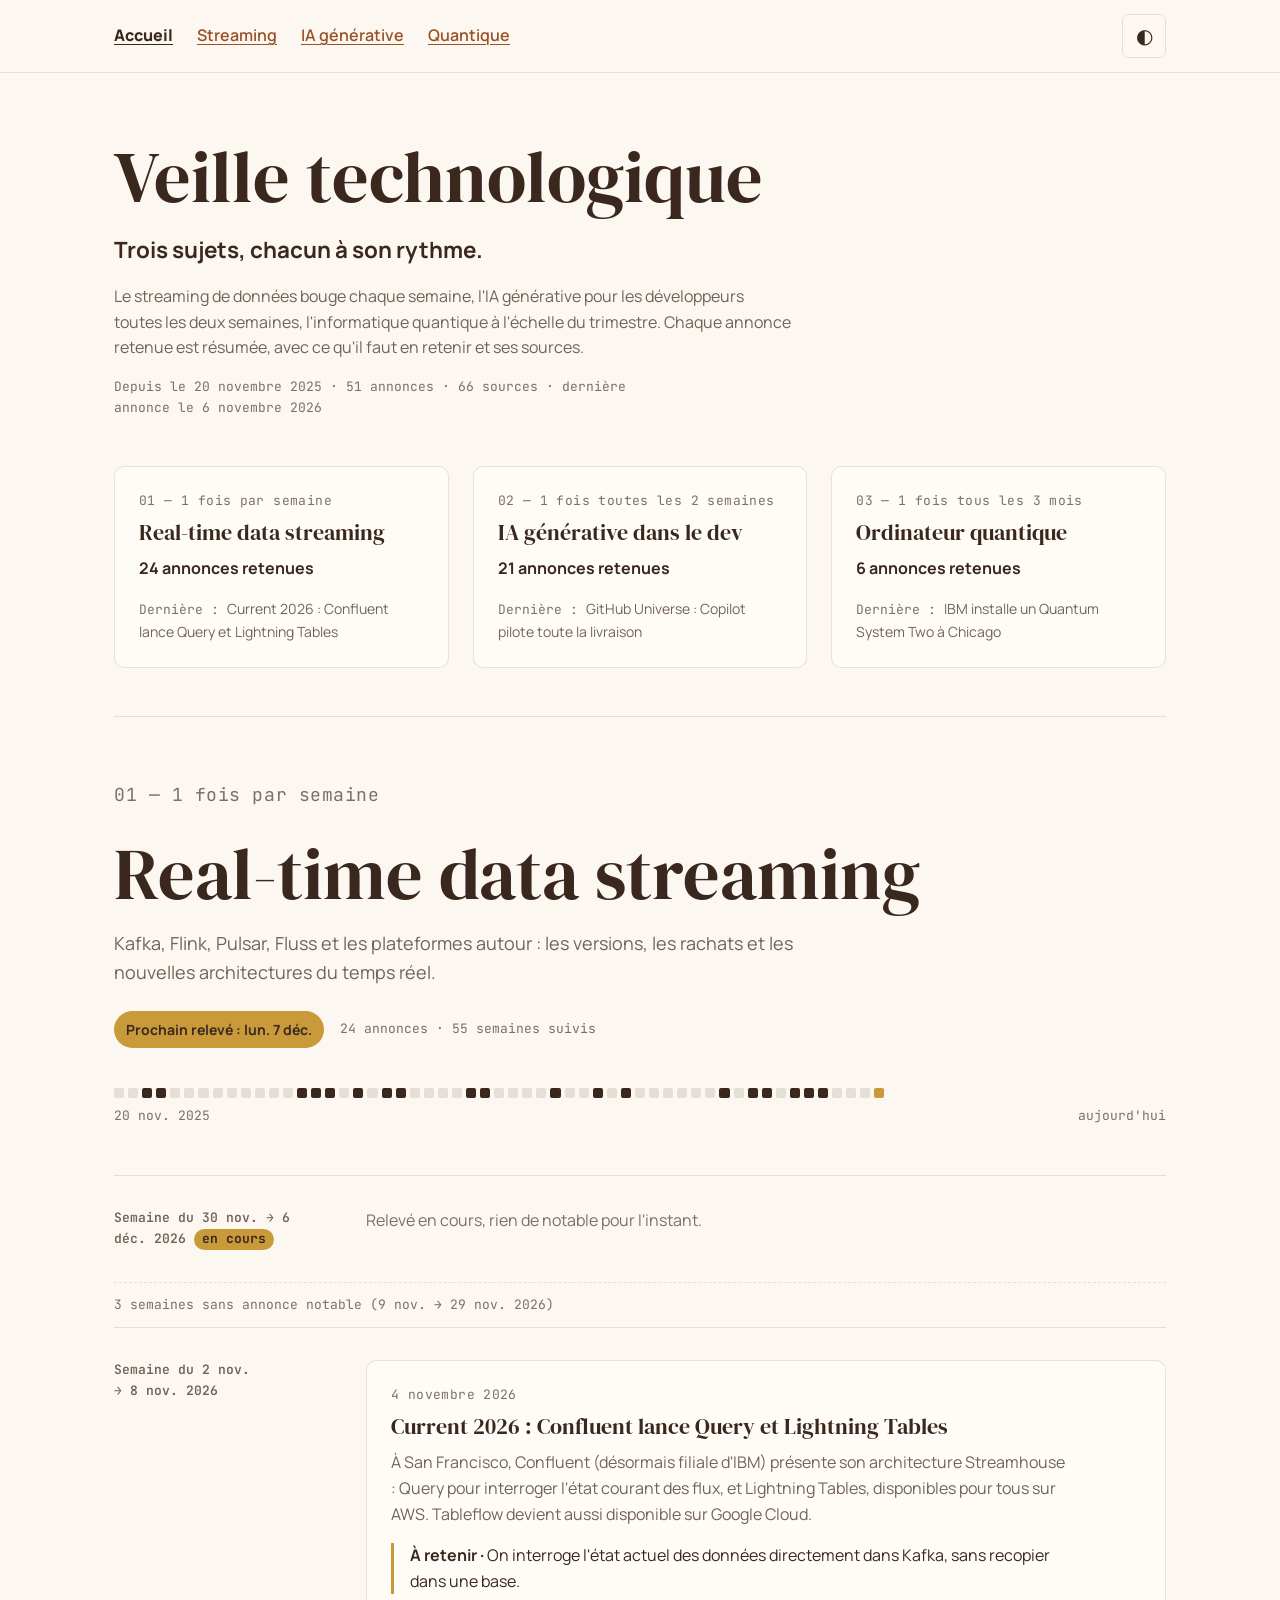
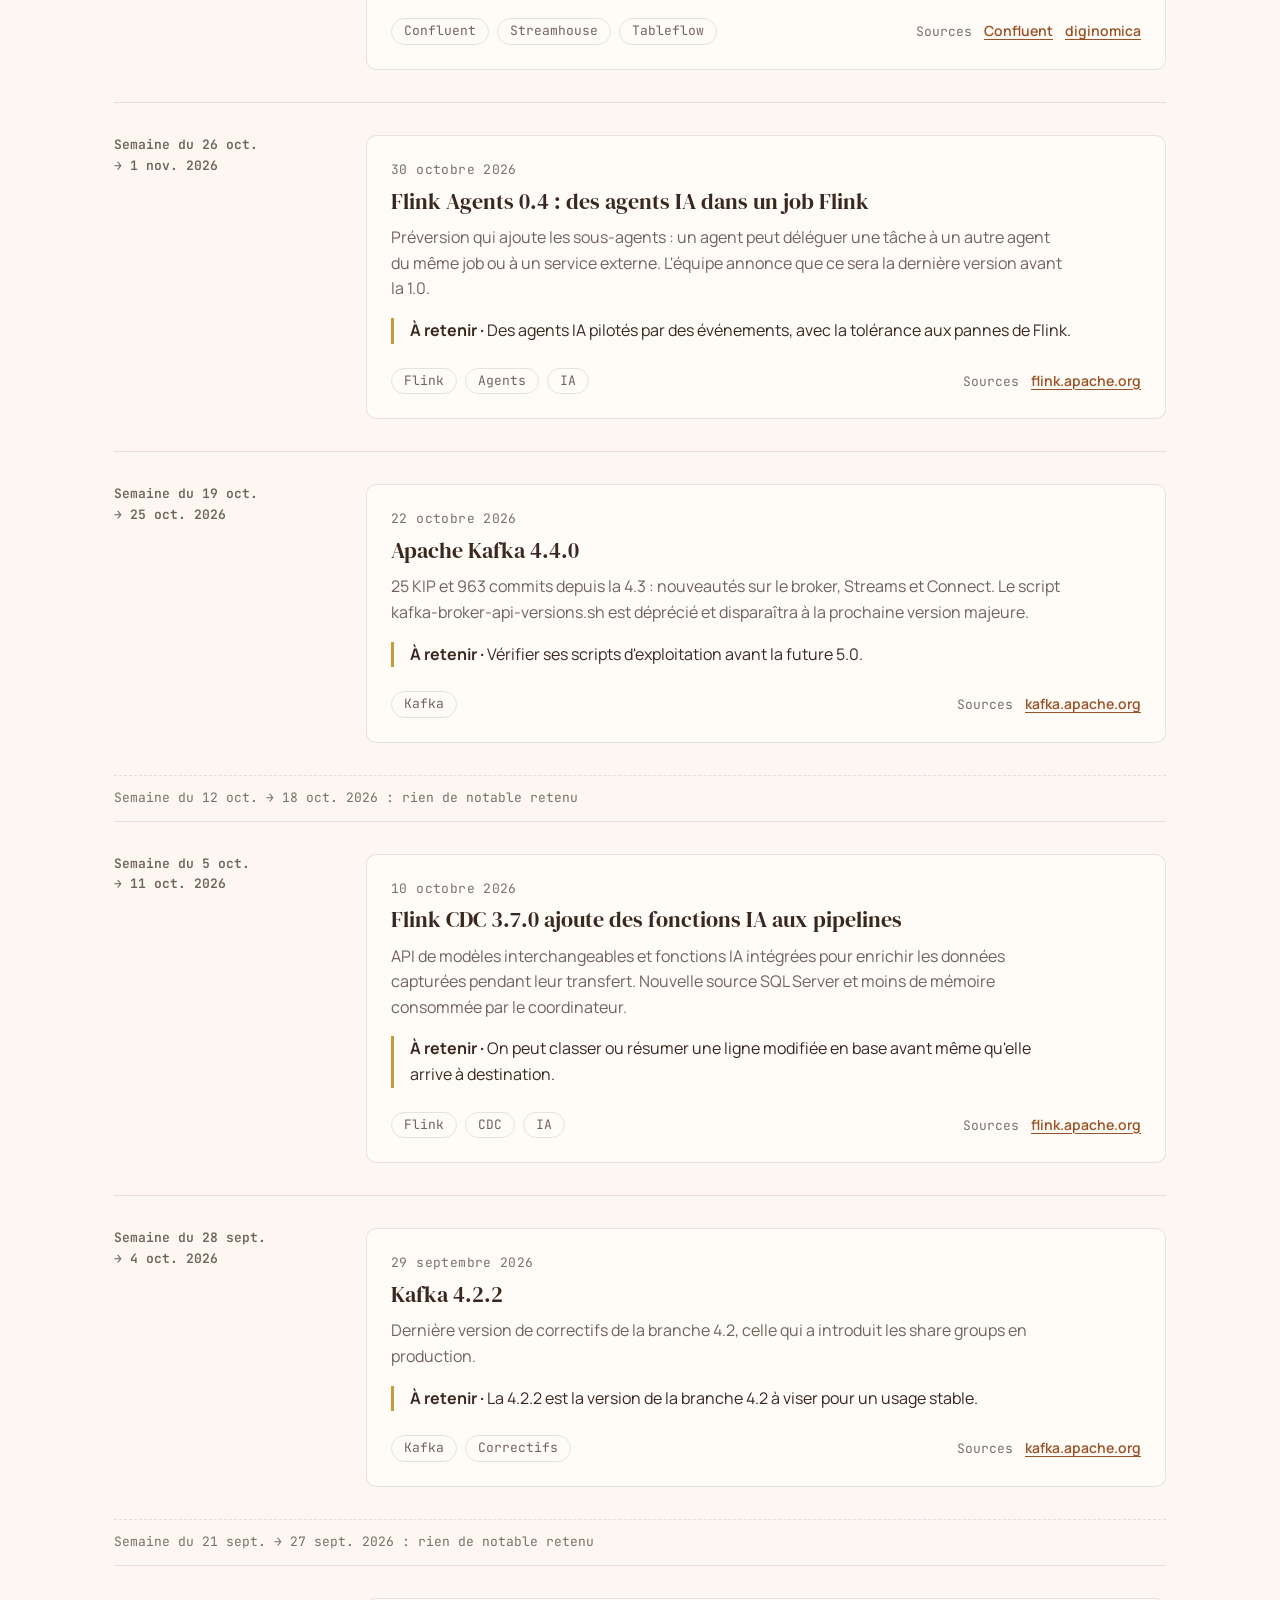
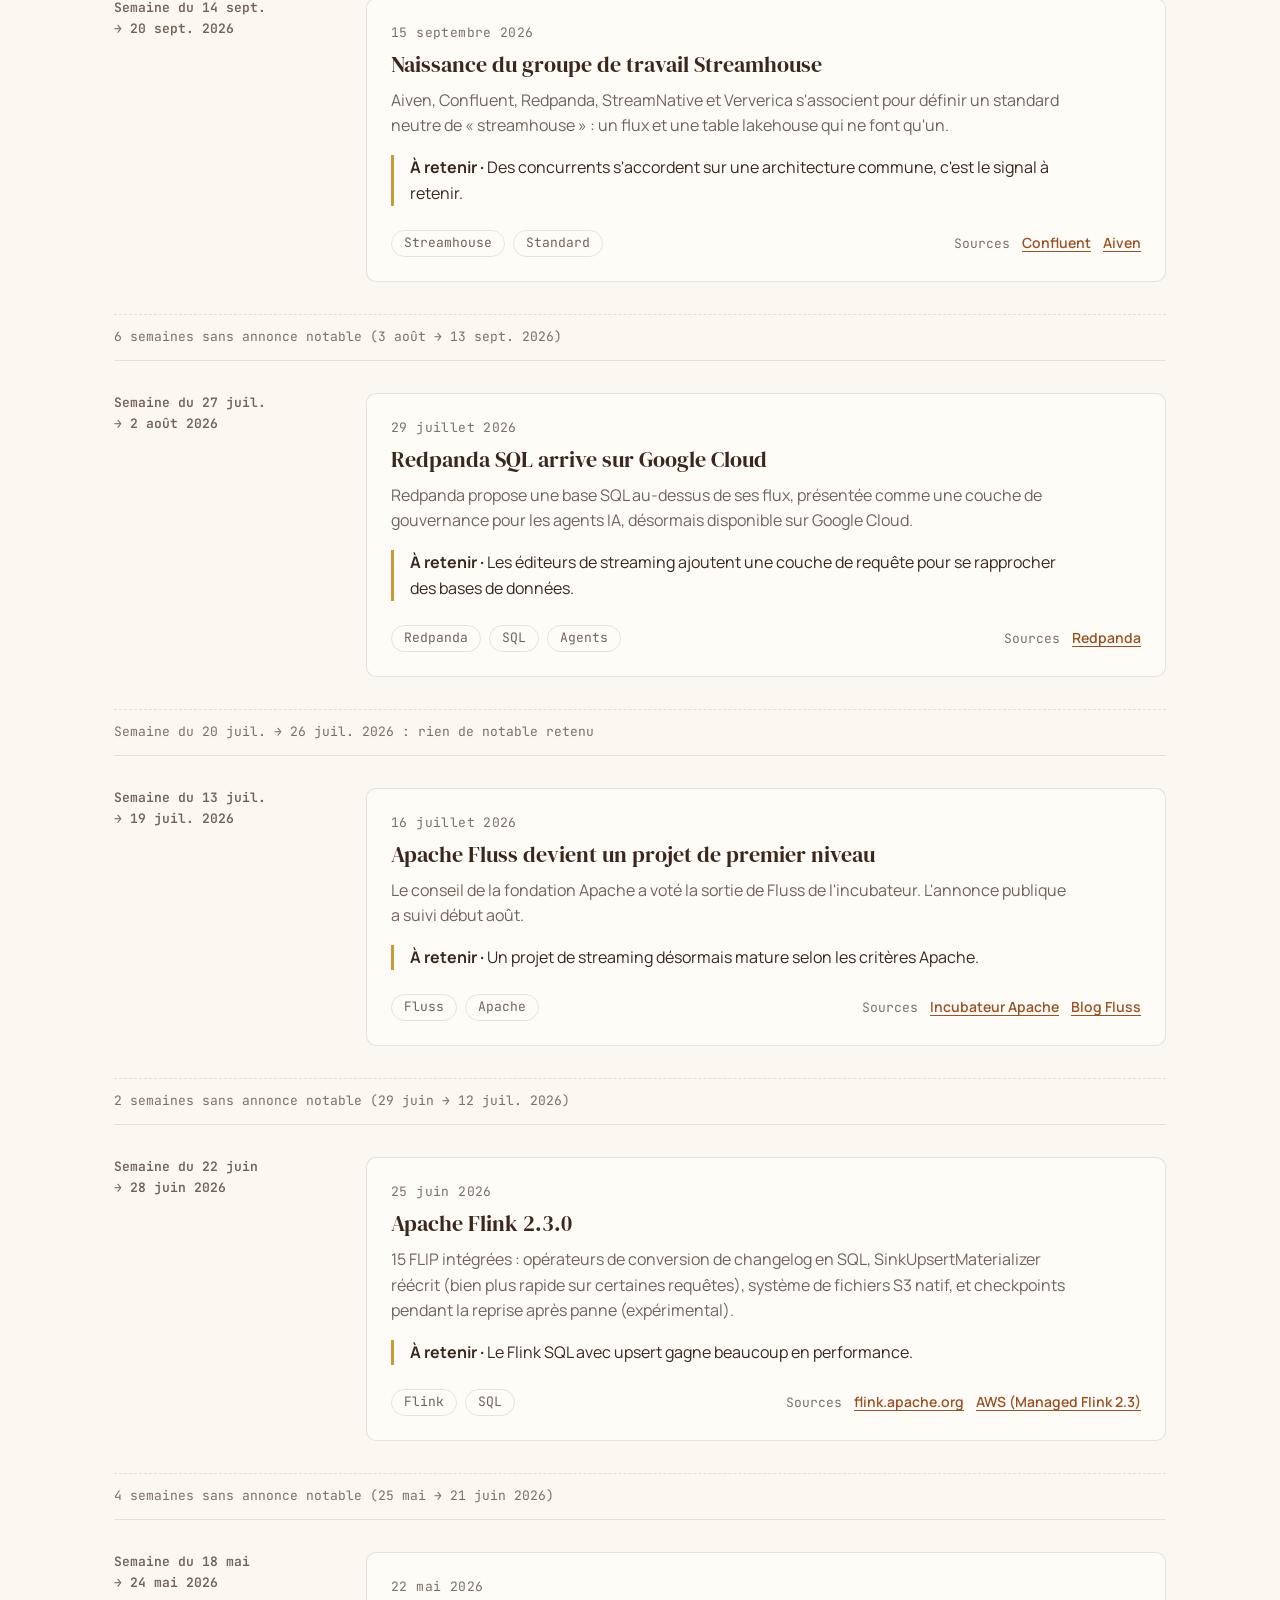
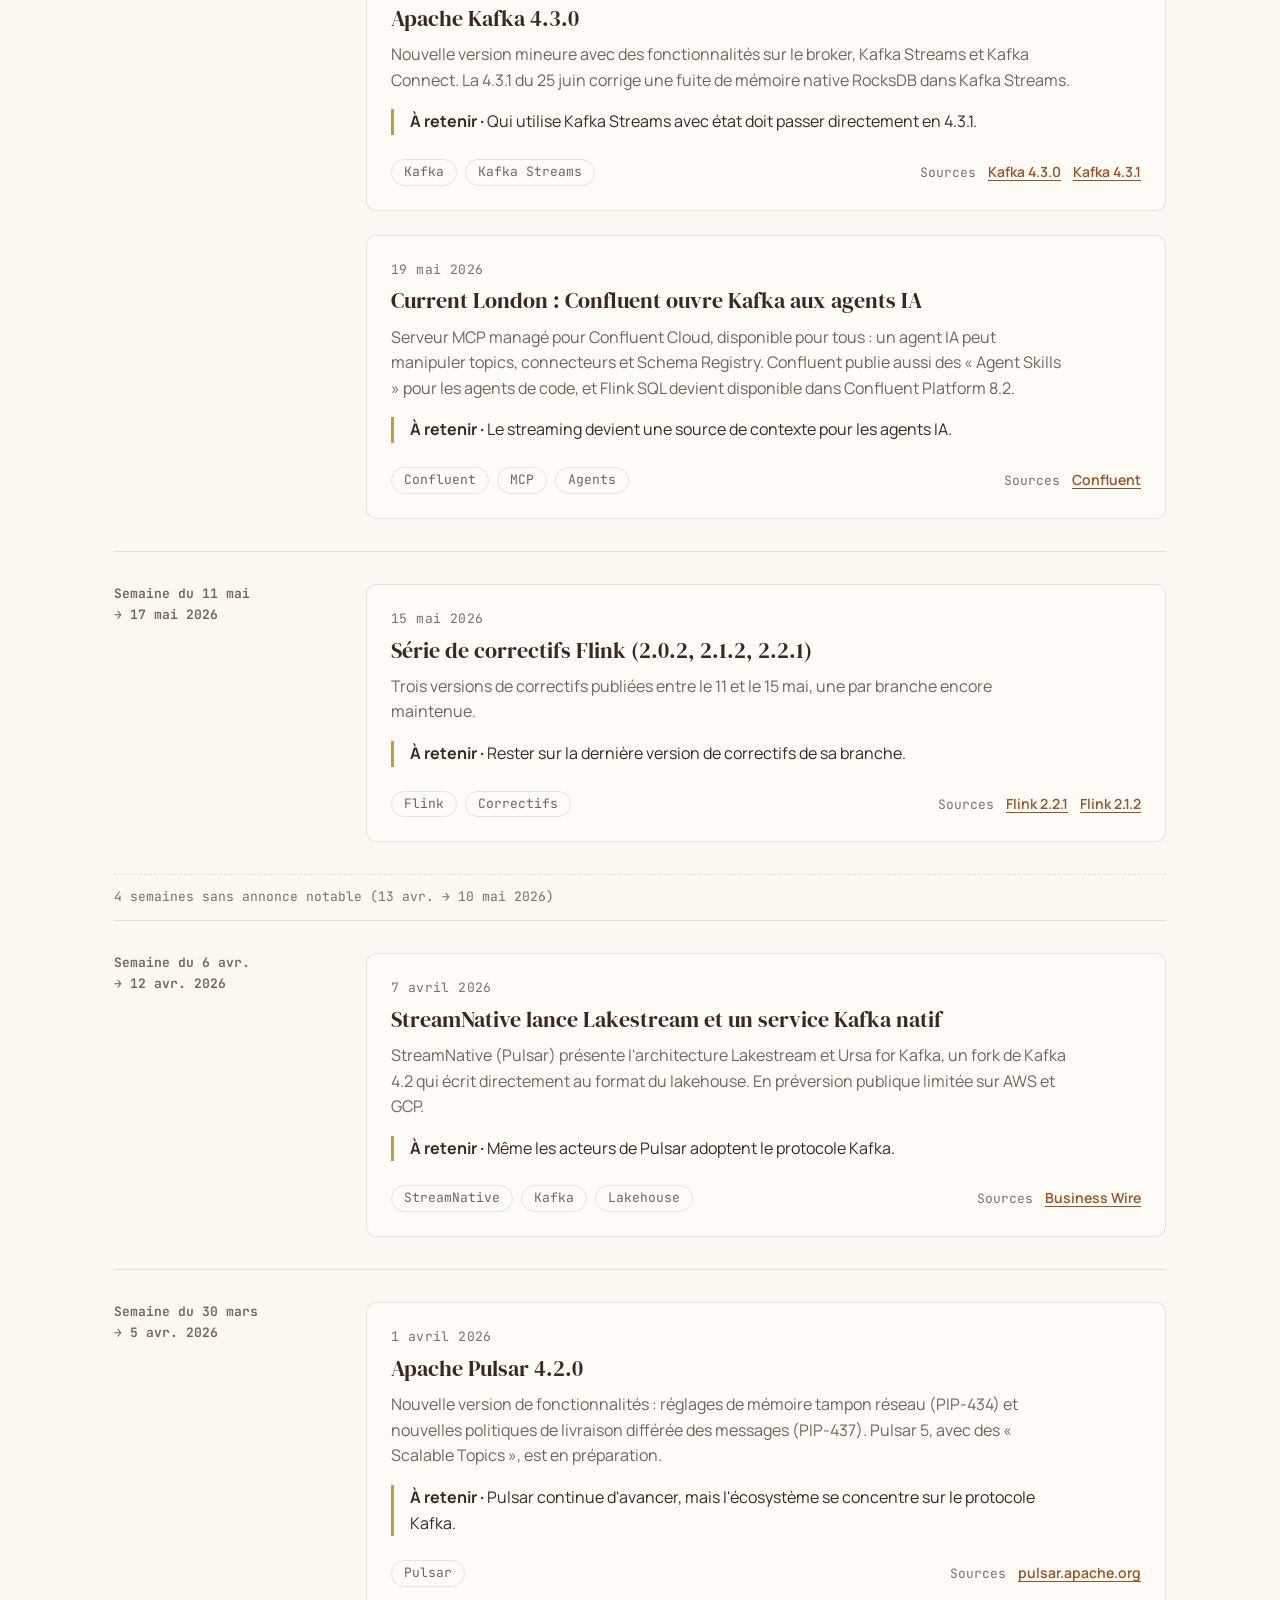
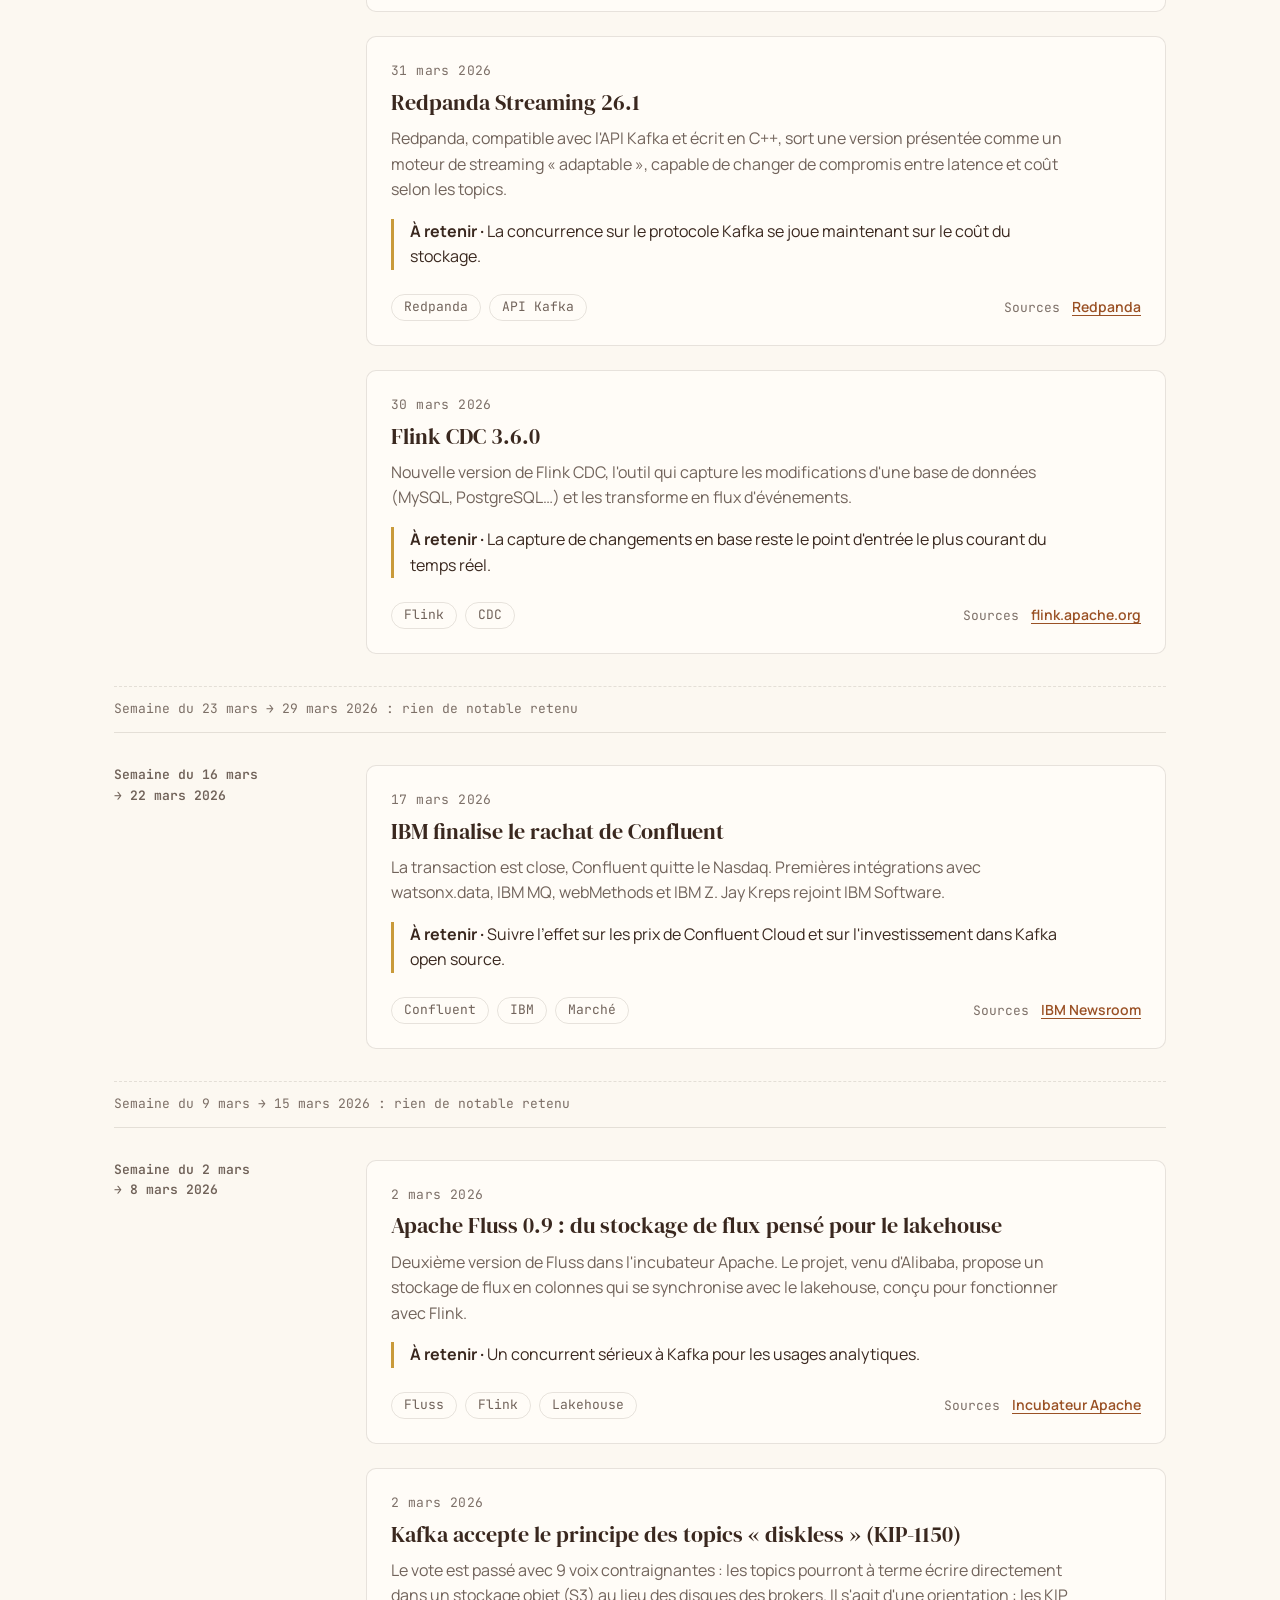
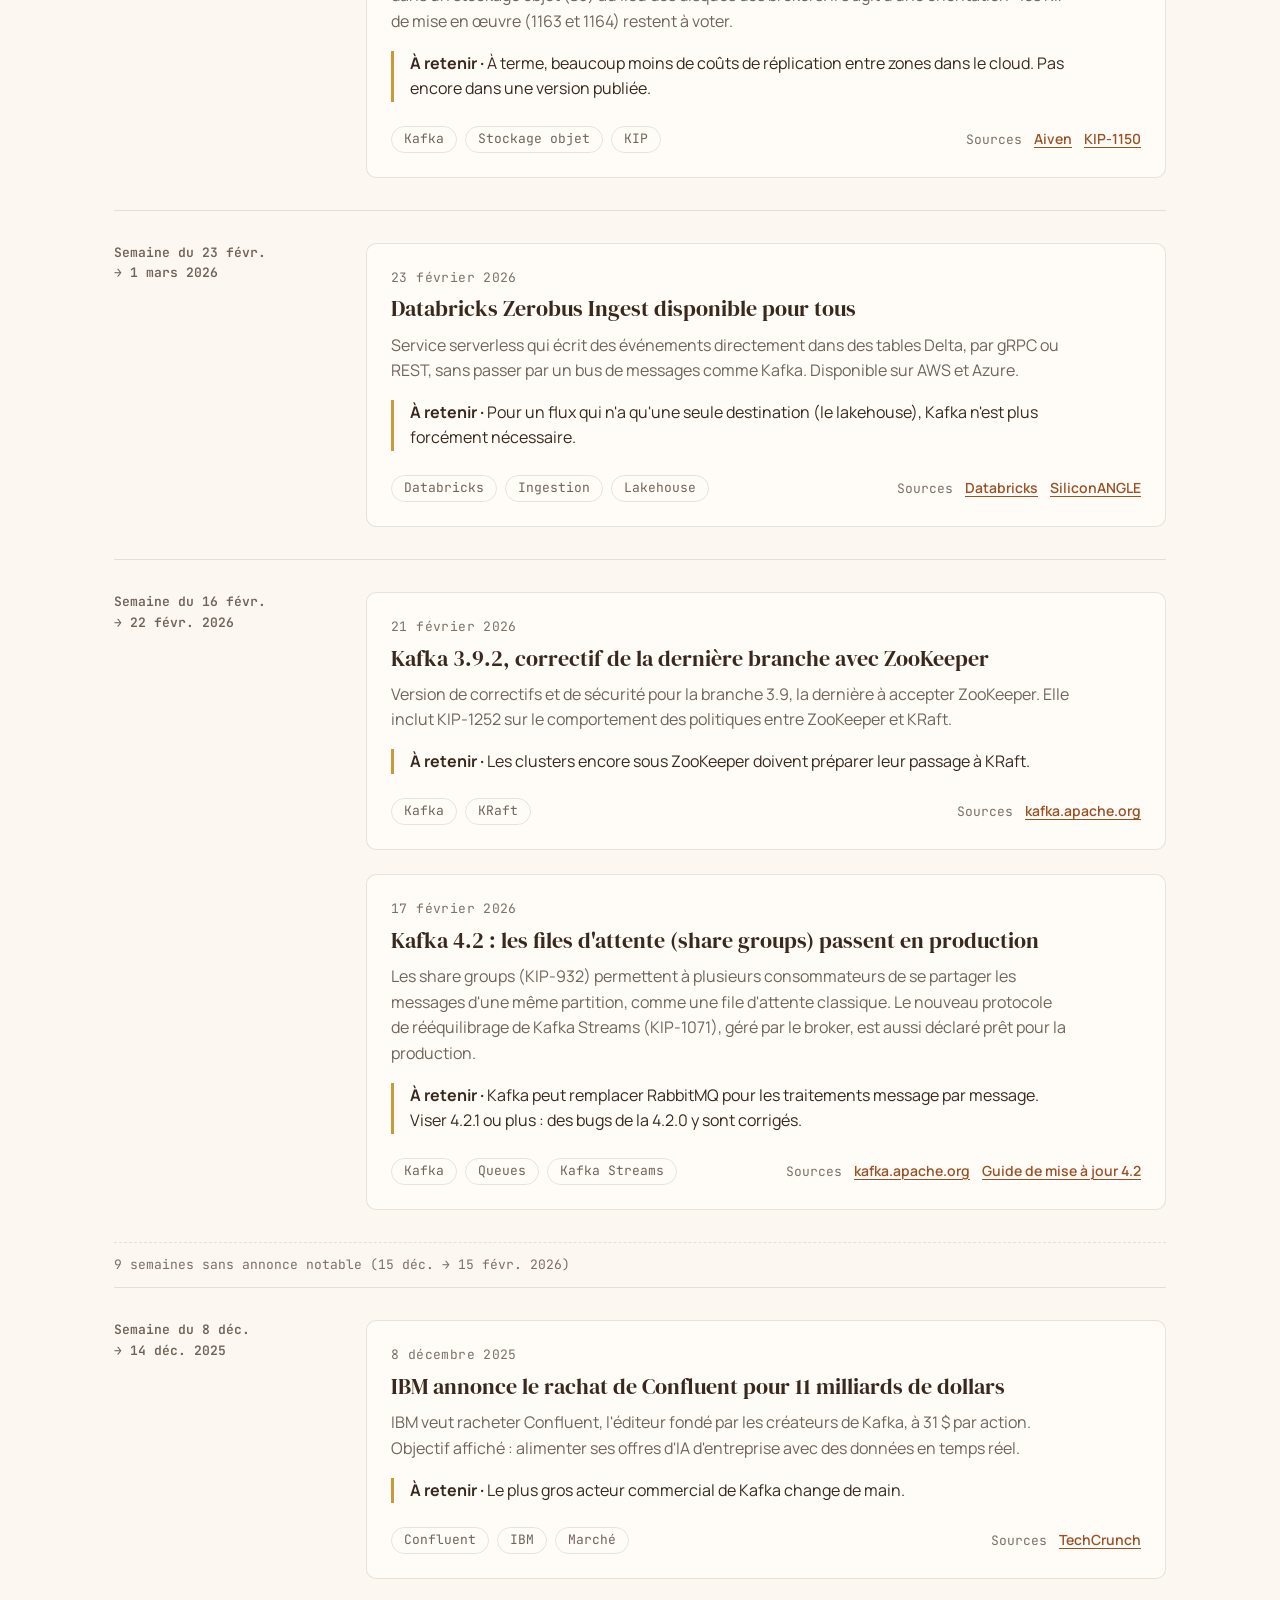
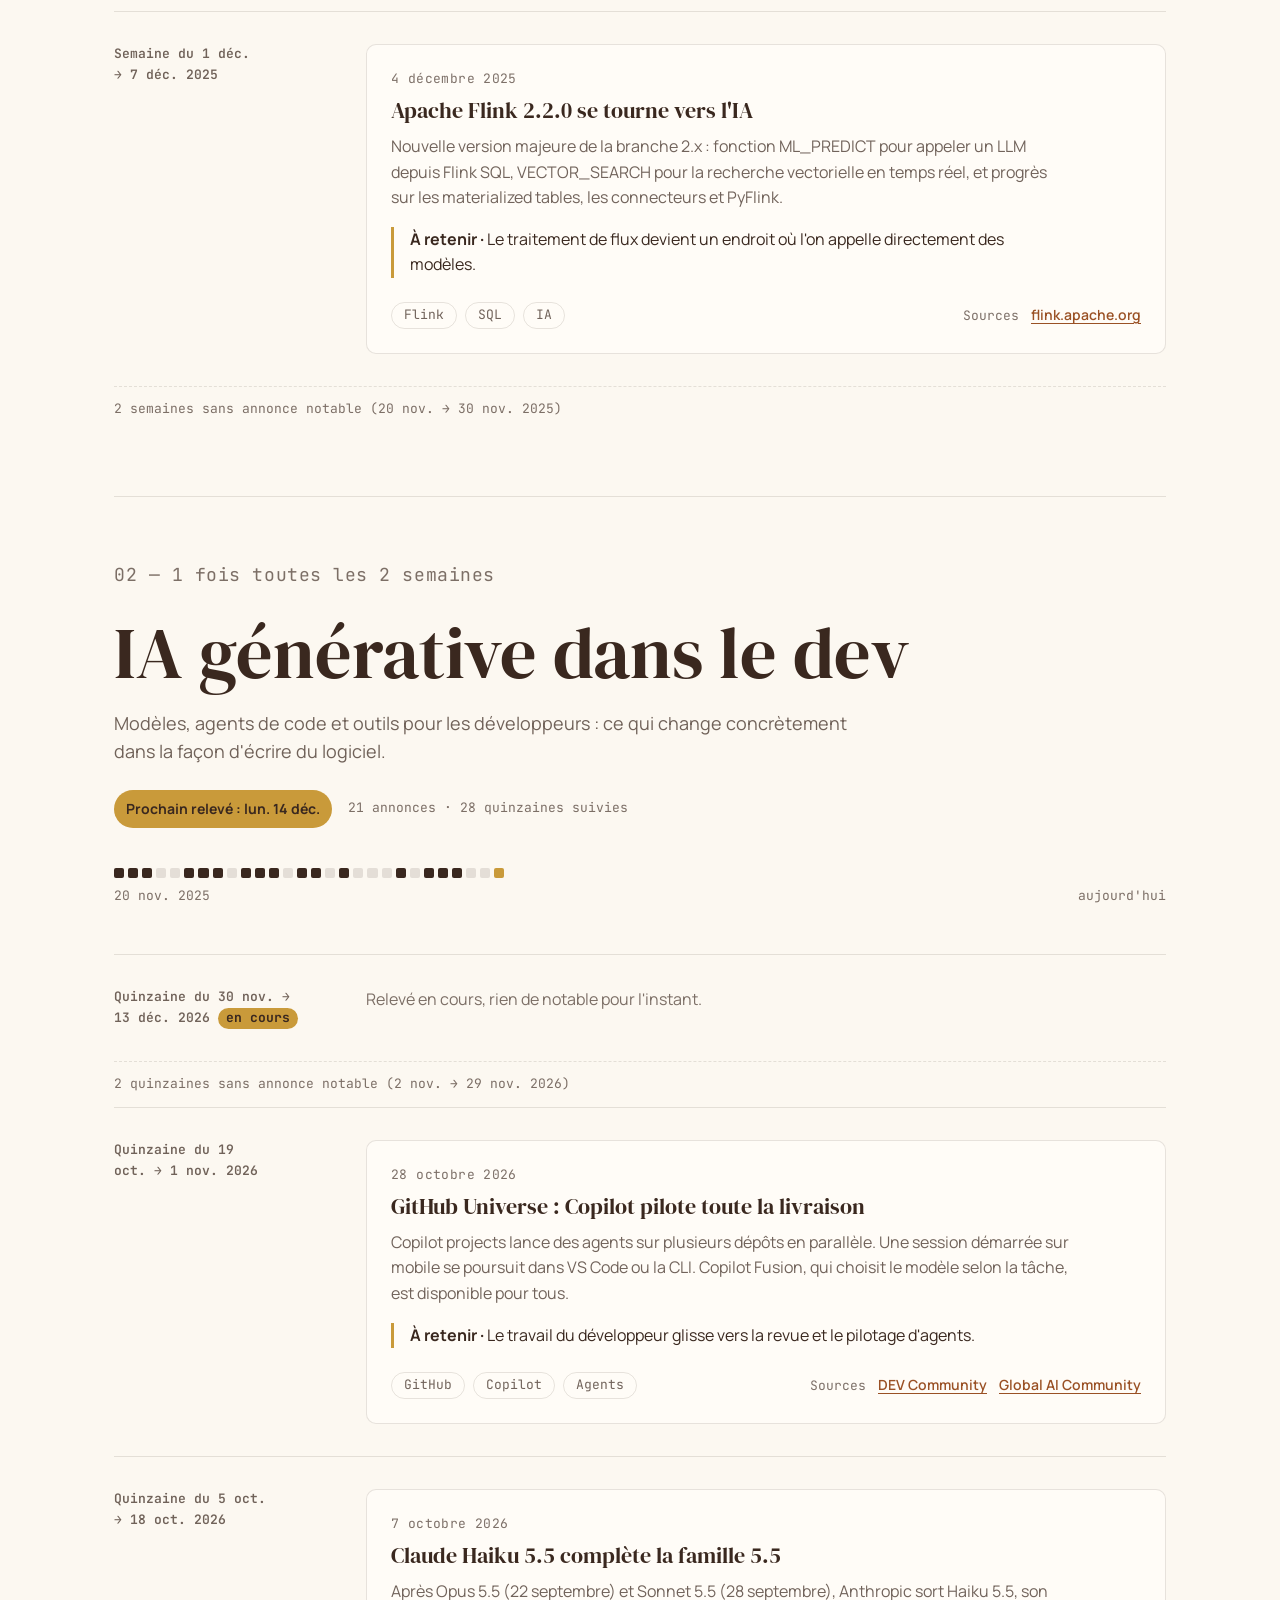
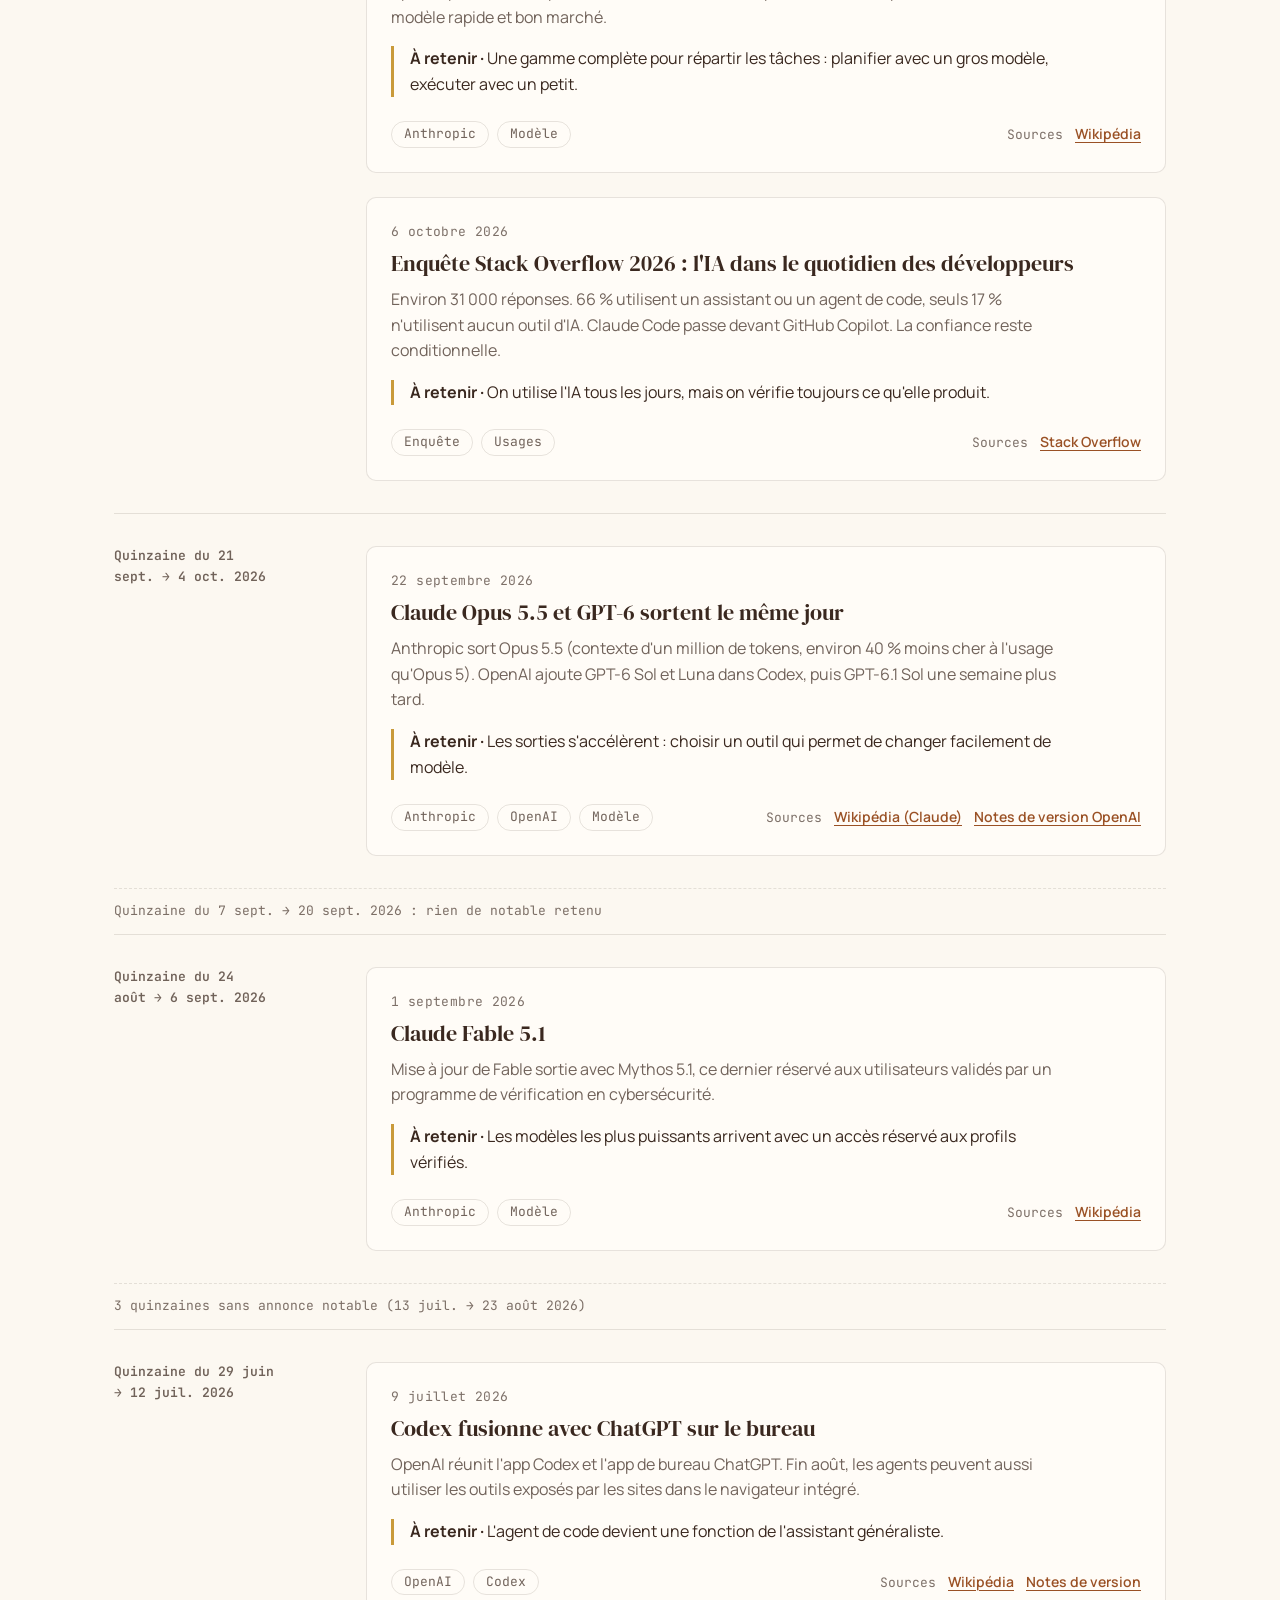
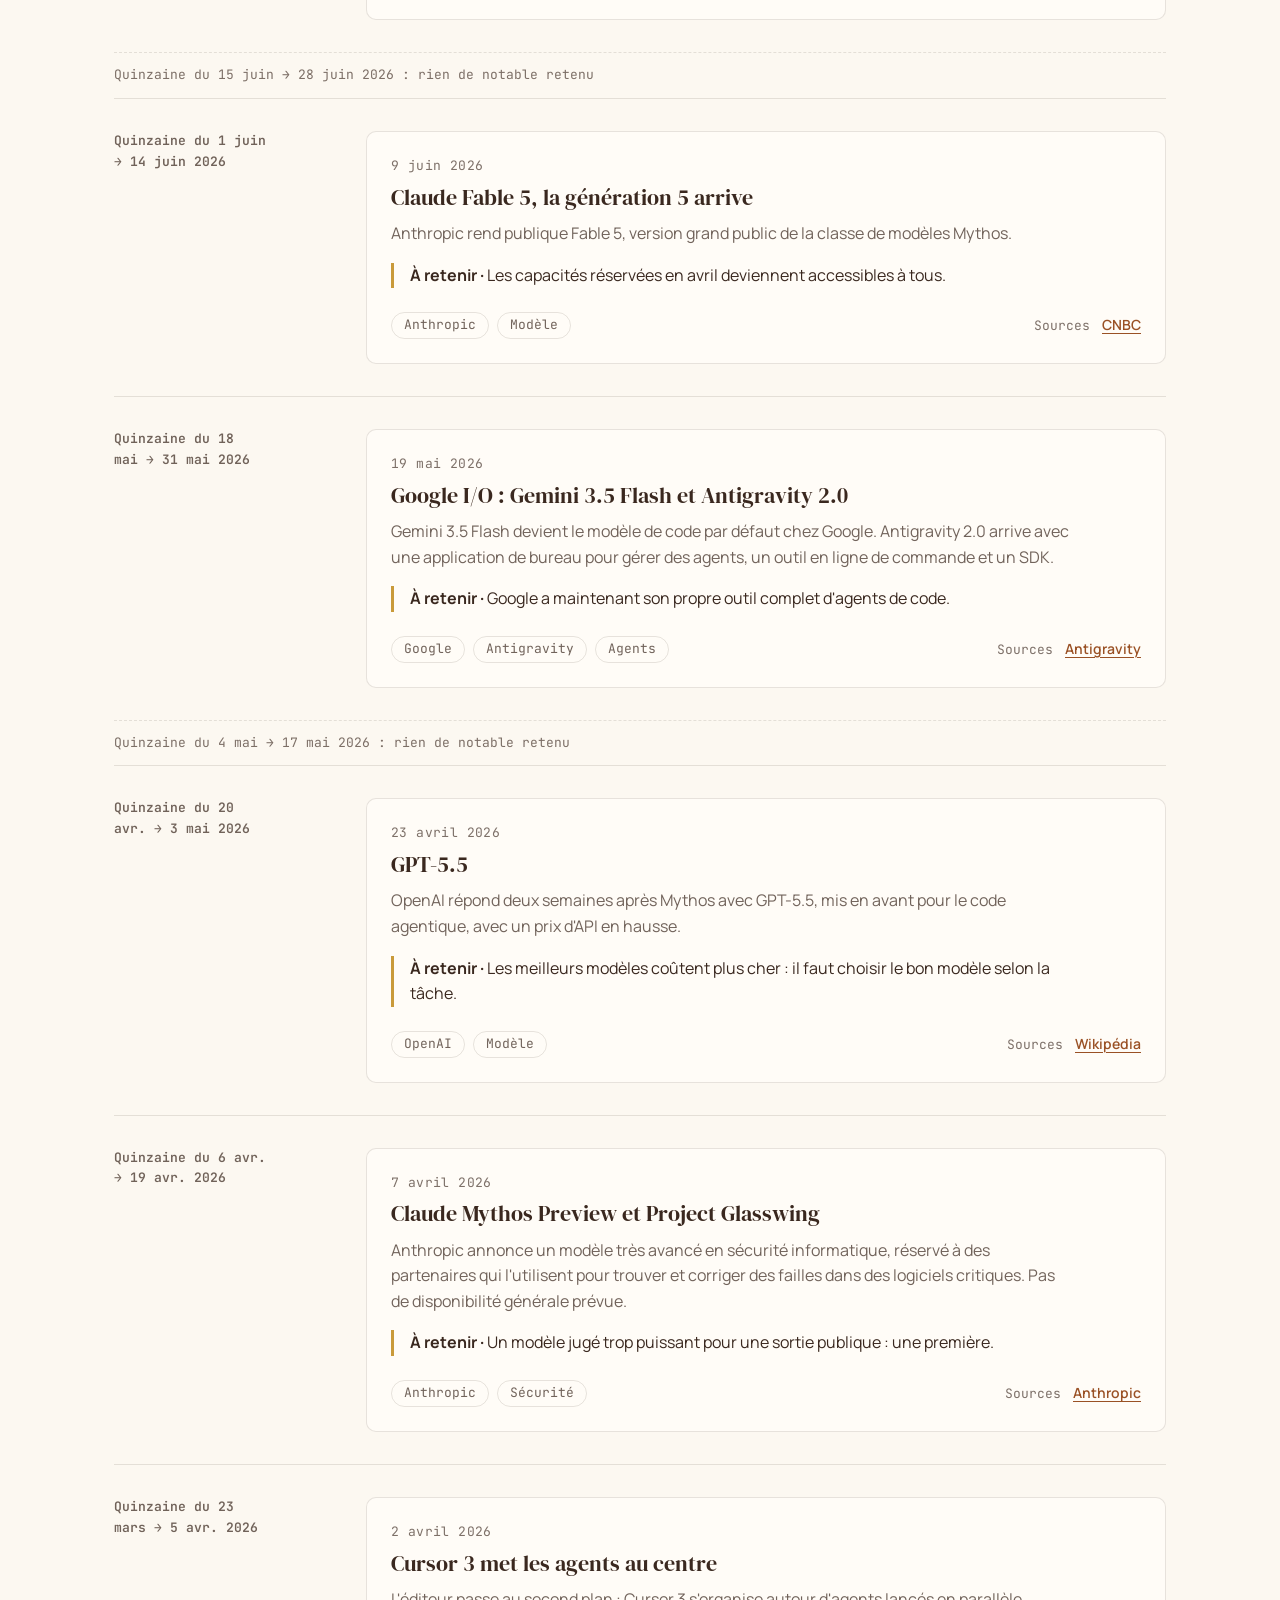
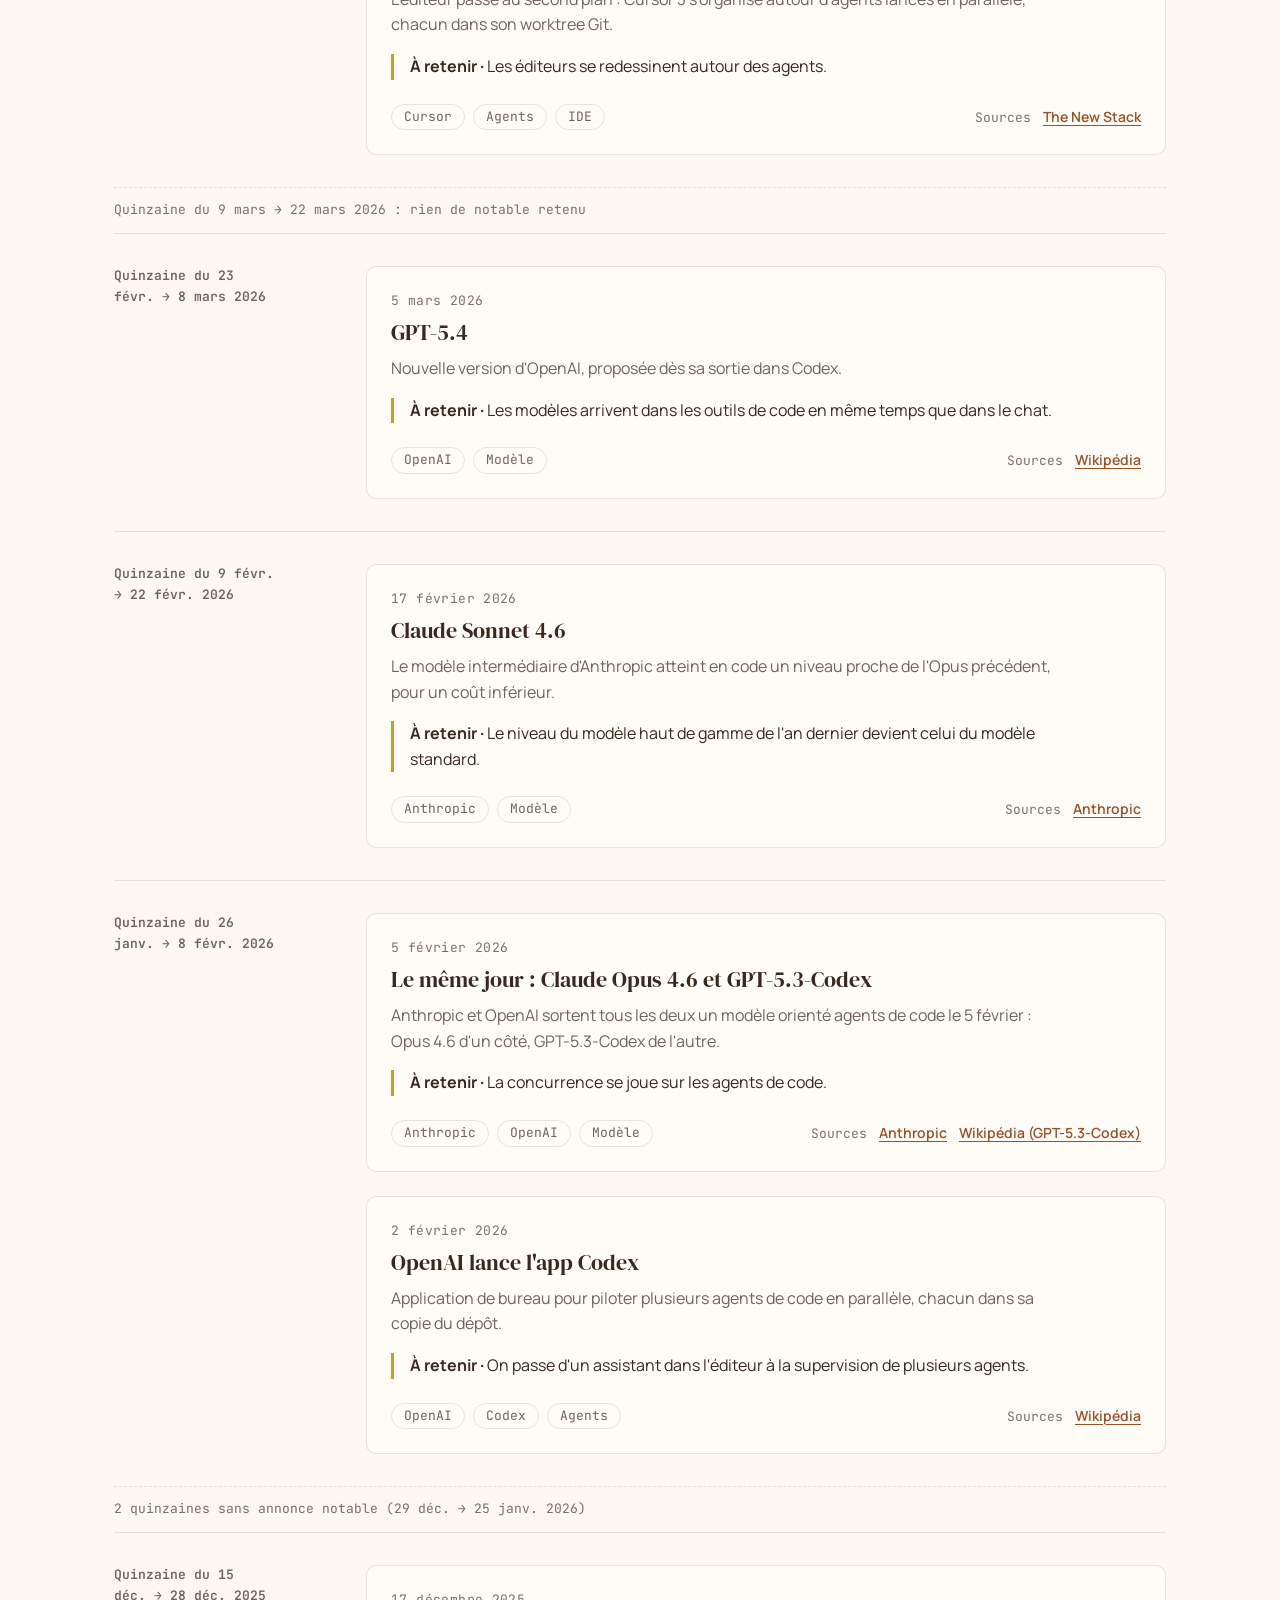
==== index.html @ 622d22ce "Site de veille technologique : streaming, IA générative, quantique Relevés depuis le 20 novembre 202" ====
<!doctype html>
<html lang="fr">
<head>
  <meta charset="UTF-8">
  <meta name="viewport" content="width=device-width, initial-scale=1.0">
  <title>Veille technologique — Timothé Cernon</title>
  <meta name="description" content="Veille technologique de Timothé Cernon : real-time data streaming, IA générative dans le développement et ordinateur quantique, depuis le 20 novembre 2025.">
  <meta name="theme-color" content="#FCF8F1" media="(prefers-color-scheme: light)">
  <meta name="theme-color" content="#1E1612" media="(prefers-color-scheme: dark)">
  <link rel="icon" type="image/png" href="assets/images/favicon.png">

  <!-- Thème posé avant le CSS : pas de flash au chargement -->
  <script>
    (function () {
      var saved = null;
      try { saved = localStorage.getItem('theme'); } catch (e) {}
      var dark = window.matchMedia('(prefers-color-scheme: dark)').matches;
      document.documentElement.dataset.theme = saved || (dark ? 'dark' : 'light');
    })();
  </script>

  <link rel="preconnect" href="https://fonts.googleapis.com">
  <link rel="preconnect" href="https://fonts.gstatic.com" crossorigin>
  <link href="https://fonts.googleapis.com/css2?family=DM+Serif+Display&family=Manrope:wght@400;600;700;800&family=JetBrains+Mono:wght@400;600&display=swap" rel="stylesheet">
  <link rel="stylesheet" href="assets/css/tokens.css">
  <link rel="stylesheet" href="assets/css/veille.css">
  <script src="assets/js/data.js" defer></script>
  <script src="assets/js/app.js" defer></script>
  <script src="assets/js/site.js" defer></script>
</head>
<body>
  <a class="skip-link" href="#contenu">Aller au contenu</a>

  <header class="site-header">
    <div class="container site-header__inner">
      <nav class="nav" aria-label="Navigation principale">
        <ul>
          <li><a href="#accueil">Accueil</a></li>
          <li><a href="#streaming">Streaming</a></li>
          <li><a href="#ia">IA générative</a></li>
          <li><a href="#quantique">Quantique</a></li>
        </ul>
      </nav>
      <button class="theme-toggle" type="button" aria-label="Changer de thème">◐</button>
    </div>
  </header>

  <main id="contenu" class="container site-main">
    <section class="intro" id="accueil" aria-labelledby="titre-veille">
      <h1 id="titre-veille">Veille technologique</h1>
      <p class="intro__lead">Trois sujets, chacun à son rythme.</p>
      <p>Le streaming de données bouge chaque semaine, l'IA générative pour les développeurs toutes les deux semaines, l'informatique quantique à l'échelle du trimestre. Chaque annonce retenue est résumée, avec ce qu'il faut en retenir et ses sources.</p>
      <p class="intro__stats" data-stats></p>
      <ul class="overview" data-overview aria-label="Les trois sujets"></ul>
    </section>

    <div data-topics></div>

    <noscript><p>Le contenu de la veille s'affiche avec JavaScript activé.</p></noscript>
  </main>

  <footer class="site-footer">
    <div class="container site-footer__inner">
      <p>Timothé Cernon · veille technologique</p>
      <p><a href="https://timothe-cernon.fr">Portfolio</a> · <a href="https://github.com/tmcrn">GitHub</a></p>
    </div>
  </footer>
</body>
</html>
---- assets/css/tokens.css ----
/* ==========================================================================
   Tokens — seul fichier autorisé à contenir des couleurs en dur
   ========================================================================== */

/* Ordre des couches : les utilitaires Tailwind (tailwind.css) passent après les composants */
@layer theme, base, components, utilities;

:root {
  color-scheme: light;

  /* Couleurs — mode clair */
  --bg: #FCF8F1;            /* papier */
  --surface: #FFFCF7;       /* cartes */
  --text: #3A281F;          /* espresso */
  --text-2: rgba(58, 40, 31, .72);
  --text-3: rgba(58, 40, 31, .66);  /* .58 donnait 3,65:1 : relevé pour atteindre 4,5:1 (AA) sur les petits textes */
  --border: rgba(58, 40, 31, .12);
  --action: #9A5125;        /* terracotta = cliquable uniquement */
  --action-hover: #7E4019;
  --on-action: #FCF8F1;
  --focus: #3A281F;
  --accent: #C99A3A;        /* moutarde = badges */
  --on-accent: #3A281F;

  /* Typo */
  --font-title: "DM Serif Display", Georgia, serif;
  --font-text: "Manrope", system-ui, sans-serif;
  --font-mono: "JetBrains Mono", ui-monospace, monospace;
  --fs-h1: clamp(2.6rem, 6vw, 4.5rem);
  --fs-h2: clamp(1.75rem, 3.5vw, 2.25rem);
  --fs-h3: 1.375rem;
  --fs-body: 1rem;
  --fs-small: .875rem;
  --fs-mono: .8125rem;
  --lh: 1.6;

  /* Espacements (base 4 px) */
  --s1: 4px; --s2: 8px; --s3: 12px; --s4: 16px; --s5: 24px;
  --s6: 32px; --s7: 48px; --s8: 64px; --s9: 96px;

  /* Formes */
  --r-btn: 6px; --r-card: 10px; --r-pill: 999px;
  --maxw: 1100px; --readw: 68ch;

  /* Mouvement (transition de page) */
  --page-out: .15s;         /* sortie du contenu, pendant que le repère de navigation glisse */
  --page-in: .35s;          /* arrivée du contenu de la nouvelle page */
  --ease-out: cubic-bezier(.22, 1, .36, 1);
  --ease-glider: cubic-bezier(.37, 1.95, .66, .56);  /* léger rebond à l'arrivée */

  /* Coloration syntaxique : blocs de code, toujours sur fond sombre (charte) */
  --code-bg: #2A1F19;
  --code-text: #FCF8F1;     /* aussi les fonctions */
  --code-keyword: #D9804F;
  --code-string: #E0B65C;
  --code-type: #E6C9A0;
  --code-number: #D69A86;
  --code-comment: #A08B7C;
}

[data-theme="dark"] {
  color-scheme: dark;

  --bg: #1E1612;            /* nuit */
  --surface: #2A1F19;
  --text: #FCF8F1;
  --text-2: rgba(252, 248, 241, .75);
  --text-3: rgba(252, 248, 241, .55);
  --border: rgba(252, 248, 241, .12);
  --action: #D9804F;        /* terracotta claire */
  --action-hover: #C99A3A;
  --on-action: #1E1612;
  --focus: #C99A3A;
  --accent: #C99A3A;
  --on-accent: #1E1612;
}

/* ==========================================================================
   Base
   ========================================================================== */

@layer base {
  *,
  *::before,
  *::after {
    box-sizing: border-box;
  }

  html {
    background: var(--bg);
    color: var(--text);
    -webkit-text-size-adjust: 100%;
    -webkit-tap-highlight-color: transparent;
  }

  body {
    font-family: var(--font-text);
    font-size: var(--fs-body);
    line-height: var(--lh);
    margin: 0;
  }

  h1, h2, h3, h4 {
    font-family: var(--font-title);
    font-weight: 400;
    line-height: 1.1;
    color: var(--text);
    text-wrap: balance;
  }

  h1 { font-size: var(--fs-h1); }
  h2 { font-size: var(--fs-h2); }
  h3 { font-size: var(--fs-h3); }
  h4 { font-size: var(--fs-h3); }

  p {
    max-width: var(--readw);
    color: var(--text-2);
  }

  img {
    max-width: 100%;
    height: auto;
    display: block;
  }

  .container {
    max-width: var(--maxw);
    margin: 0 auto;
    padding: 0 var(--s5);
  }

  :focus-visible {
    outline: 2px solid var(--focus);
    outline-offset: 2px;
  }

  ::selection {
    background: var(--accent);
    color: var(--on-accent);
  }

  @media (prefers-reduced-motion: reduce) {
    * {
      animation: none !important;
      transition: none !important;
    }
  }
}
---- assets/css/veille.css ----
/* ==========================================================================
   Composants — repris du portfolio, aucune couleur en dur : tout passe par tokens.css
   ========================================================================== */

@layer components {
  a {
    color: var(--action);
    text-decoration: underline;
    text-underline-offset: 3px;
    text-decoration-thickness: 1px;
  }

  a:hover {
    color: var(--action-hover);
    text-decoration-thickness: 2px;
  }

  .badge {
    display: inline;
    background: var(--accent);
    color: var(--on-accent);
    font-weight: 700;
    font-size: var(--fs-small);
    line-height: 2.1;
    padding: var(--s1) var(--s3);
    border-radius: var(--r-pill);
    -webkit-box-decoration-break: clone;
    box-decoration-break: clone;
  }

  .tags {
    display: flex;
    flex-wrap: wrap;
    gap: var(--s2);
    margin: 0;
    padding: 0;
    list-style: none;
  }

  .tag {
    font-family: var(--font-mono);
    font-size: var(--fs-mono);
    color: var(--text-2);
    border: 1px solid var(--border);
    border-radius: var(--r-pill);
    padding: 2px var(--s3);
  }

  .card {
    position: relative;
    background: var(--surface);
    border: 1px solid var(--border);
    border-radius: var(--r-card);
    padding: var(--s5);
    transition: border-color .2s;
  }

  .card:hover,
  .card:focus-within {
    border-color: var(--action);
  }

  .card__link::after {
    content: "";
    position: absolute;
    inset: 0;
    border-radius: var(--r-card);
  }

  .eyebrow {
    font-family: var(--font-mono);
    font-size: var(--fs-mono);
    color: var(--text-3);
    letter-spacing: .03em;
    margin: 0 0 var(--s2);
  }

  .skip-link {
    position: absolute;
    top: var(--s2);
    left: var(--s2);
    z-index: 100;
    padding: var(--s2) var(--s4);
    background: var(--surface);
    border-radius: var(--r-btn);
    transform: translateY(-200%);
  }

  .skip-link:focus {
    transform: none;
  }

  /* --- Gabarit ----------------------------------------------------------- */

  body {
    display: flex;
    flex-direction: column;
    min-height: 100vh;
    min-height: 100svh;
  }

  .site-main {
    flex: 1;
    width: 100%;
    padding-bottom: var(--s7);
  }

  .site-header {
    position: sticky;
    top: 0;
    z-index: 40;
    background: var(--bg);
    border-bottom: 1px solid var(--border);
  }

  html {
    scroll-padding-top: 88px;
  }

  @media (prefers-reduced-motion: no-preference) {
    html { scroll-behavior: smooth; }
  }

  .site-header__inner {
    display: flex;
    align-items: center;
    justify-content: space-between;
    gap: var(--s4);
    min-height: 72px;
  }

  .nav ul {
    display: flex;
    flex-wrap: wrap;
    gap: var(--s2) var(--s5);
    margin: 0;
    padding: 0;
    list-style: none;
  }

  .nav a {
    display: inline-block;
    padding: var(--s2) 0;
    font-weight: 600;
  }

  .nav a[aria-current] {
    color: var(--text);
    font-weight: 800;
  }

  .theme-toggle {
    flex-shrink: 0;
    width: 44px;
    height: 44px;
    border: 1px solid var(--border);
    border-radius: var(--r-btn);
    background: transparent;
    color: var(--text);
    font-size: 1.25rem;
    line-height: 1;
    cursor: pointer;
    transition: border-color .2s, color .2s;
  }

  .theme-toggle:hover {
    border-color: var(--action);
    color: var(--action);
  }

  .site-footer {
    border-top: 1px solid var(--border);
    padding-block: var(--s5);
    font-size: var(--fs-small);
    color: var(--text-3);
  }

  .site-footer__inner {
    display: flex;
    flex-wrap: wrap;
    justify-content: space-between;
    gap: var(--s4);
  }

  .site-footer p {
    margin: 0;
    color: var(--text-3);
  }

  .section {
    padding-block: var(--s8);
  }

  .page-block {
    border-top: 1px solid var(--border);
  }

  .page-head {
    padding-block: var(--s8) var(--s6);
  }

  .page-head h2 {
    margin: 0 0 var(--s4);
    font-size: var(--fs-h1);
  }

  .page-head + .section {
    padding-top: var(--s2);
  }

  .page-head p {
    margin: 0 0 var(--s5);
    font-size: 1.125rem;
  }

  /* --- Accueil ----------------------------------------------------------- */

  .intro {
    padding-block: var(--s8) var(--s7);
  }

  .intro h1 {
    margin: 0 0 var(--s4);
  }

  .intro__lead {
    margin: 0 0 var(--s3);
    font-size: clamp(1.15rem, 2.2vw, 1.4rem);
    font-weight: 700;
    color: var(--text);
  }

  .intro__stats {
    margin: 0 0 var(--s7);
    font-family: var(--font-mono);
    font-size: var(--fs-mono);
    color: var(--text-3);
  }

  .overview {
    display: grid;
    grid-template-columns: repeat(3, minmax(0, 1fr));
    gap: var(--s5);
    margin: 0;
    padding: 0;
    list-style: none;
  }

  .overview__title {
    margin: 0 0 var(--s3);
    font-size: var(--fs-h3);
  }

  .overview__title a {
    color: var(--text);
    text-decoration: none;
  }

  .overview__card:hover .overview__title a {
    color: var(--action);
  }

  .overview__count {
    margin: 0 0 var(--s4);
    font-weight: 700;
    color: var(--text);
  }

  .overview__latest {
    margin: 0;
    font-size: var(--fs-small);
  }

  .overview__latest-label {
    font-family: var(--font-mono);
    font-size: var(--fs-mono);
    color: var(--text-3);
  }

  /* --- Sujet ------------------------------------------------------------- */

  .page-head .topic__status {
    display: flex;
    flex-wrap: wrap;
    align-items: center;
    gap: var(--s3) var(--s4);
    margin: 0;
    max-width: none;
  }

  .topic__count {
    font-family: var(--font-mono);
    font-size: var(--fs-mono);
    color: var(--text-3);
  }

  /* Frise de régularité : une case par période */
  .strip {
    display: grid;
    grid-template-columns: repeat(auto-fill, minmax(10px, 1fr));
    gap: 4px;
  }

  .strip__cell {
    aspect-ratio: 1;
    min-height: 10px;
    border-radius: 2px;
    background: var(--border);
  }

  .strip__cell.is-filled {
    background: var(--text);
  }

  .strip__cell.is-current {
    background: var(--accent);
  }

  .strip__legend {
    display: flex;
    justify-content: space-between;
    max-width: none;
    margin: var(--s2) 0 var(--s7);
    font-family: var(--font-mono);
    font-size: var(--fs-mono);
    color: var(--text-3);
  }

  /* Journal des relevés */
  .log {
    margin: 0;
    padding: 0;
    list-style: none;
  }

  .log__period {
    display: grid;
    grid-template-columns: minmax(0, 220px) minmax(0, 1fr);
    gap: var(--s4) var(--s6);
    padding-block: var(--s6);
    border-top: 1px solid var(--border);
  }

  .log__label {
    position: sticky;
    top: 96px;
    align-self: start;
    margin: 0;
    font-family: var(--font-mono);
    font-size: var(--fs-mono);
    font-weight: 600;
    line-height: var(--lh);
    color: var(--text-2);
  }

  .log__now {
    display: inline-block;
    margin-left: var(--s2);
    padding: 0 var(--s2);
    border-radius: var(--r-pill);
    background: var(--accent);
    color: var(--on-accent);
    font-weight: 700;
  }

  .log__entries {
    display: grid;
    gap: var(--s5);
  }

  .log__pending {
    margin: 0;
    color: var(--text-3);
  }

  .log__empty {
    padding: var(--s3) 0;
    border-top: 1px dashed var(--border);
    font-family: var(--font-mono);
    font-size: var(--fs-mono);
    color: var(--text-3);
  }

  .entry {
    padding: var(--s5);
    background: var(--surface);
    border: 1px solid var(--border);
    border-radius: var(--r-card);
  }

  .entry__title {
    margin: 0 0 var(--s3);
    font-size: var(--fs-h3);
  }

  .entry__summary {
    margin: 0 0 var(--s4);
  }

  .entry__takeaway {
    margin: 0 0 var(--s5);
    padding-left: var(--s4);
    border-left: 3px solid var(--accent);
    color: var(--text);
  }

  .entry__meta {
    display: flex;
    flex-wrap: wrap;
    align-items: center;
    justify-content: space-between;
    gap: var(--s3) var(--s5);
  }

  .entry__sources-wrap {
    display: flex;
    flex-wrap: wrap;
    align-items: baseline;
    gap: var(--s2) var(--s3);
    font-size: var(--fs-small);
  }

  .entry__sources-label {
    font-family: var(--font-mono);
    font-size: var(--fs-mono);
    color: var(--text-3);
  }

  .entry__sources {
    display: flex;
    flex-wrap: wrap;
    gap: var(--s1) var(--s3);
    margin: 0;
    padding: 0;
    list-style: none;
    font-weight: 600;
  }

  /* --- Petits écrans ----------------------------------------------------- */

  @media (max-width: 860px) {
    .overview {
      grid-template-columns: minmax(0, 1fr);
    }

    .log__period {
      grid-template-columns: minmax(0, 1fr);
      gap: var(--s3);
    }

    .log__label {
      position: static;
    }
  }

  @media (max-width: 560px) {
    .nav ul {
      gap: var(--s1) var(--s4);
      font-size: var(--fs-small);
    }

    .page-head {
      padding-block: var(--s7) var(--s5);
    }

    .entry {
      padding: var(--s4);
    }
  }
}
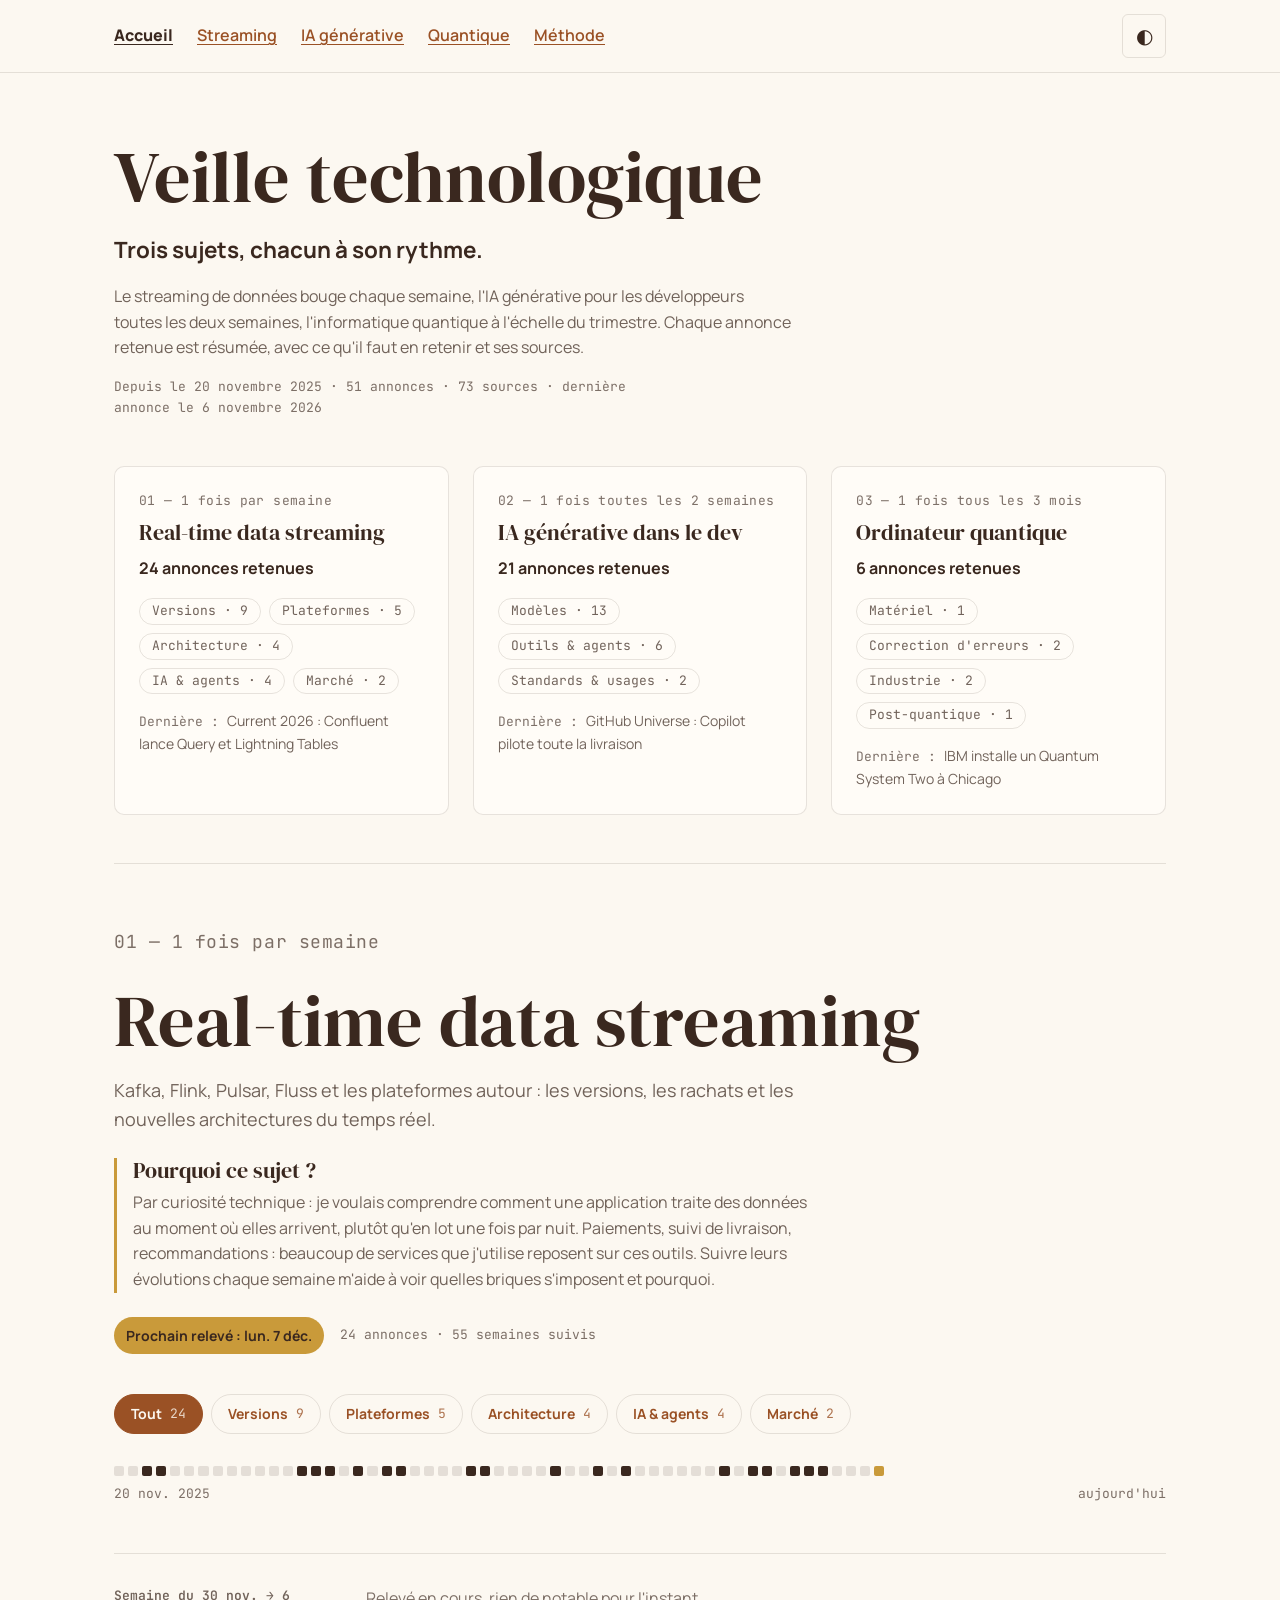
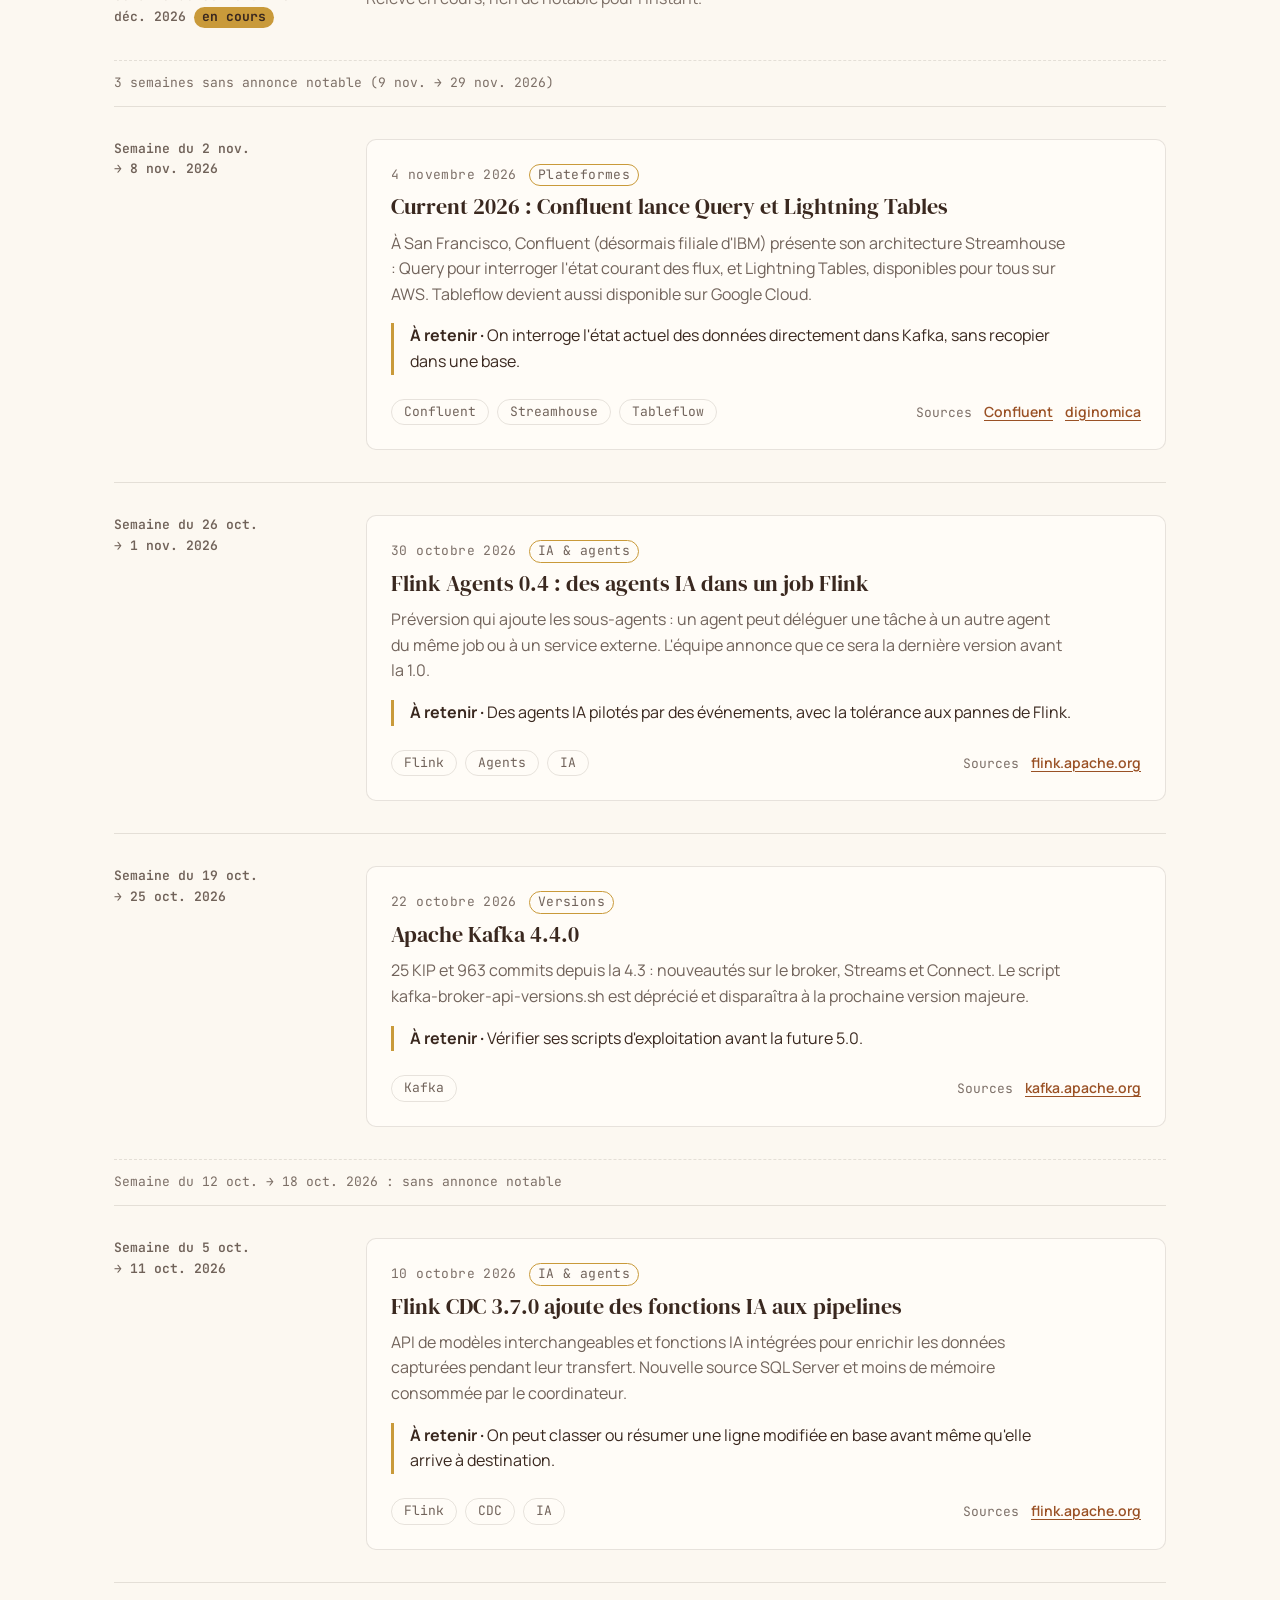
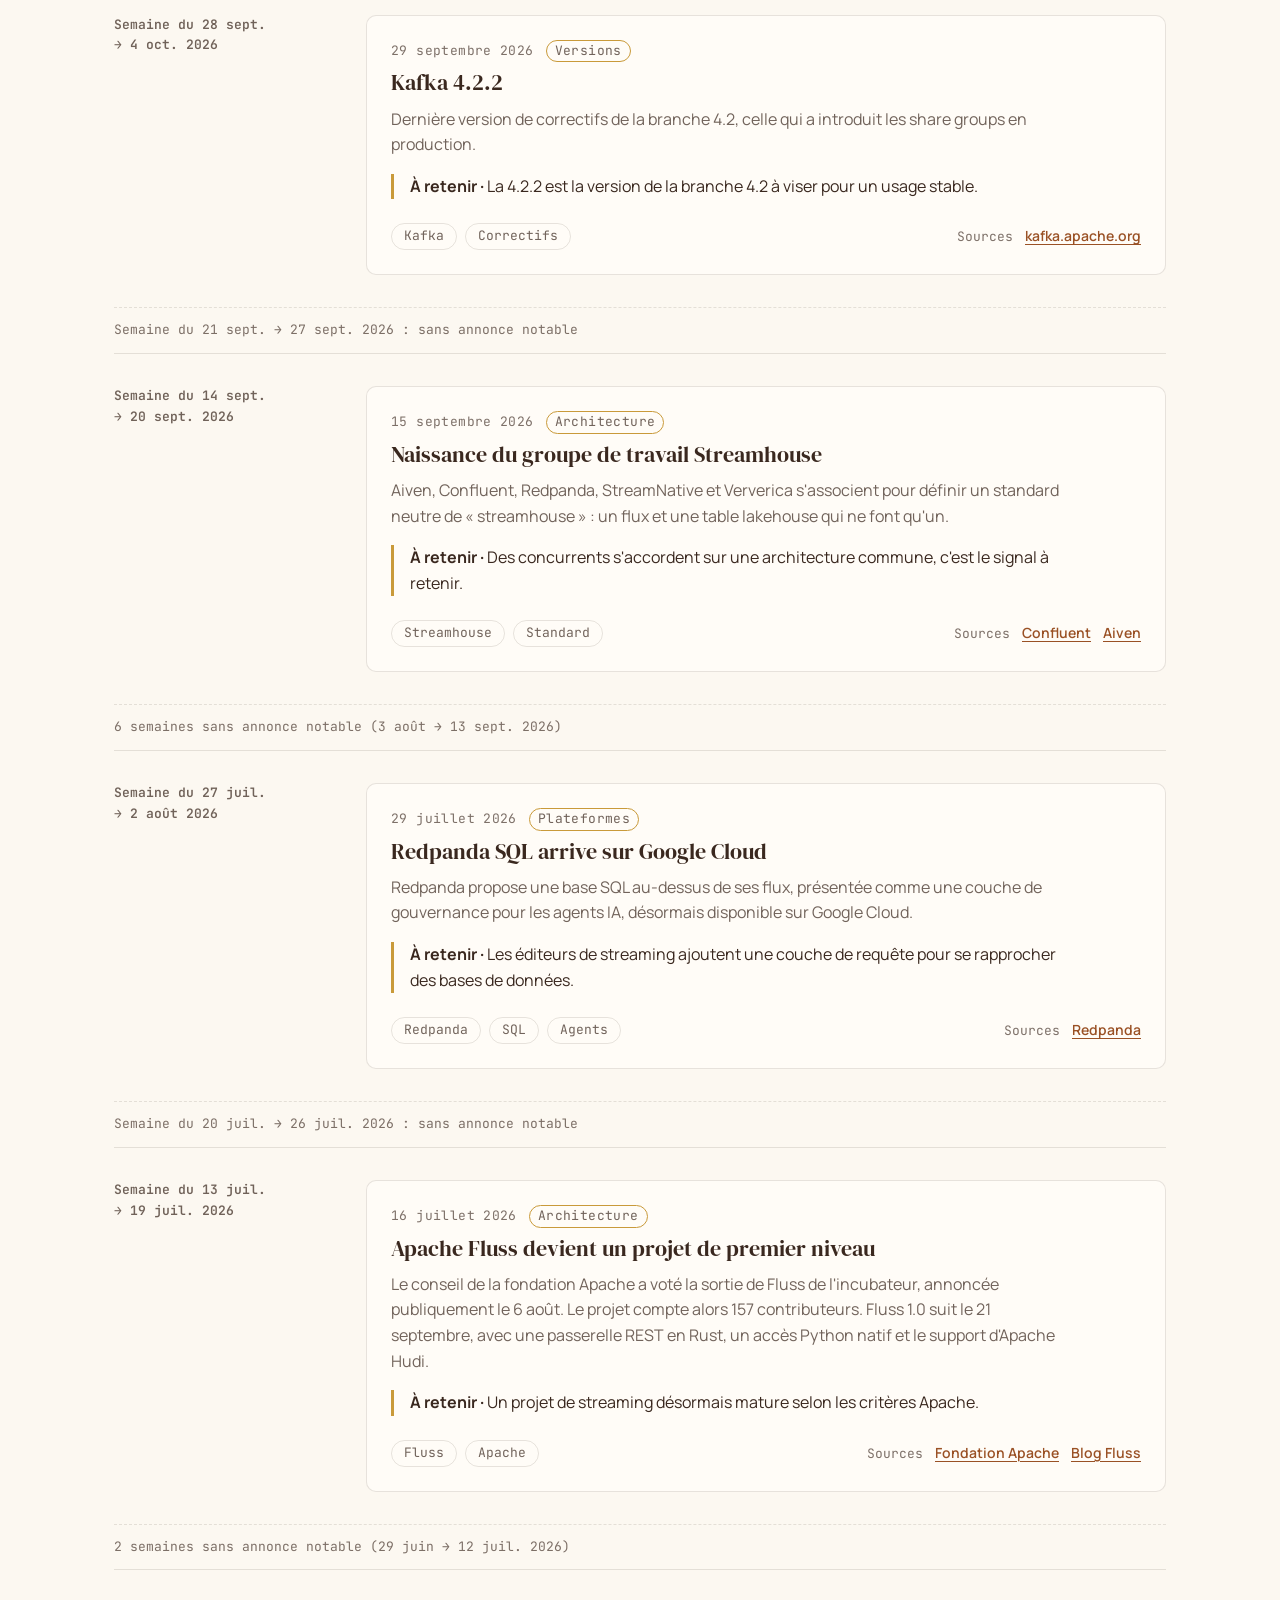
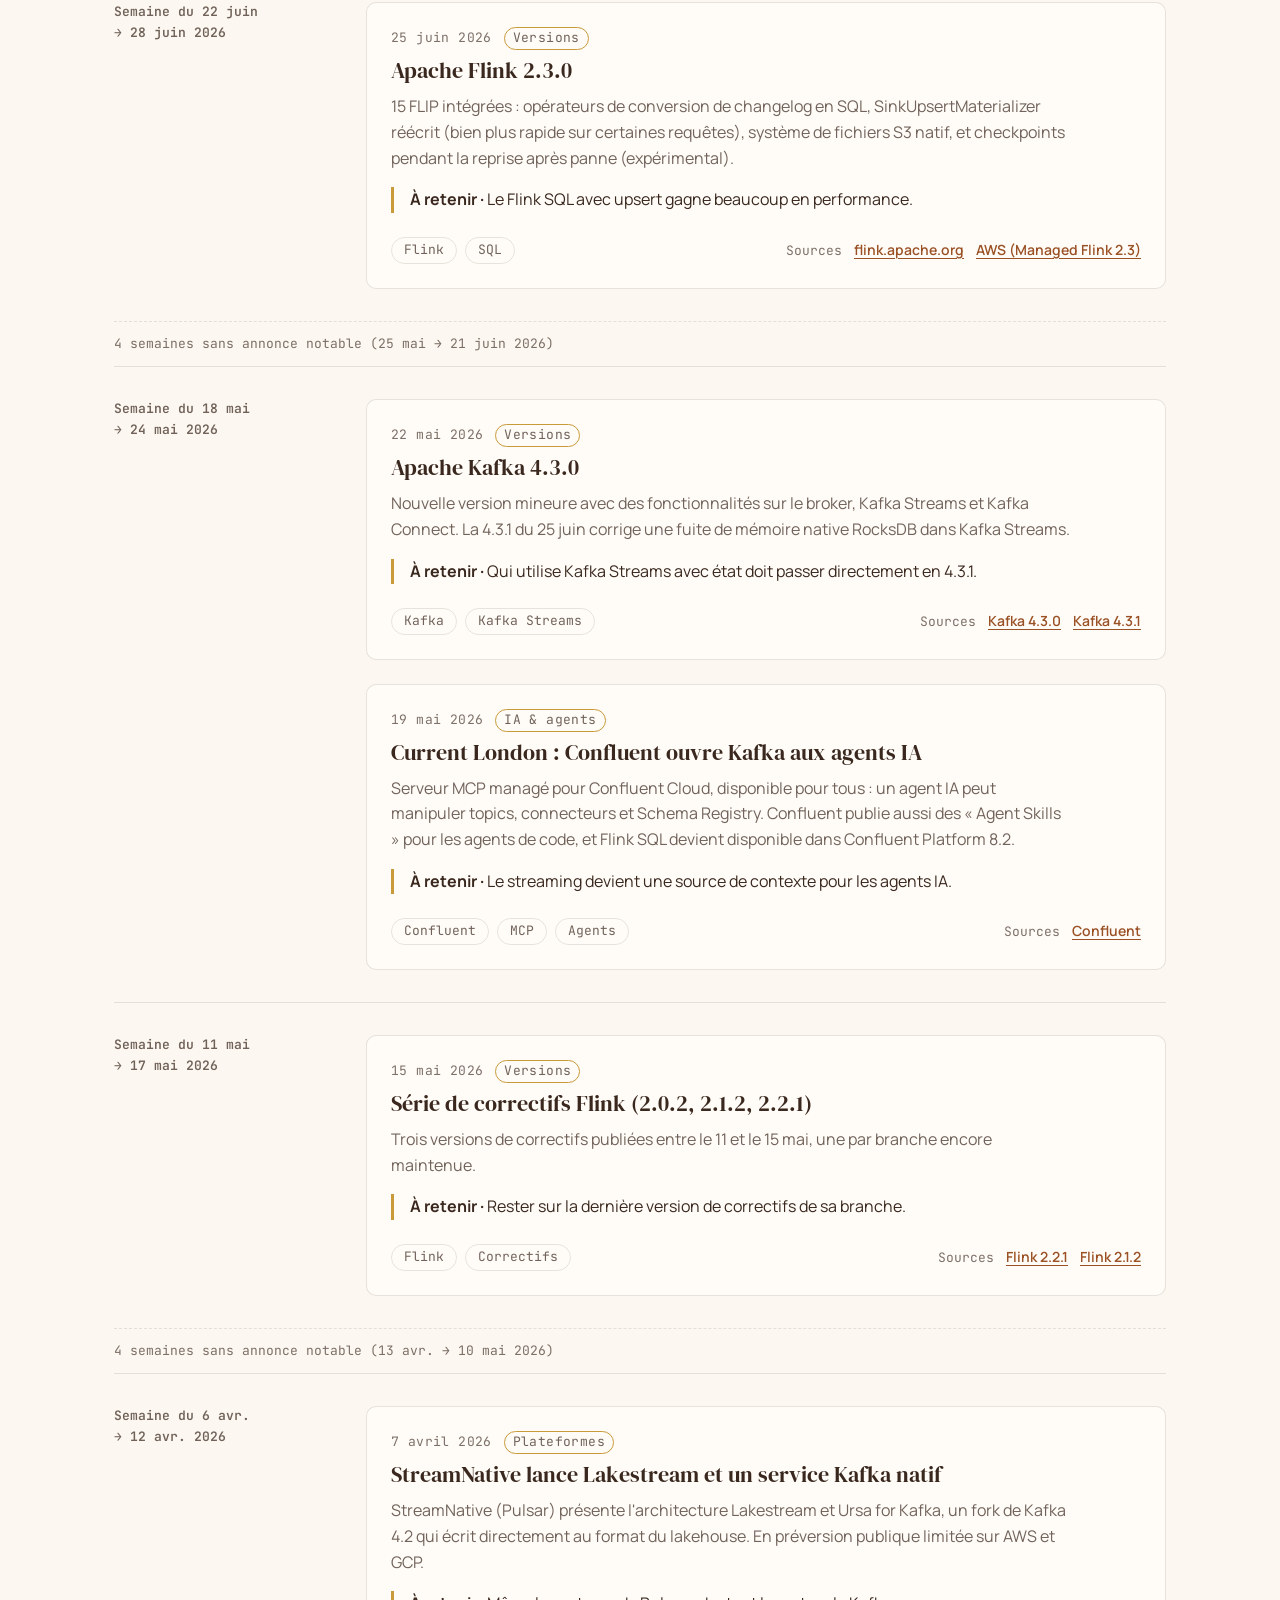
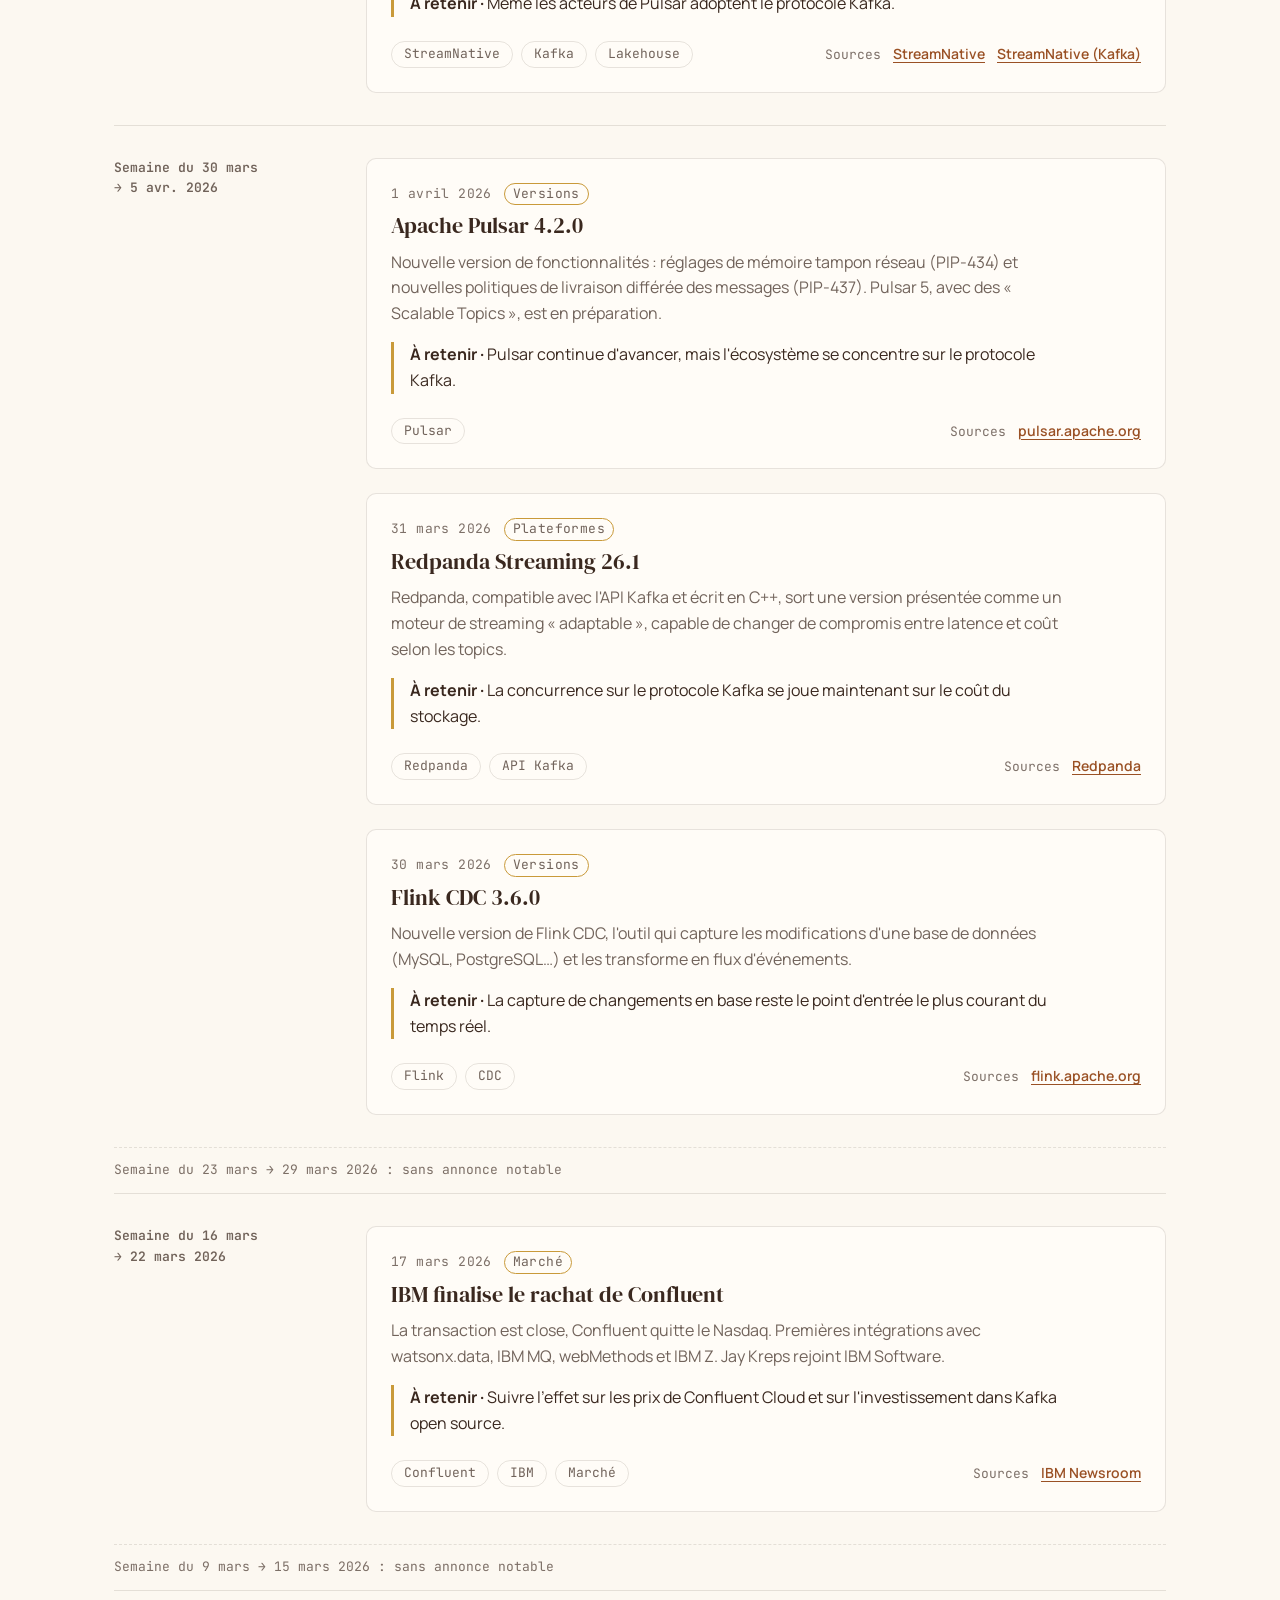
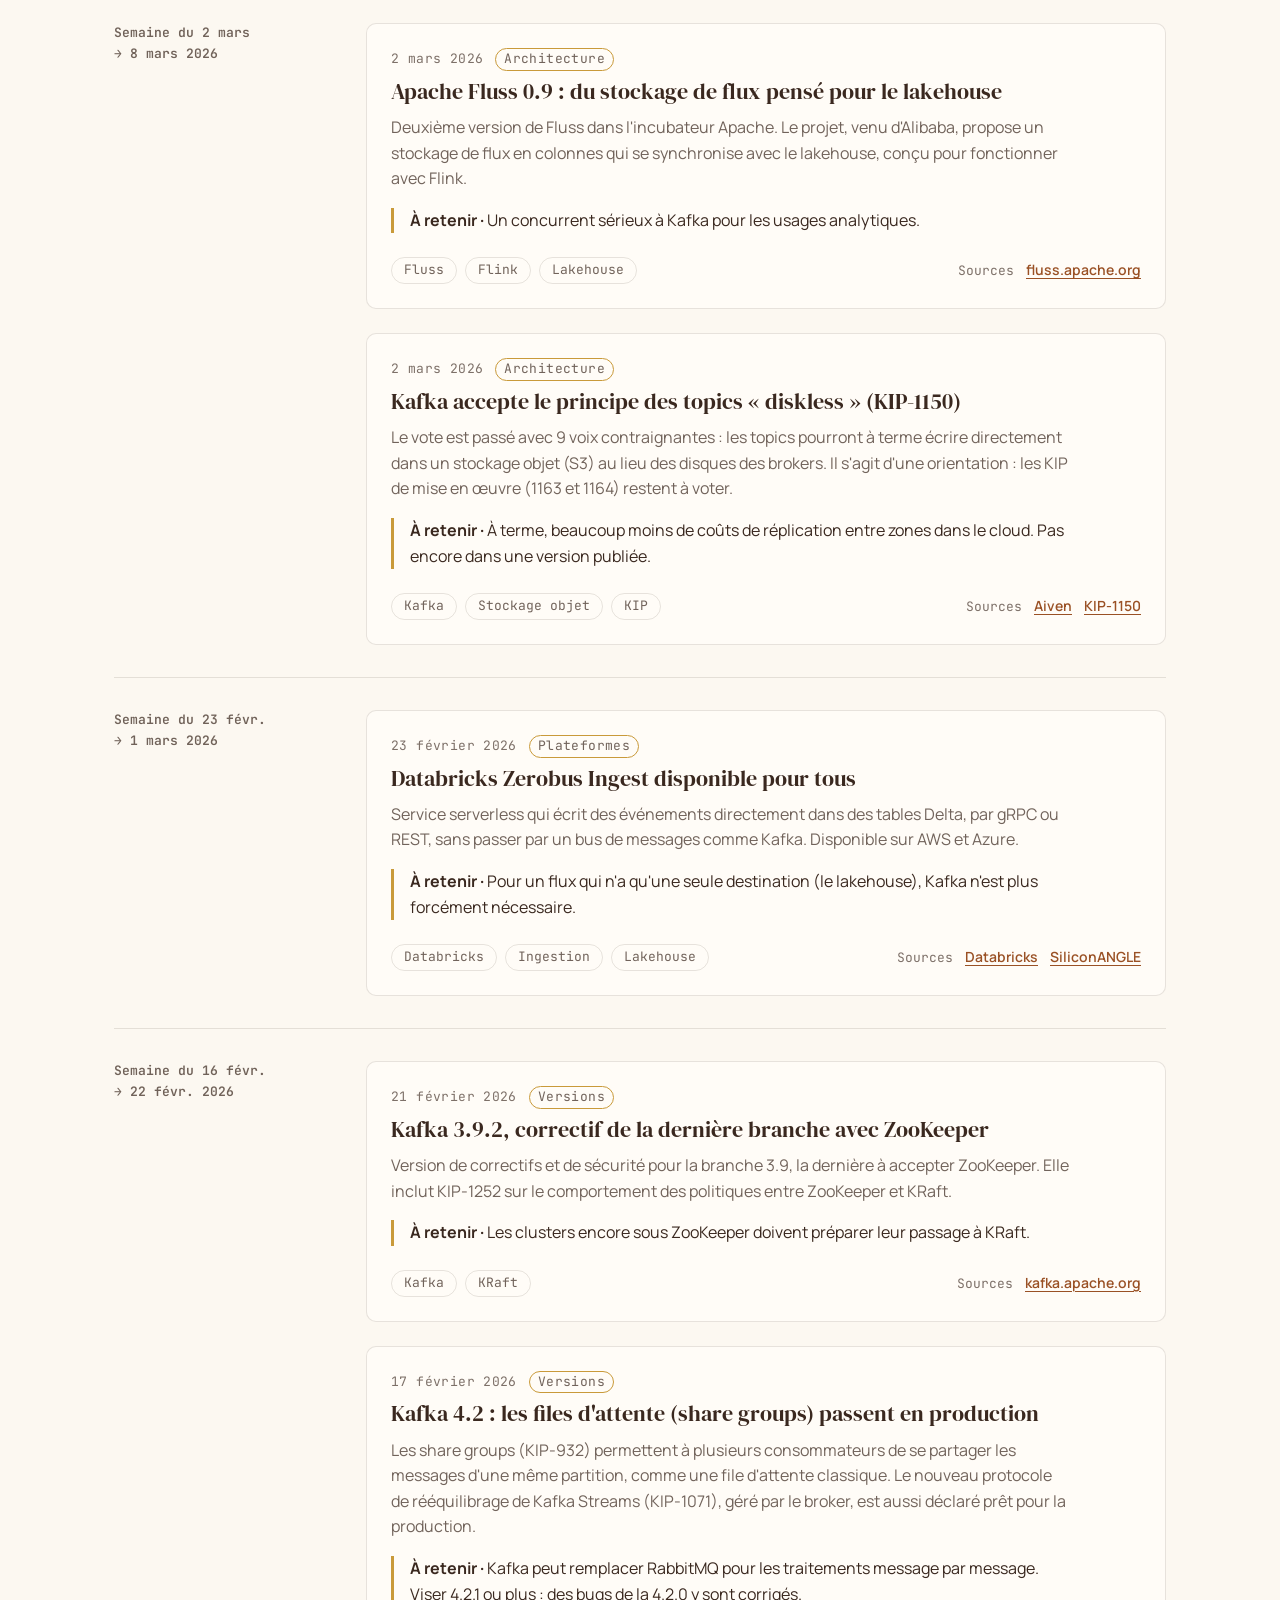
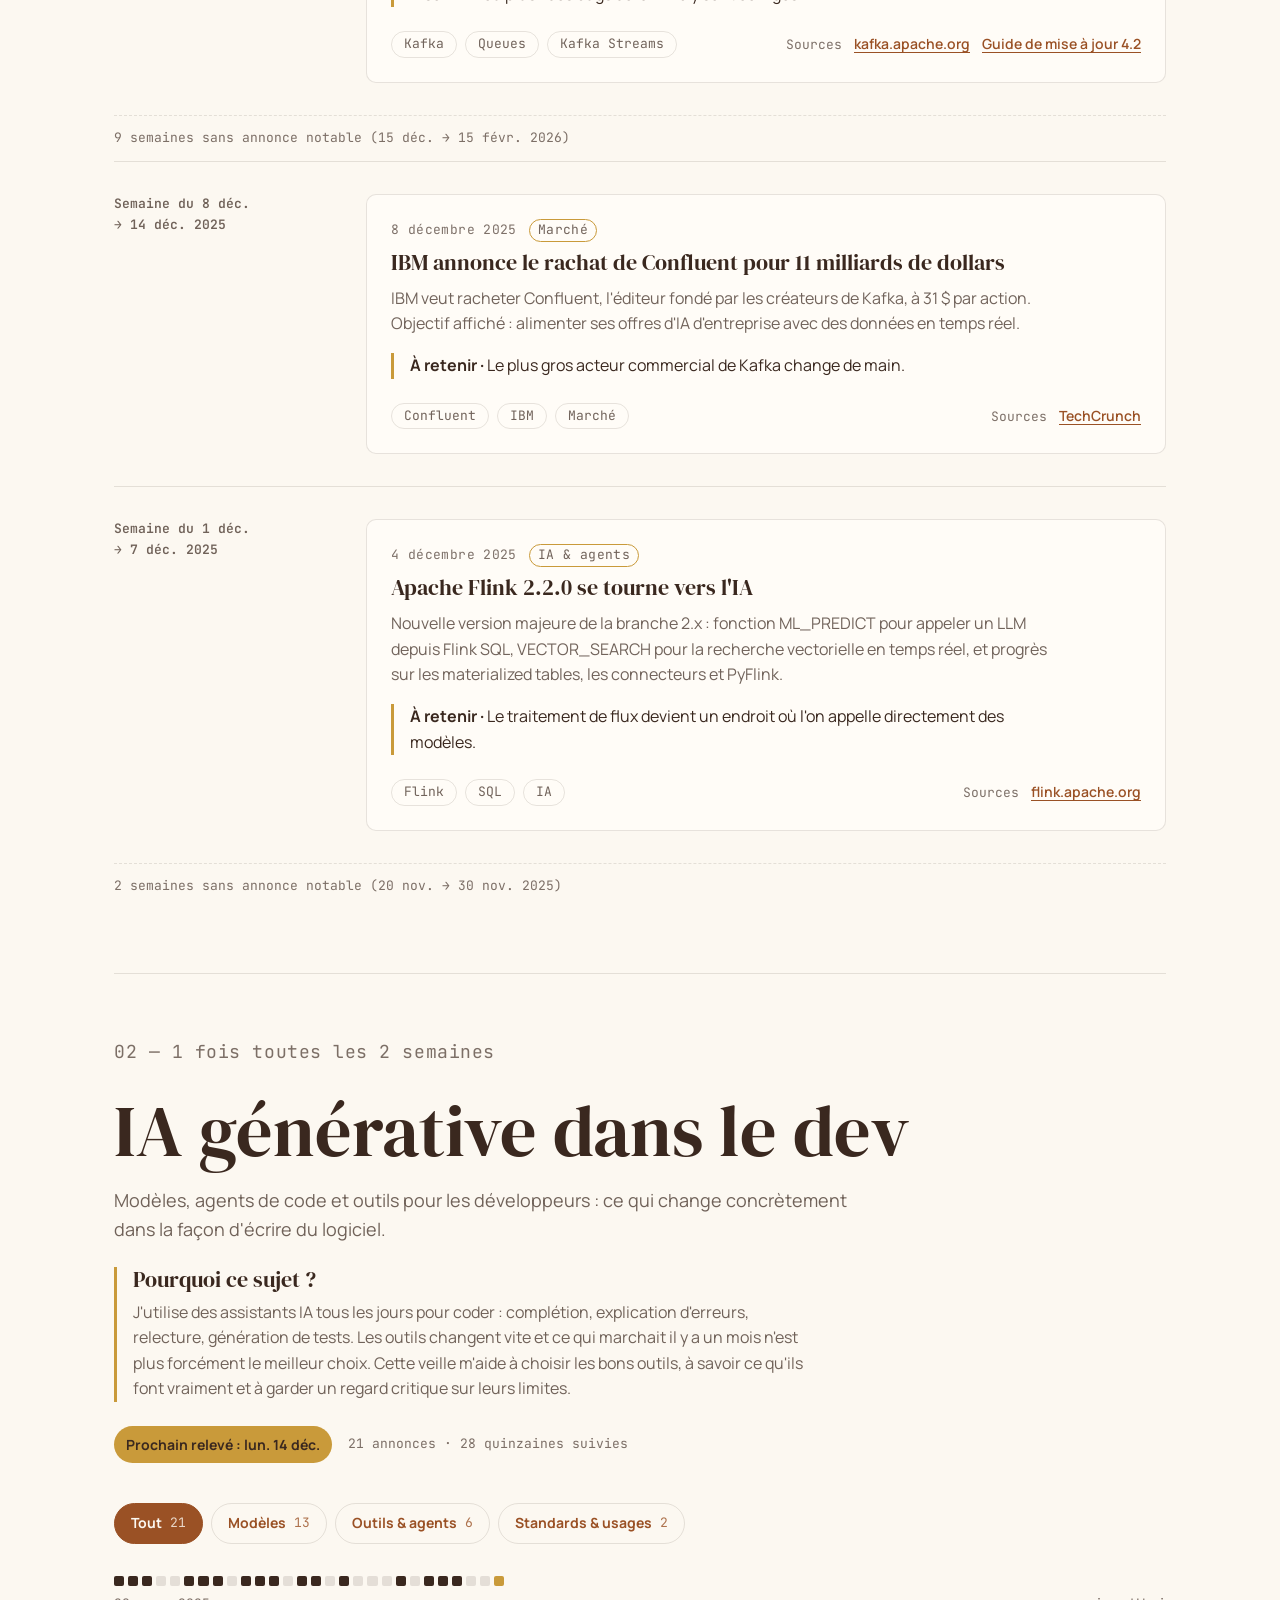
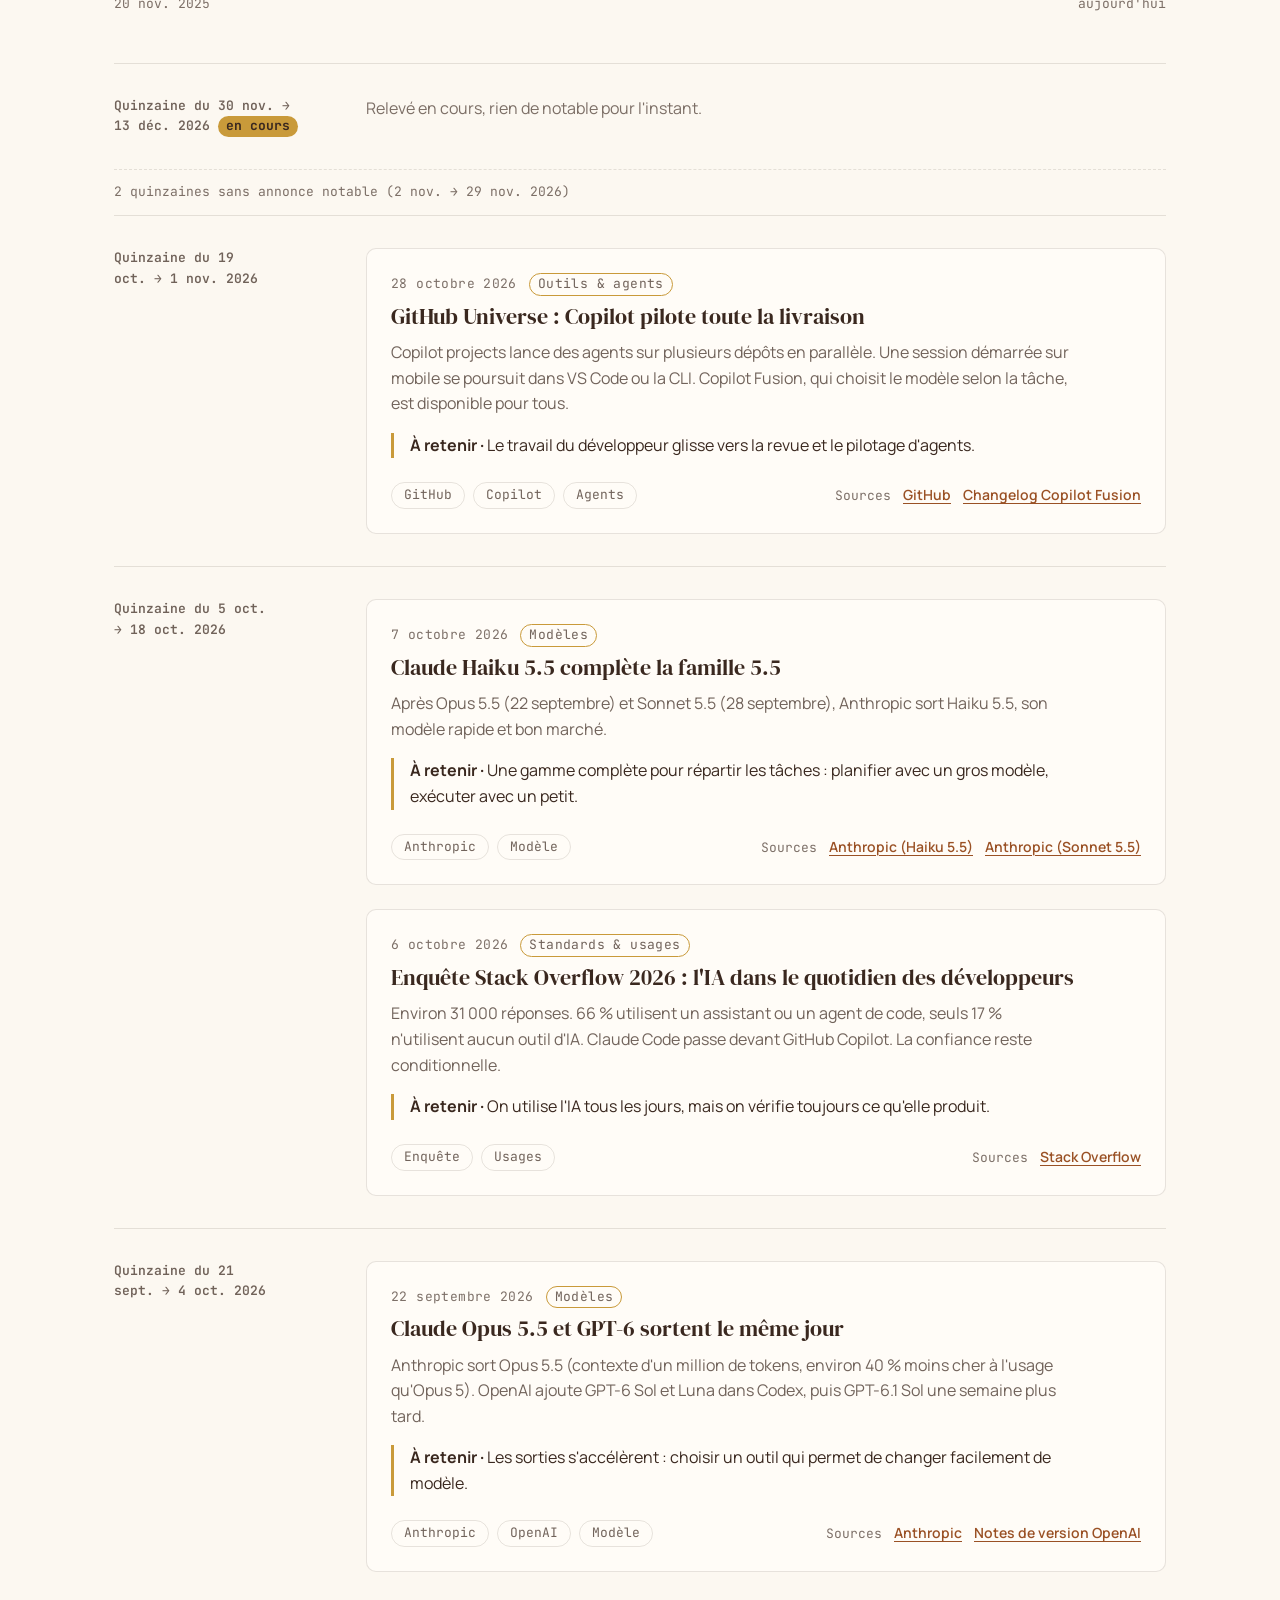
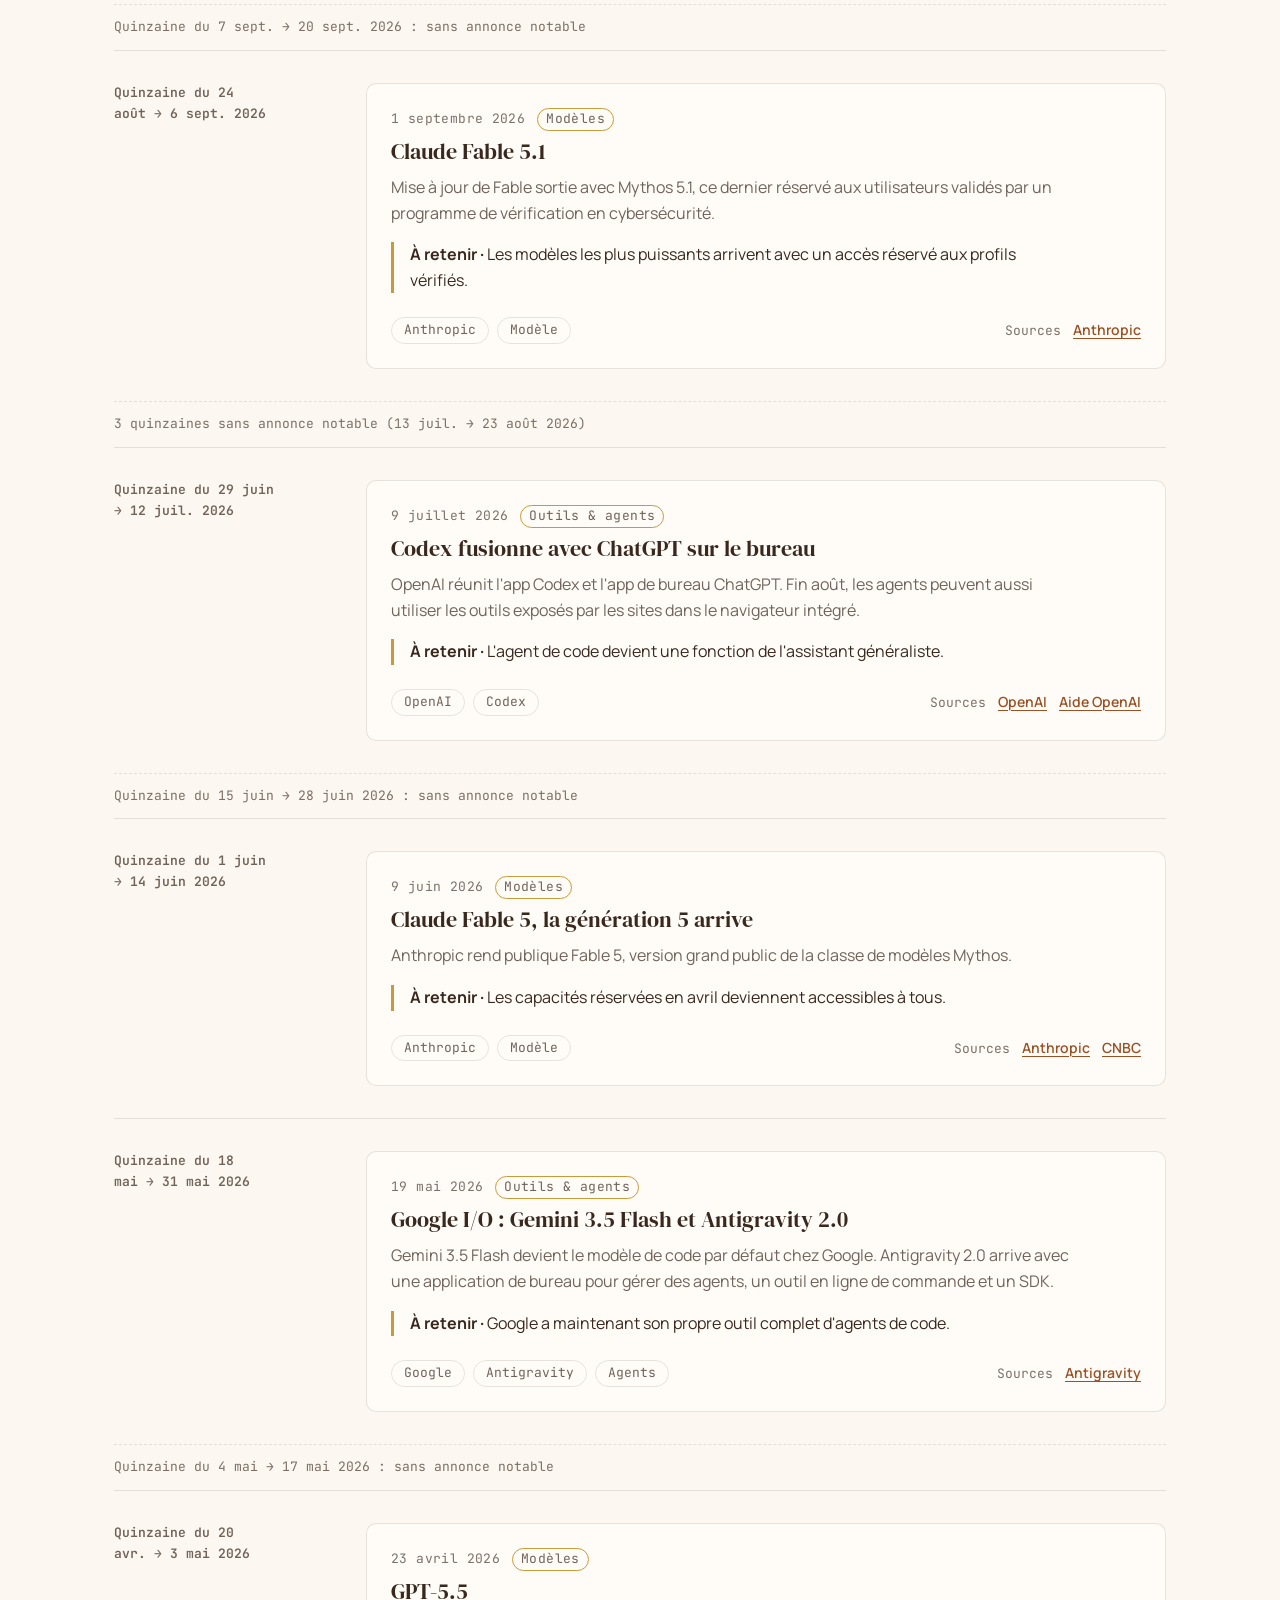
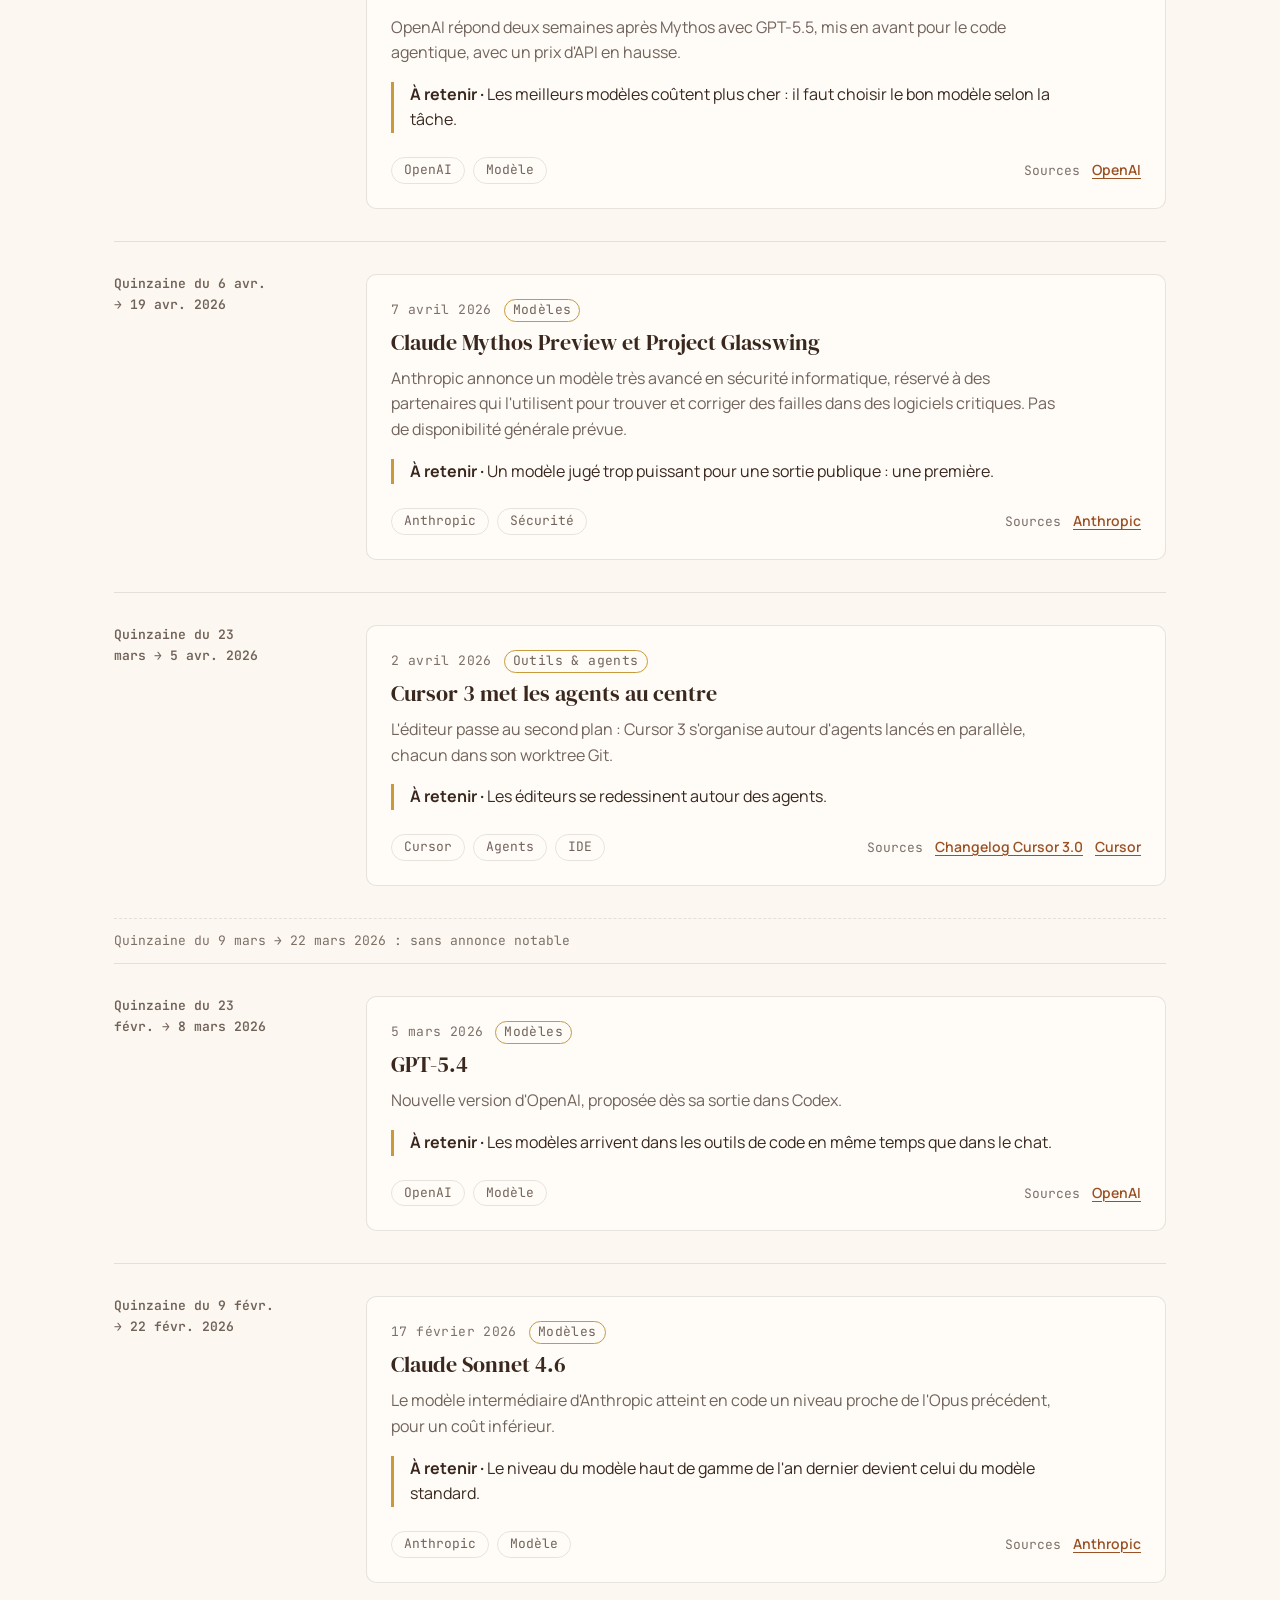
==== commit 640f2529: "Pourquoi ce sujet ? et méthode de veille, repris de l'ancienne page du portfolio Co-Authored-By: Cla" ====
--- a/index.html
+++ b/index.html
@@ -39,6 +39,7 @@
           <li><a href="#streaming">Streaming</a></li>
           <li><a href="#ia">IA générative</a></li>
           <li><a href="#quantique">Quantique</a></li>
+          <li><a href="#methode">Méthode</a></li>
         </ul>
       </nav>
       <button class="theme-toggle" type="button" aria-label="Changer de thème">◐</button>
@@ -56,6 +57,36 @@
 
     <div data-topics></div>
 
+    <section class="page-block" id="methode" aria-labelledby="titre-methode">
+      <div class="page-head">
+        <p class="eyebrow">04 — Organisation</p>
+        <h2 id="titre-methode">Ma méthode de veille</h2>
+        <p>Chaque sujet a son rythme, mais la démarche reste la même : collecter, vérifier, résumer, archiver.</p>
+      </div>
+      <ol class="section method">
+        <li class="card method__item">
+          <p class="eyebrow">Étape 1</p>
+          <h3>Collecte passive</h3>
+          <p>Flux RSS dans Feedly : blogs officiels (Apache Kafka, Flink, Confluent, OpenAI, Anthropic, GitHub, IBM Quantum, Google Quantum AI) et newsletters spécialisées, sans recherche manuelle.</p>
+        </li>
+        <li class="card method__item">
+          <p class="eyebrow">Étape 2</p>
+          <h3>Collecte active</h3>
+          <p>Comptes spécialisés sur X et LinkedIn pour capter l'actualité en temps réel et les réactions des développeurs, puis recherche ciblée quand une annonce revient souvent.</p>
+        </li>
+        <li class="card method__item">
+          <p class="eyebrow">Étape 3</p>
+          <h3>Tri et vérification</h3>
+          <p>Je ne garde une annonce que si je trouve sa source officielle : note de version, communiqué, article scientifique ou texte réglementaire. Les doublons et les rumeurs sont écartés.</p>
+        </li>
+        <li class="card method__item">
+          <p class="eyebrow">Étape 4</p>
+          <h3>Synthèse et archivage</h3>
+          <p>Chaque annonce retenue est résumée avec ce qu'il faut en retenir, rangée par catégorie et datée sur ce site. Le dépôt GitHub garde l'historique de chaque relevé.</p>
+        </li>
+      </ol>
+    </section>
+
     <noscript><p>Le contenu de la veille s'affiche avec JavaScript activé.</p></noscript>
   </main>
 
--- a/assets/css/veille.css
+++ b/assets/css/veille.css
@@ -468,3 +468,121 @@
     }
   }
 }
+
+/* ==========================================================================
+   Catégories : filtres et étiquettes
+   ========================================================================== */
+
+@layer components {
+  .filters {
+    display: flex;
+    flex-wrap: wrap;
+    gap: var(--s2);
+    margin: 0 0 var(--s6);
+  }
+
+  /* Filtre = cliquable, donc terracotta (charte) ; actif = plein */
+  .filter {
+    display: inline-flex;
+    align-items: center;
+    gap: var(--s2);
+    min-height: 40px;
+    padding: var(--s2) var(--s4);
+    border: 1px solid var(--border);
+    border-radius: var(--r-pill);
+    background: none;
+    color: var(--action);
+    font: inherit;
+    font-size: var(--fs-small);
+    font-weight: 700;
+    cursor: pointer;
+    transition: background .2s, border-color .2s, color .2s;
+  }
+
+  .filter:hover {
+    border-color: var(--action);
+  }
+
+  .filter[aria-pressed="true"] {
+    background: var(--action);
+    border-color: var(--action);
+    color: var(--on-action);
+  }
+
+  .filter__count {
+    font-family: var(--font-mono);
+    font-size: var(--fs-mono);
+    font-weight: 400;
+    opacity: .8;
+  }
+
+  .entry__eyebrow {
+    display: flex;
+    flex-wrap: wrap;
+    align-items: center;
+    gap: var(--s2) var(--s3);
+  }
+
+  .entry__category {
+    padding: 0 var(--s2);
+    border: 1px solid var(--accent);
+    border-radius: var(--r-pill);
+    color: var(--text-2);
+  }
+
+  .overview__cats {
+    margin-bottom: var(--s4);
+  }
+}
+
+/* ==========================================================================
+   « Pourquoi ce sujet ? » et méthode (repris de l'ancienne page Veille du portfolio)
+   ========================================================================== */
+
+@layer components {
+  .page-head .topic__why {
+    margin: 0 0 var(--s5);
+    padding-left: var(--s4);
+    border-left: 3px solid var(--accent);
+  }
+
+  .topic__why h3 {
+    margin: 0 0 var(--s2);
+    font-size: var(--fs-h3);
+  }
+
+  .page-head .topic__why p {
+    margin: 0;
+    font-size: 1rem;
+  }
+
+  .method {
+    display: grid;
+    grid-template-columns: repeat(2, minmax(0, 1fr));
+    gap: var(--s5);
+    margin: 0;
+    padding-inline: 0;
+    list-style: none;
+  }
+
+  /* Carte non cliquable : pas de bordure terracotta au survol */
+  .method__item:hover,
+  .method__item:focus-within {
+    border-color: var(--border);
+  }
+
+  .method__item h3 {
+    margin: 0 0 var(--s3);
+    font-size: var(--fs-h3);
+  }
+
+  .method__item p:last-child {
+    margin: 0;
+  }
+
+  @media (max-width: 860px) {
+    .method {
+      grid-template-columns: minmax(0, 1fr);
+    }
+  }
+}
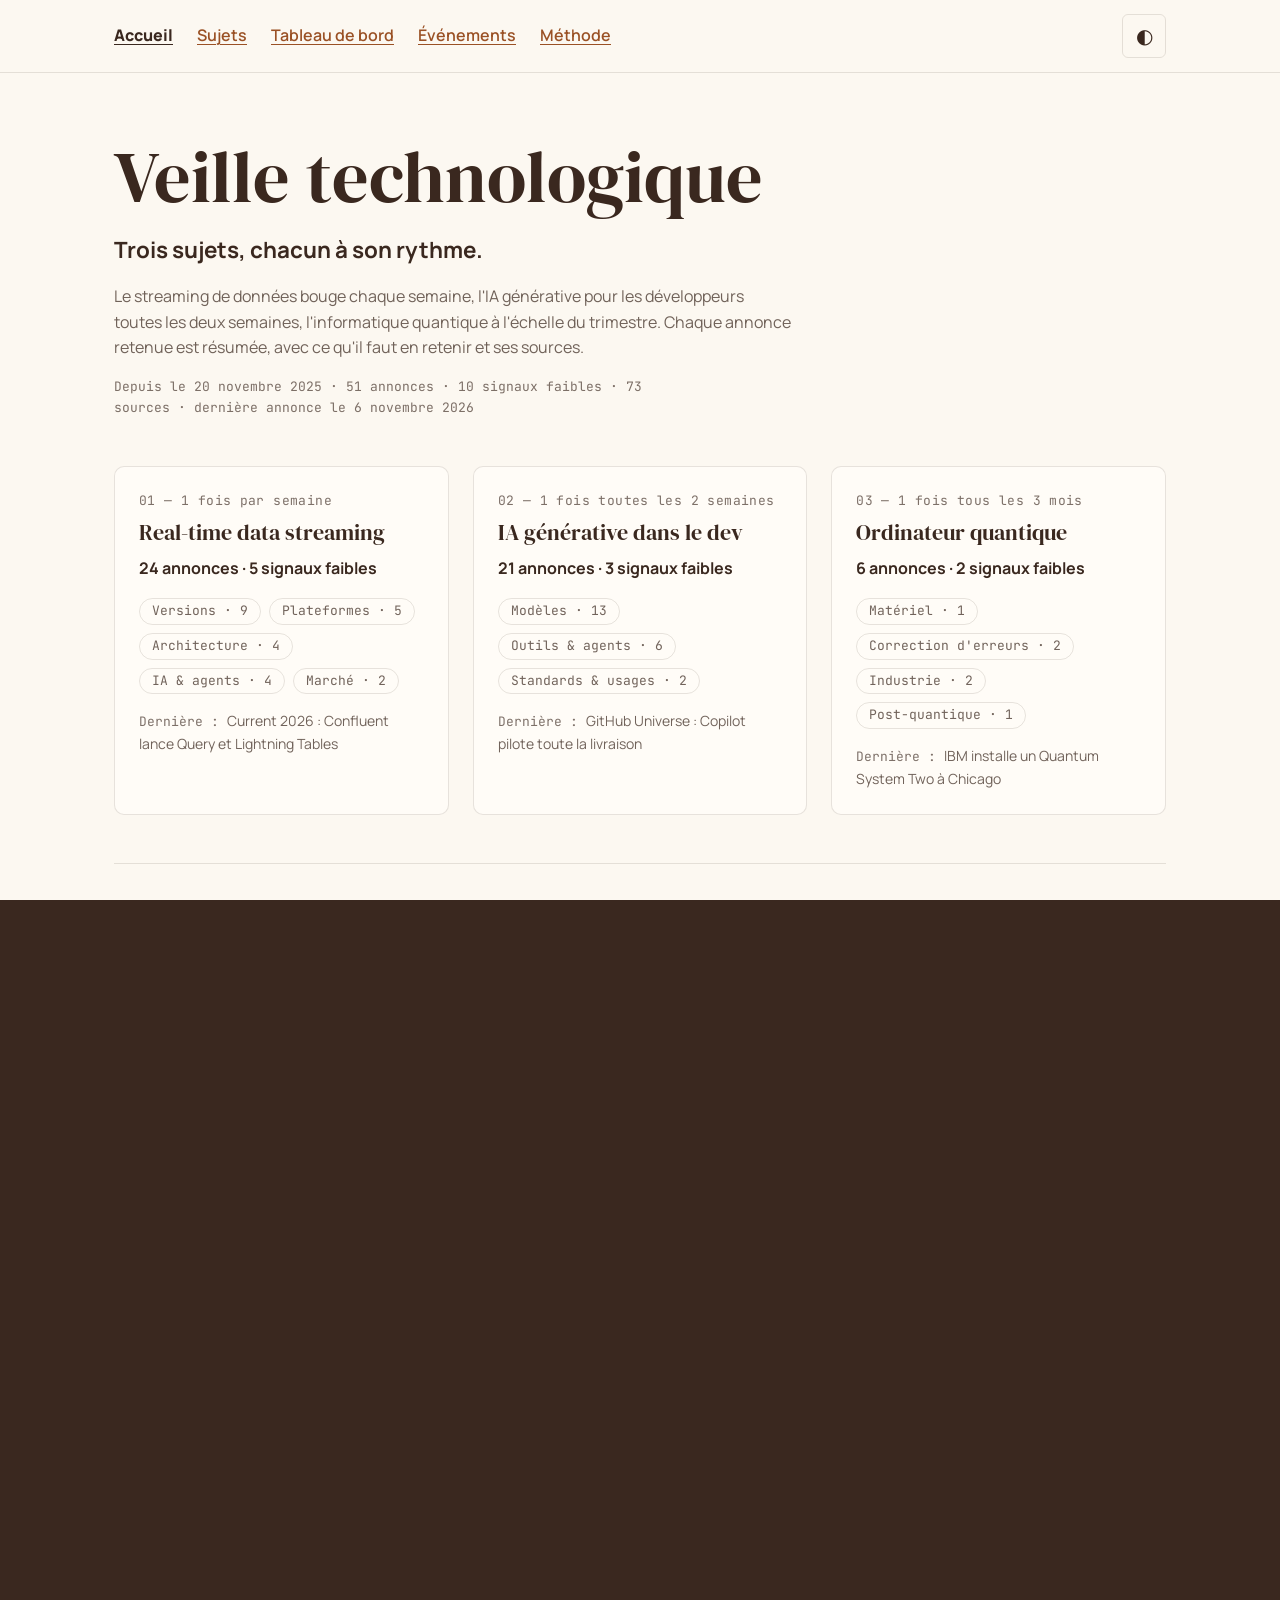
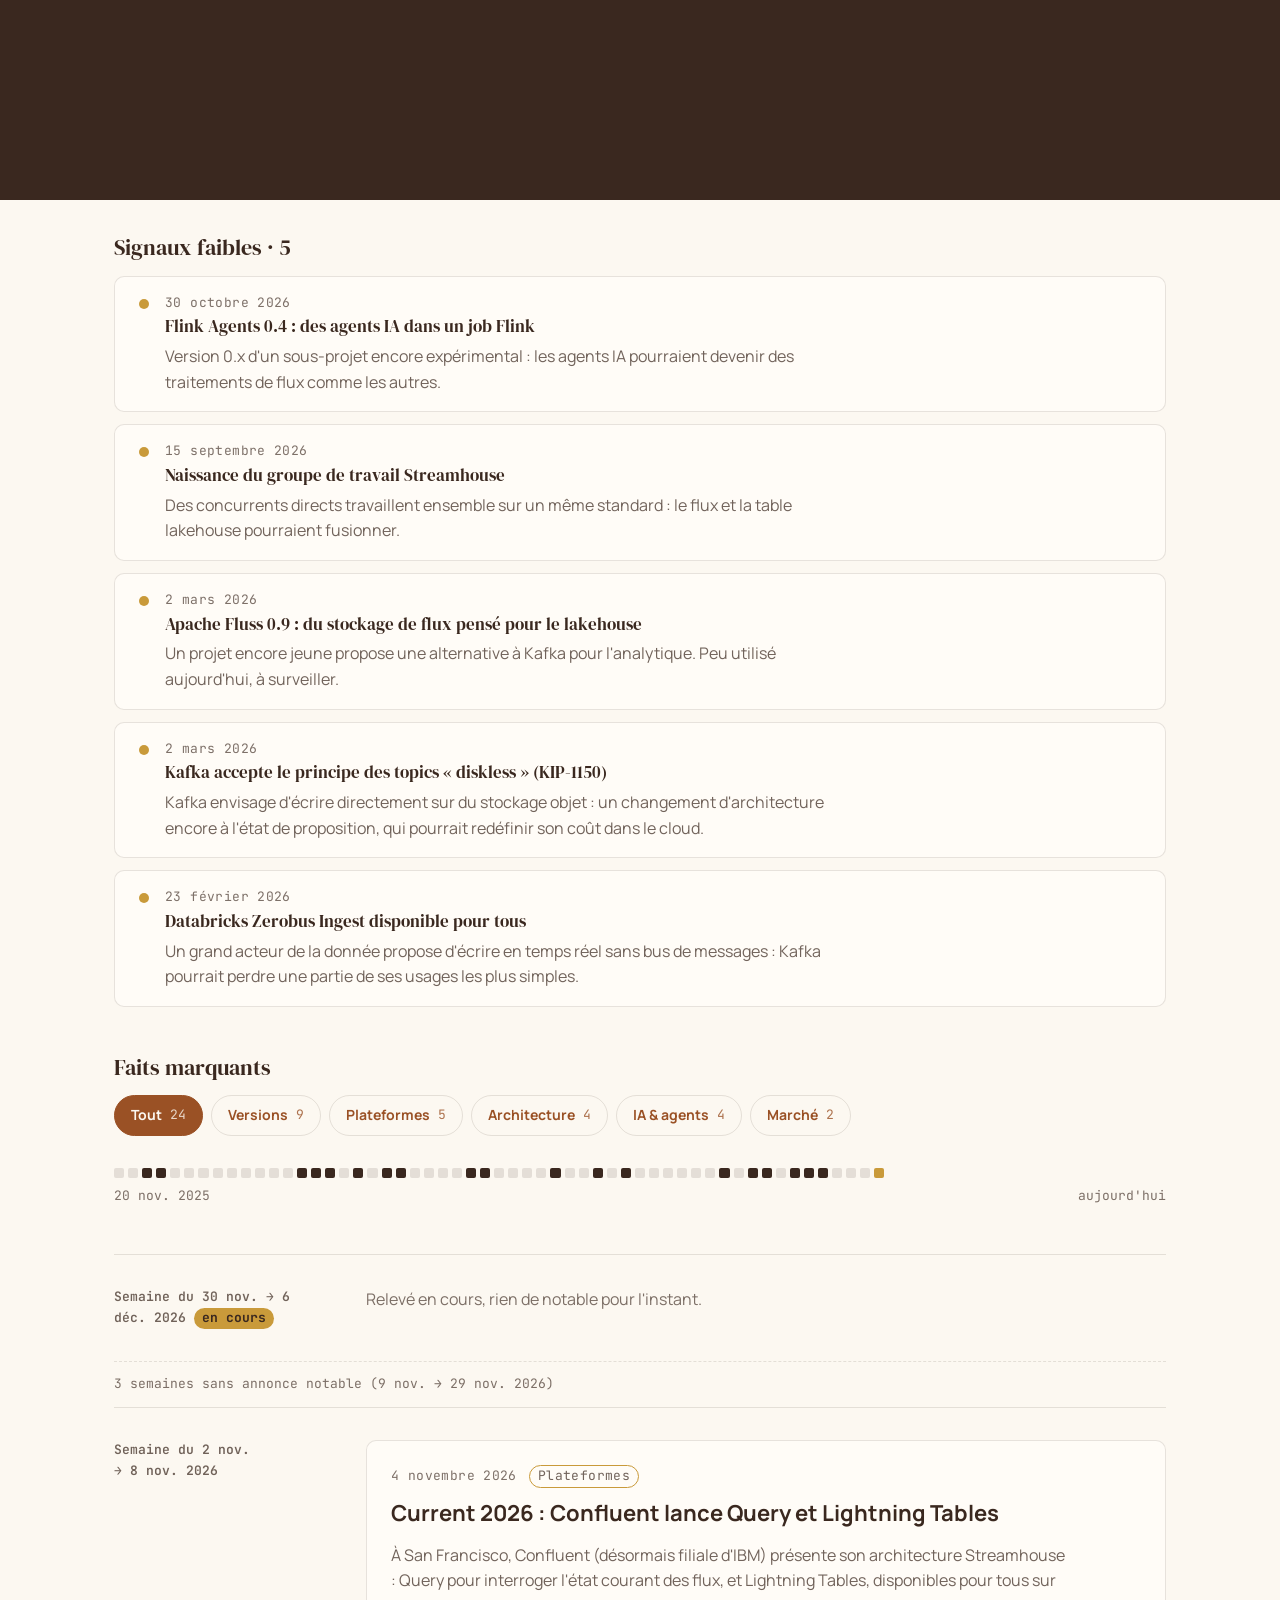
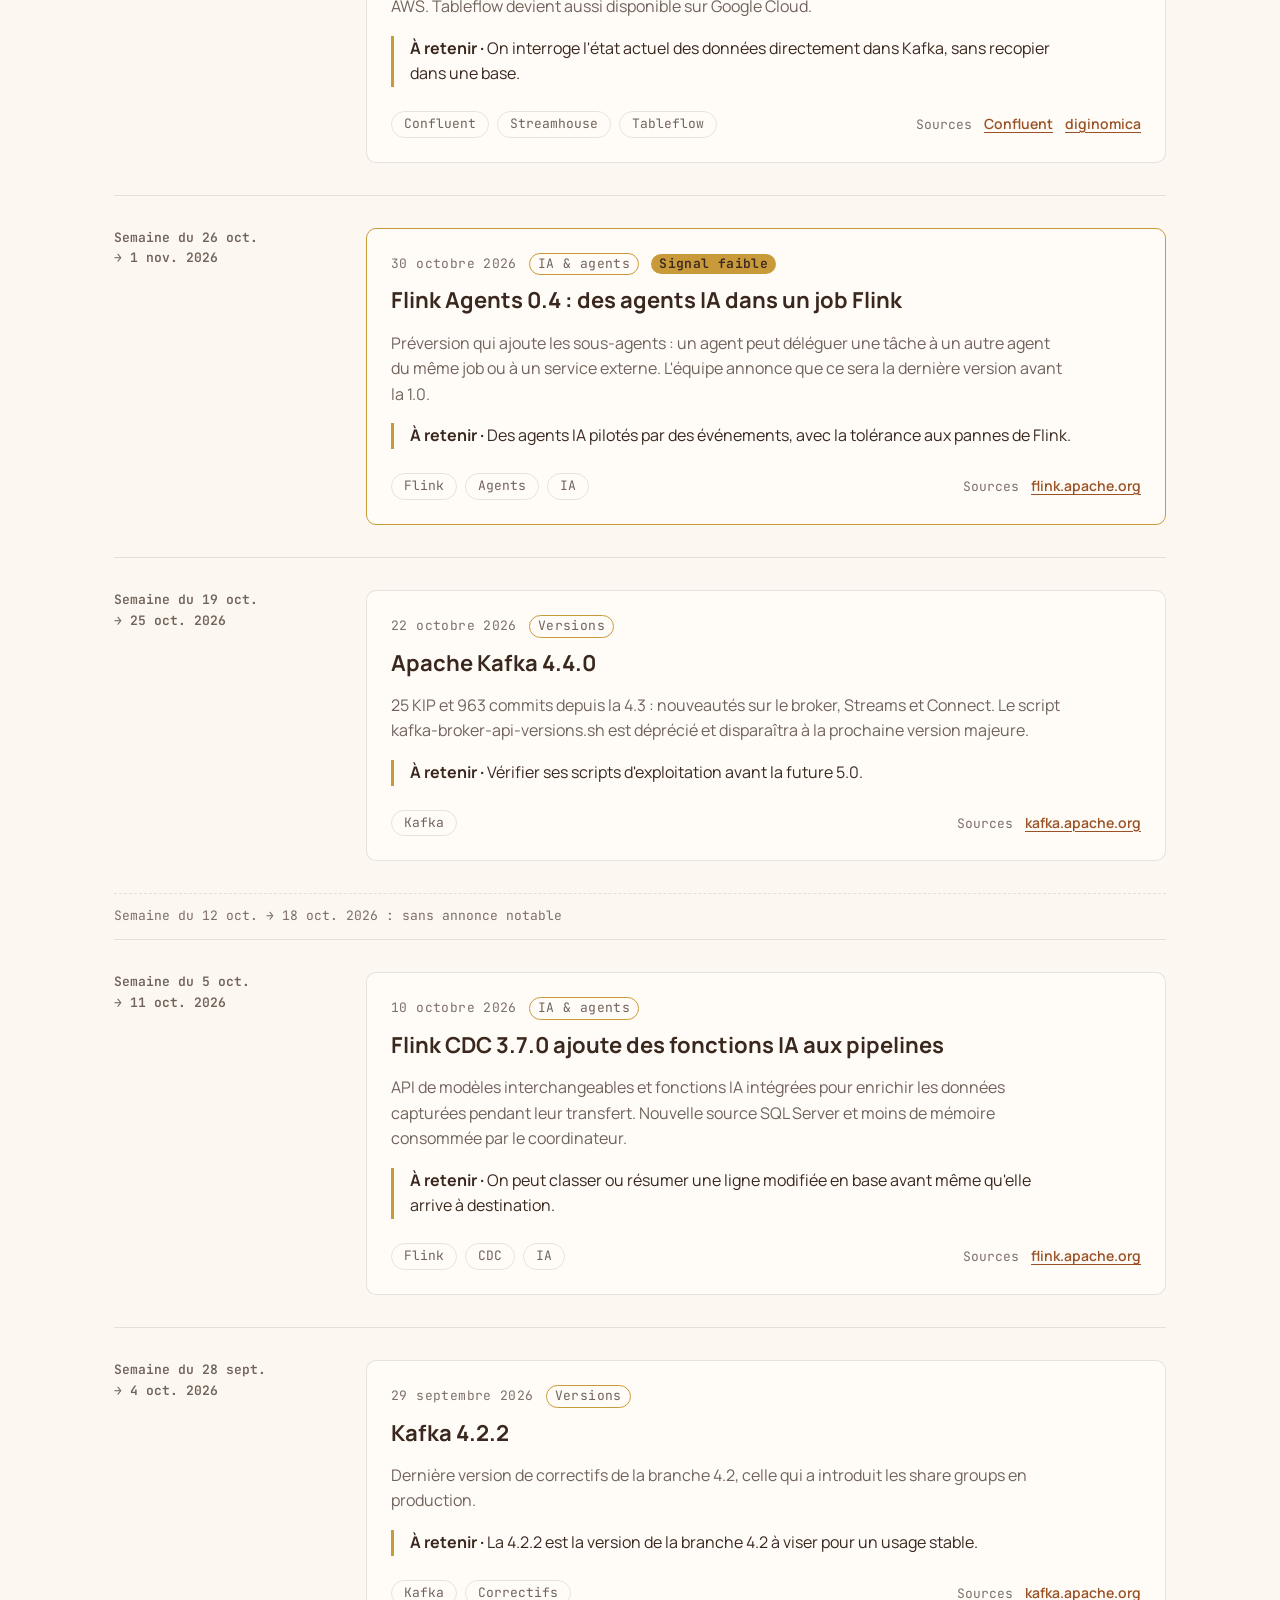
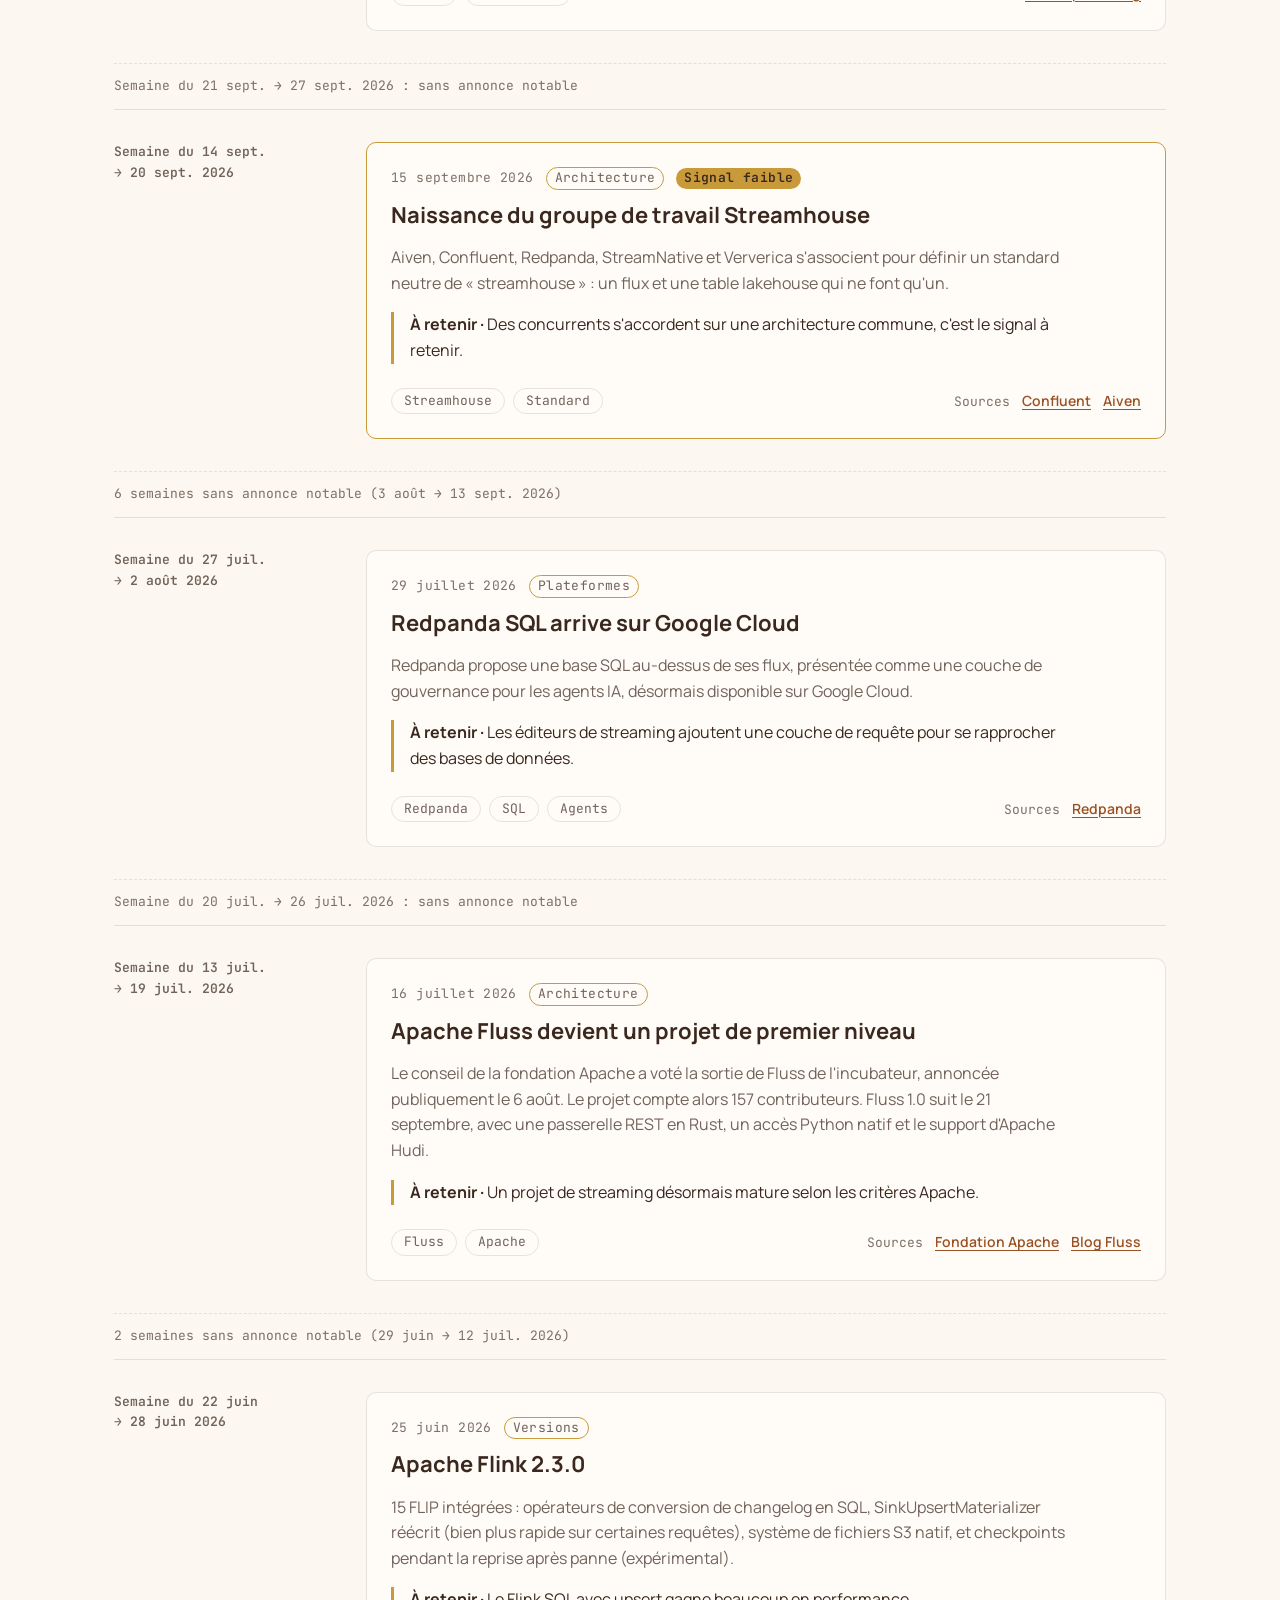
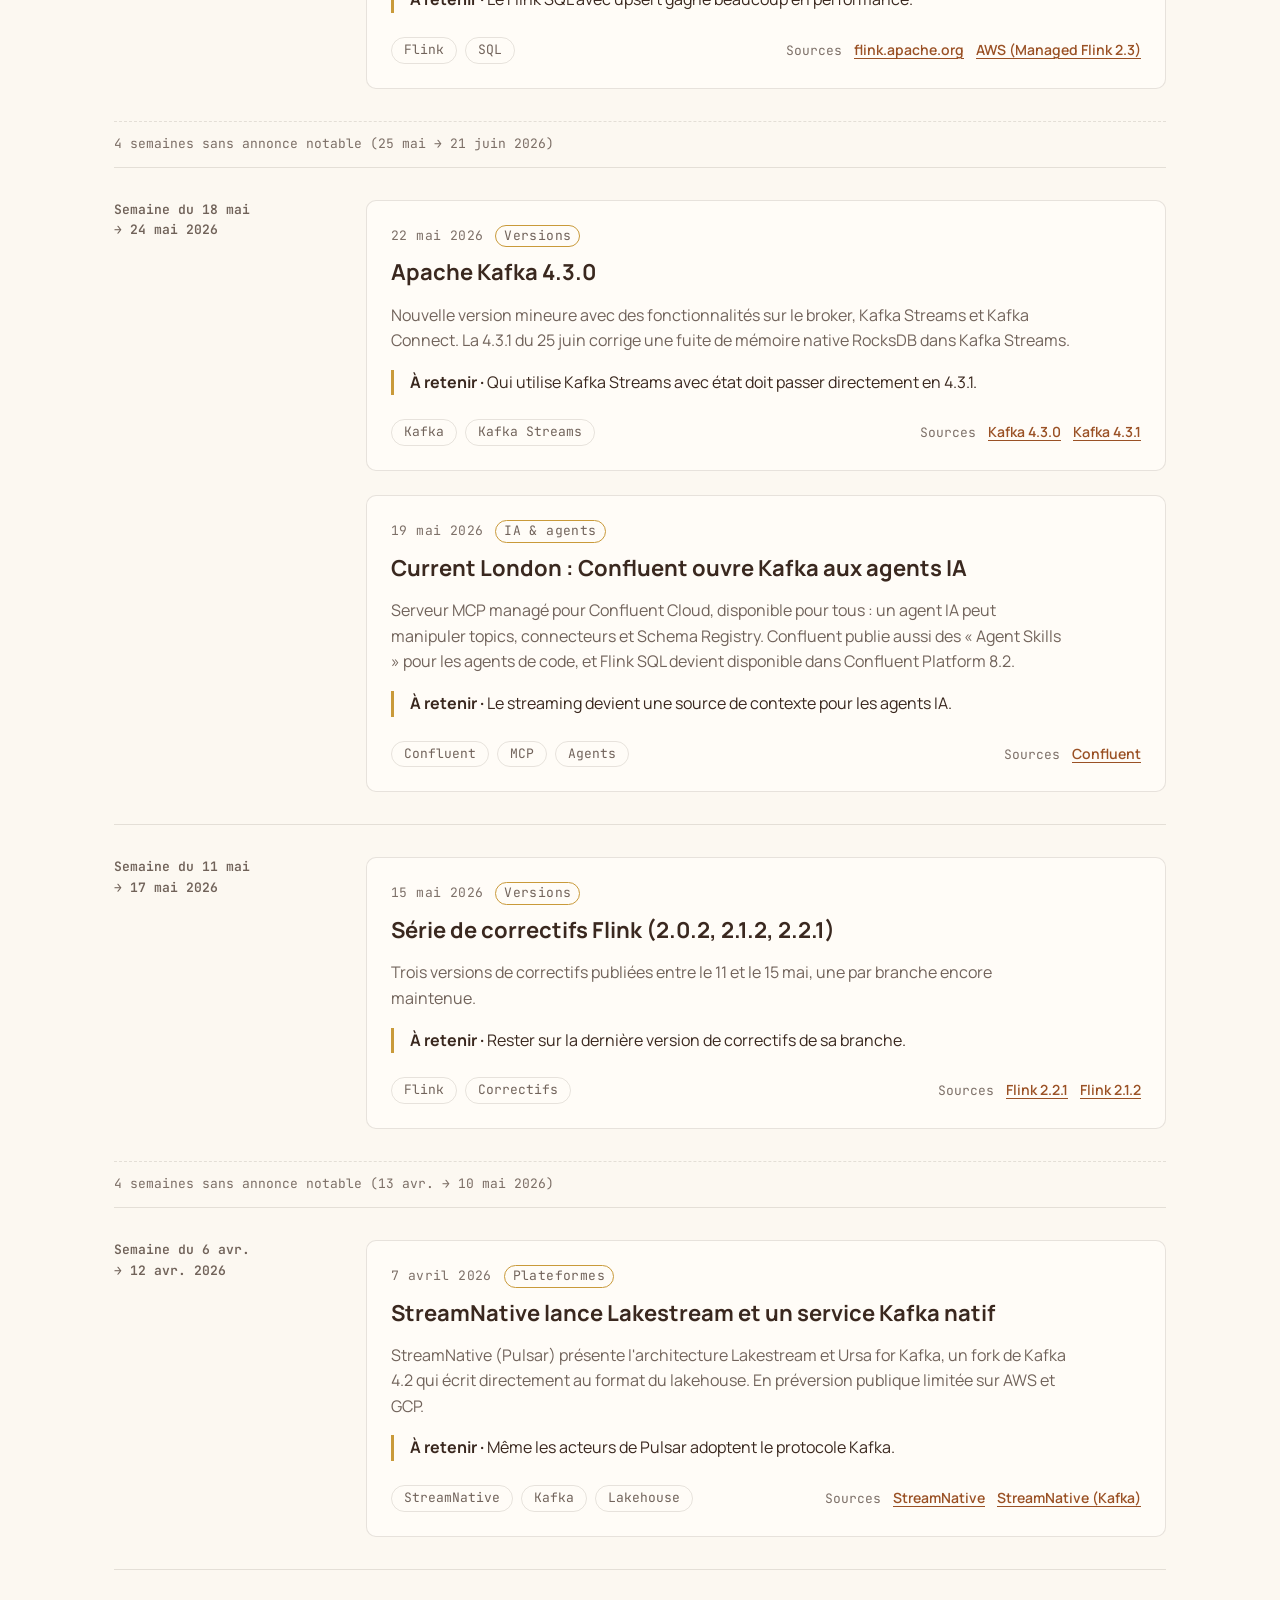
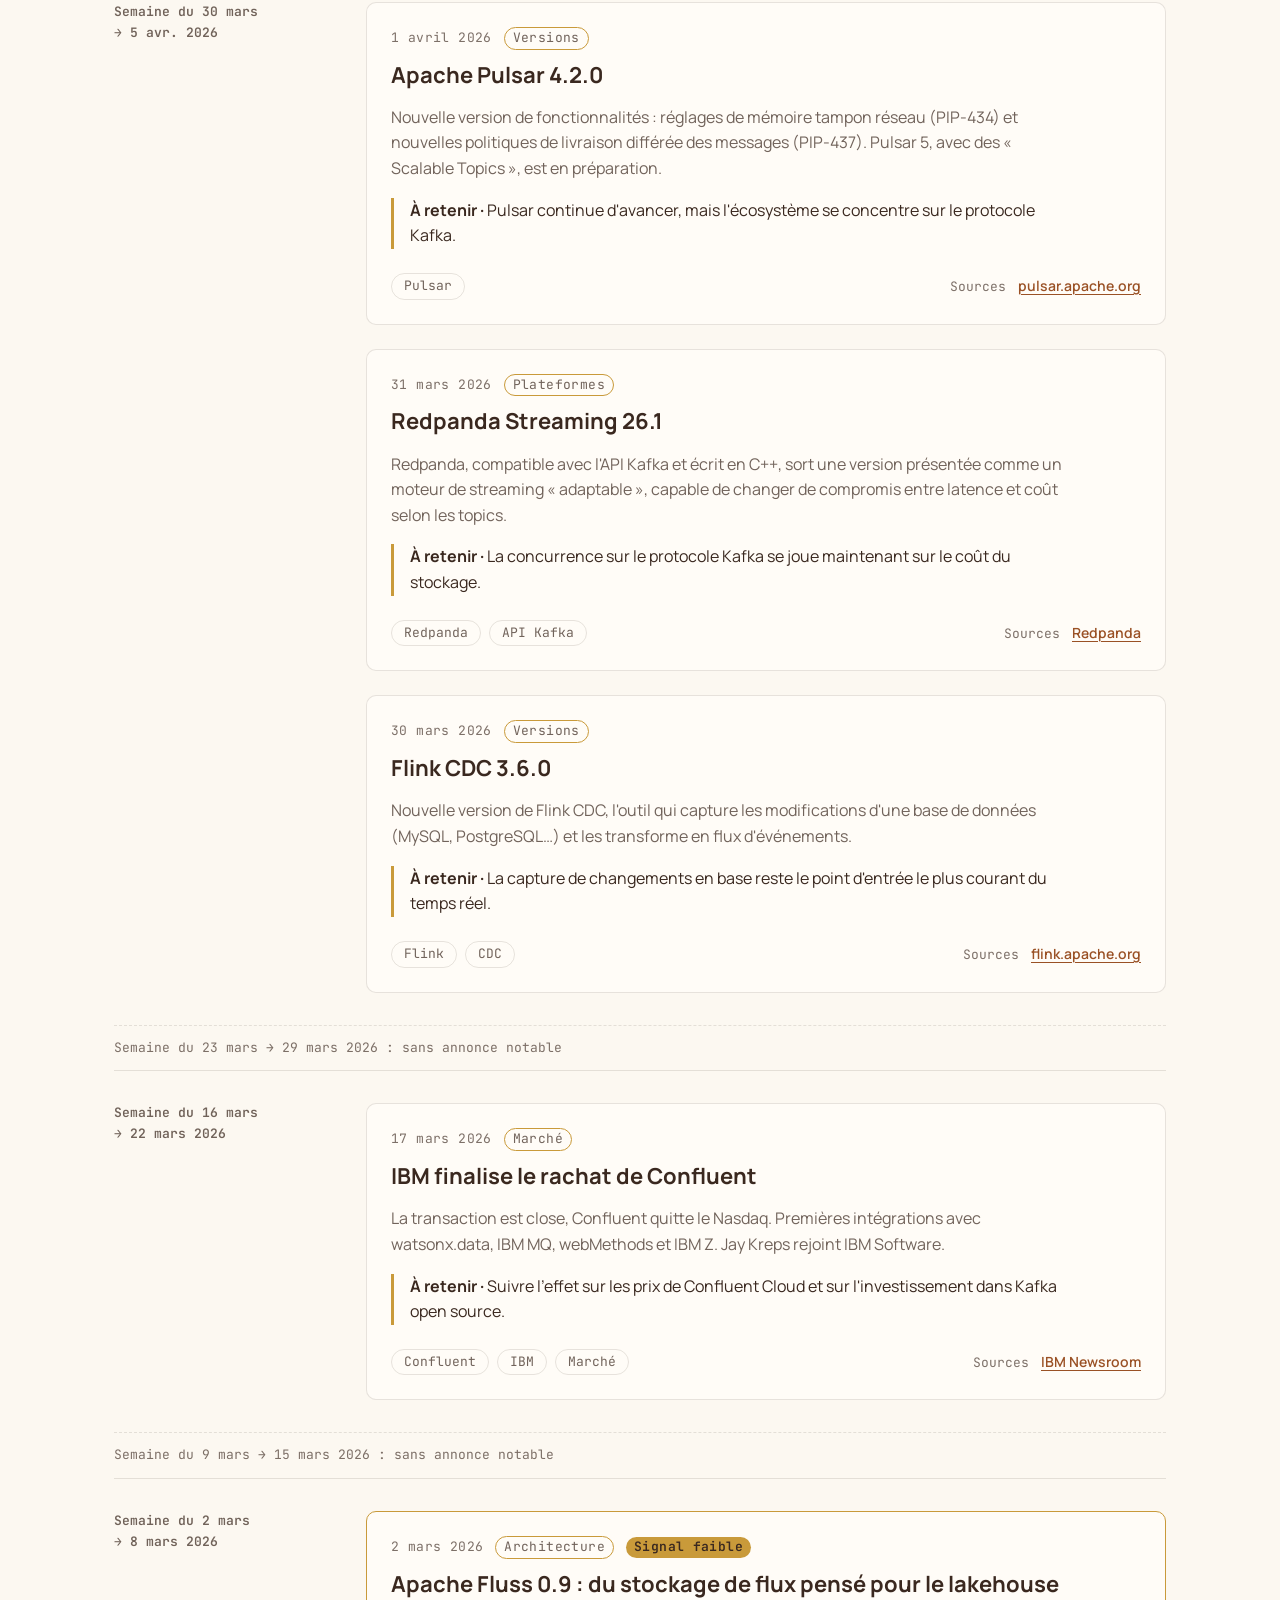
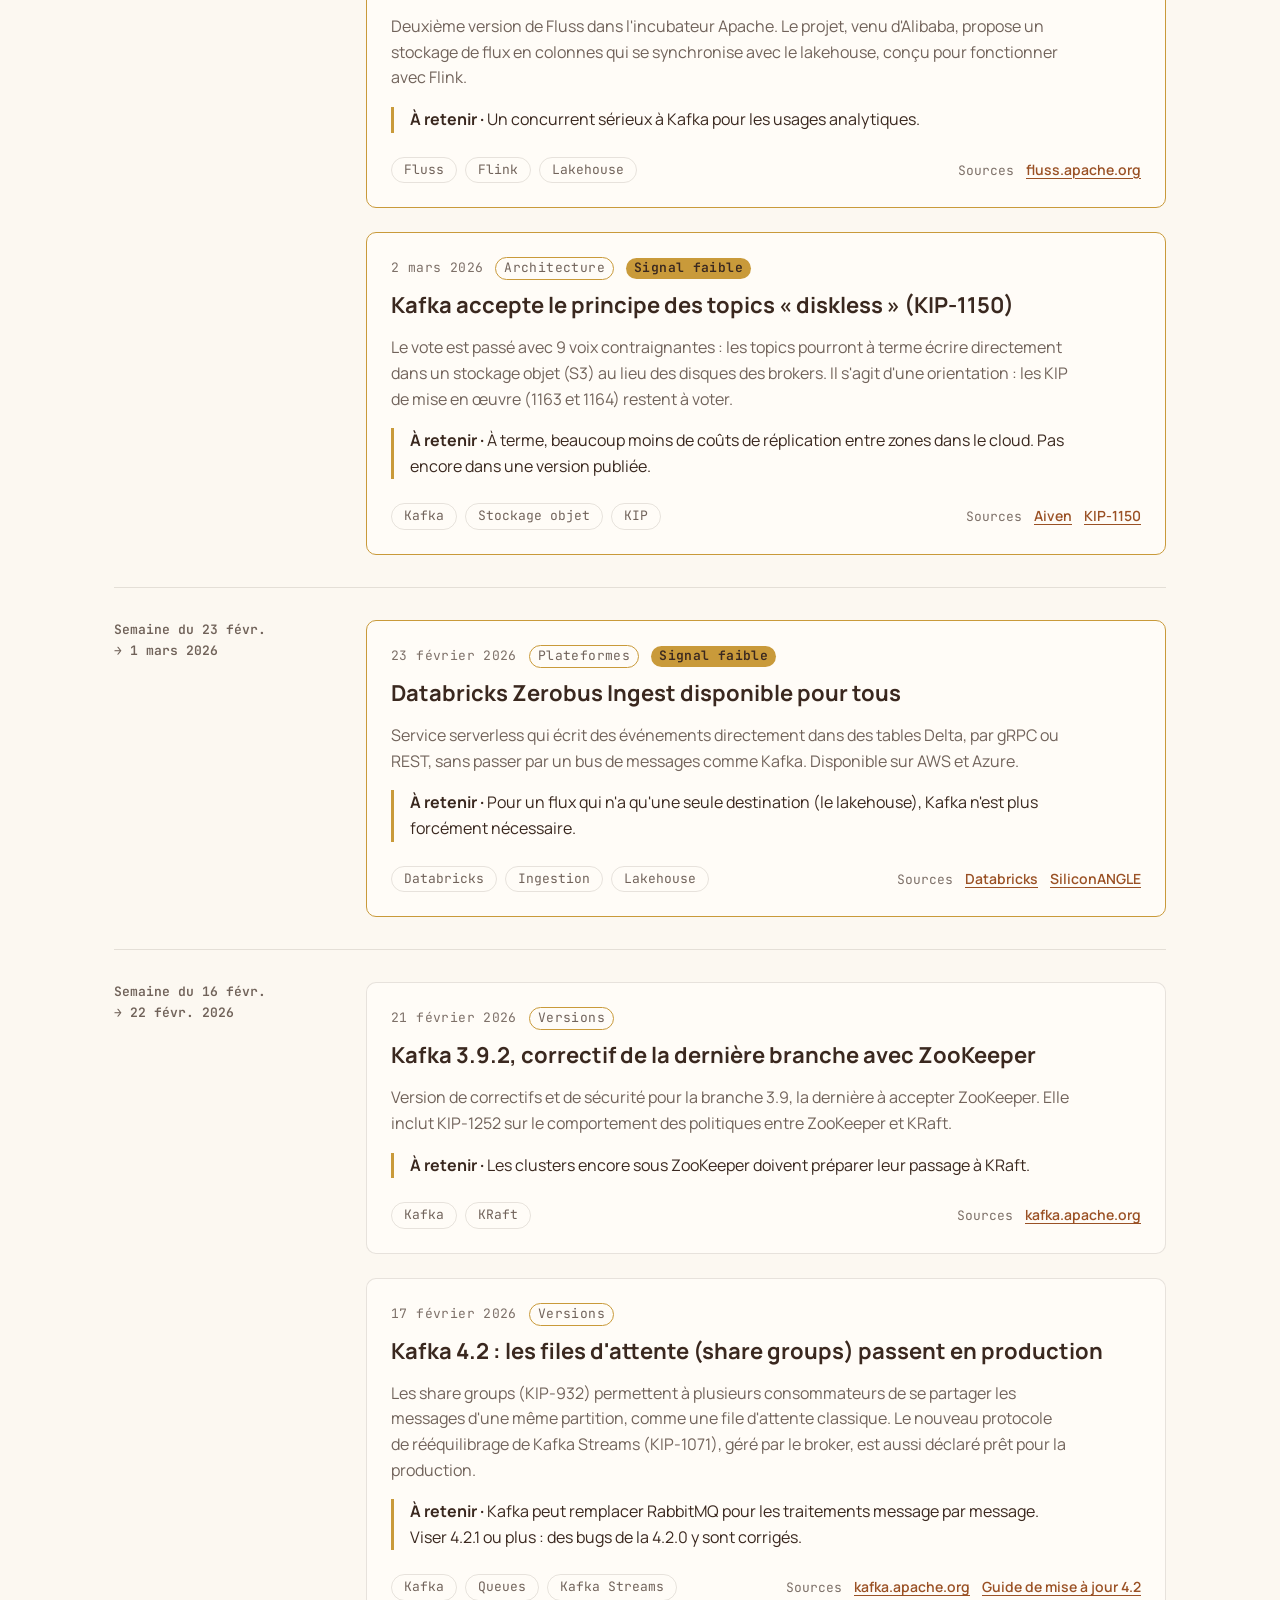
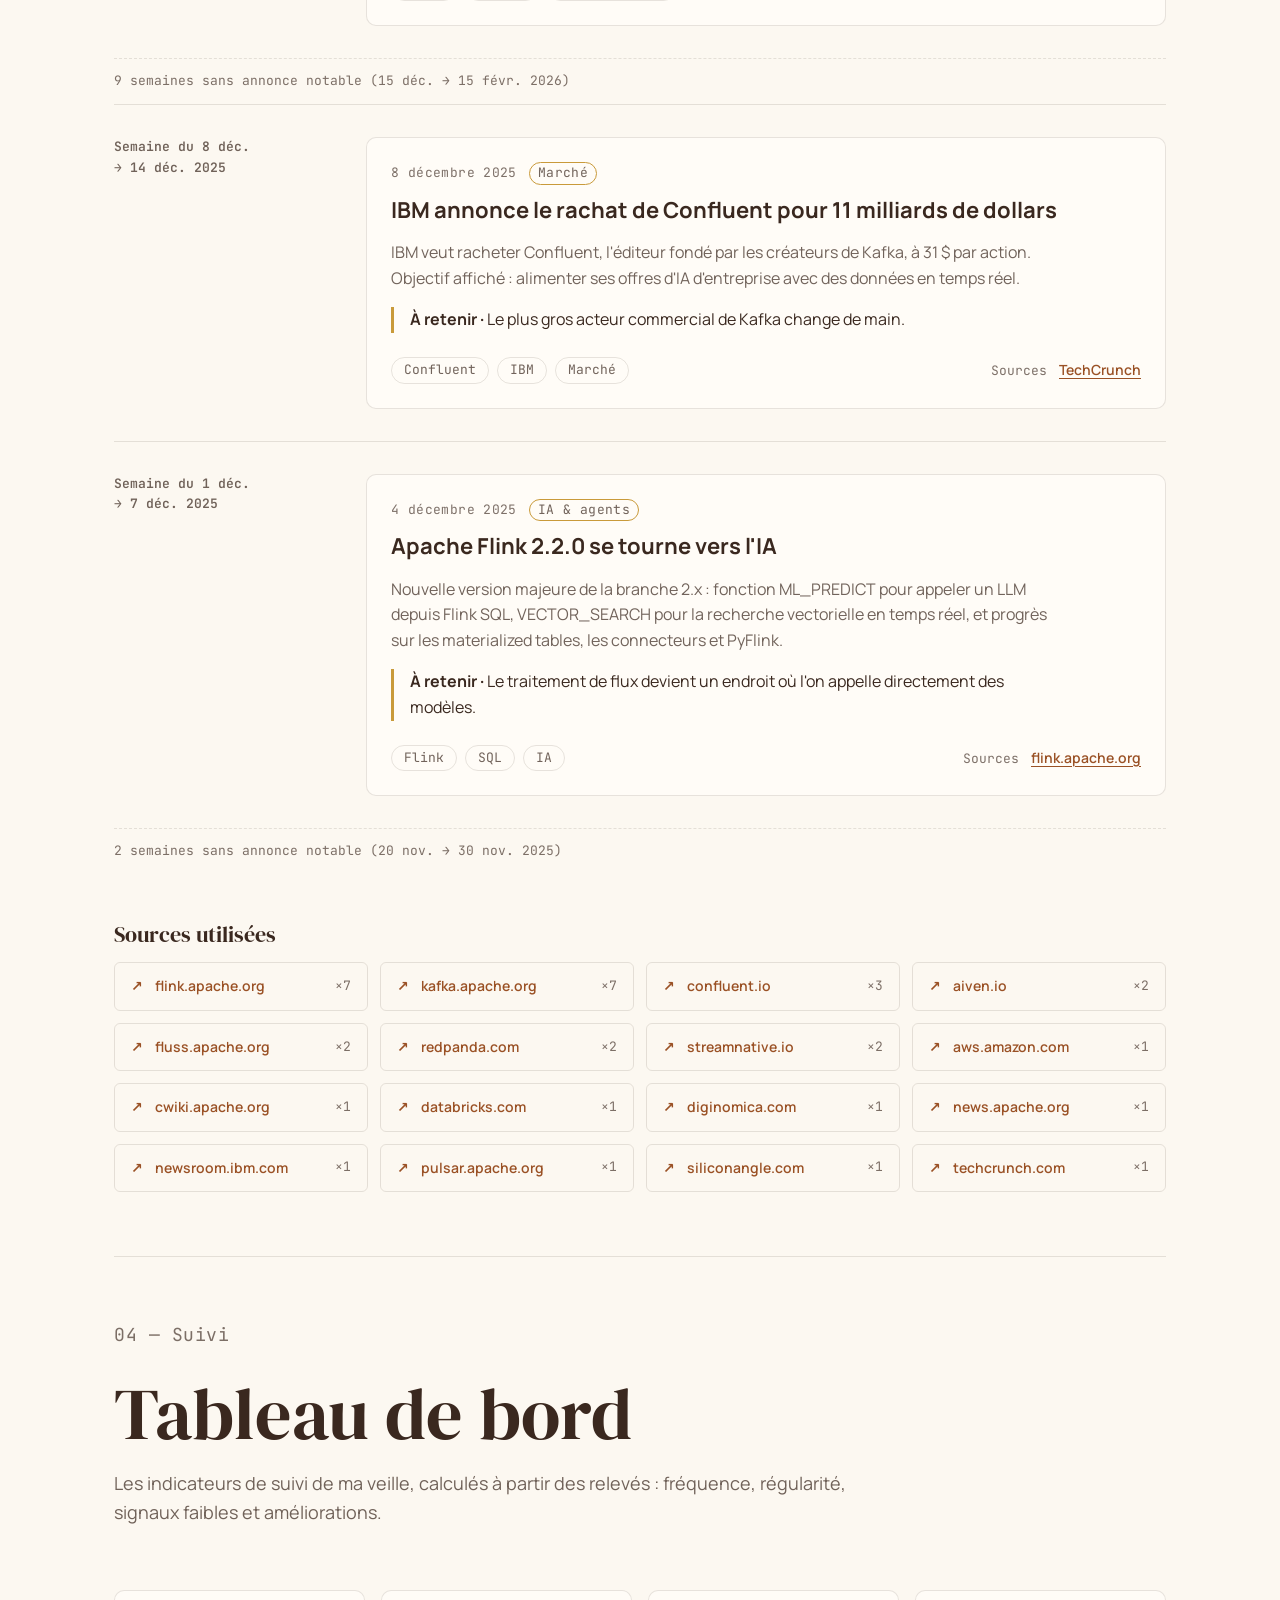
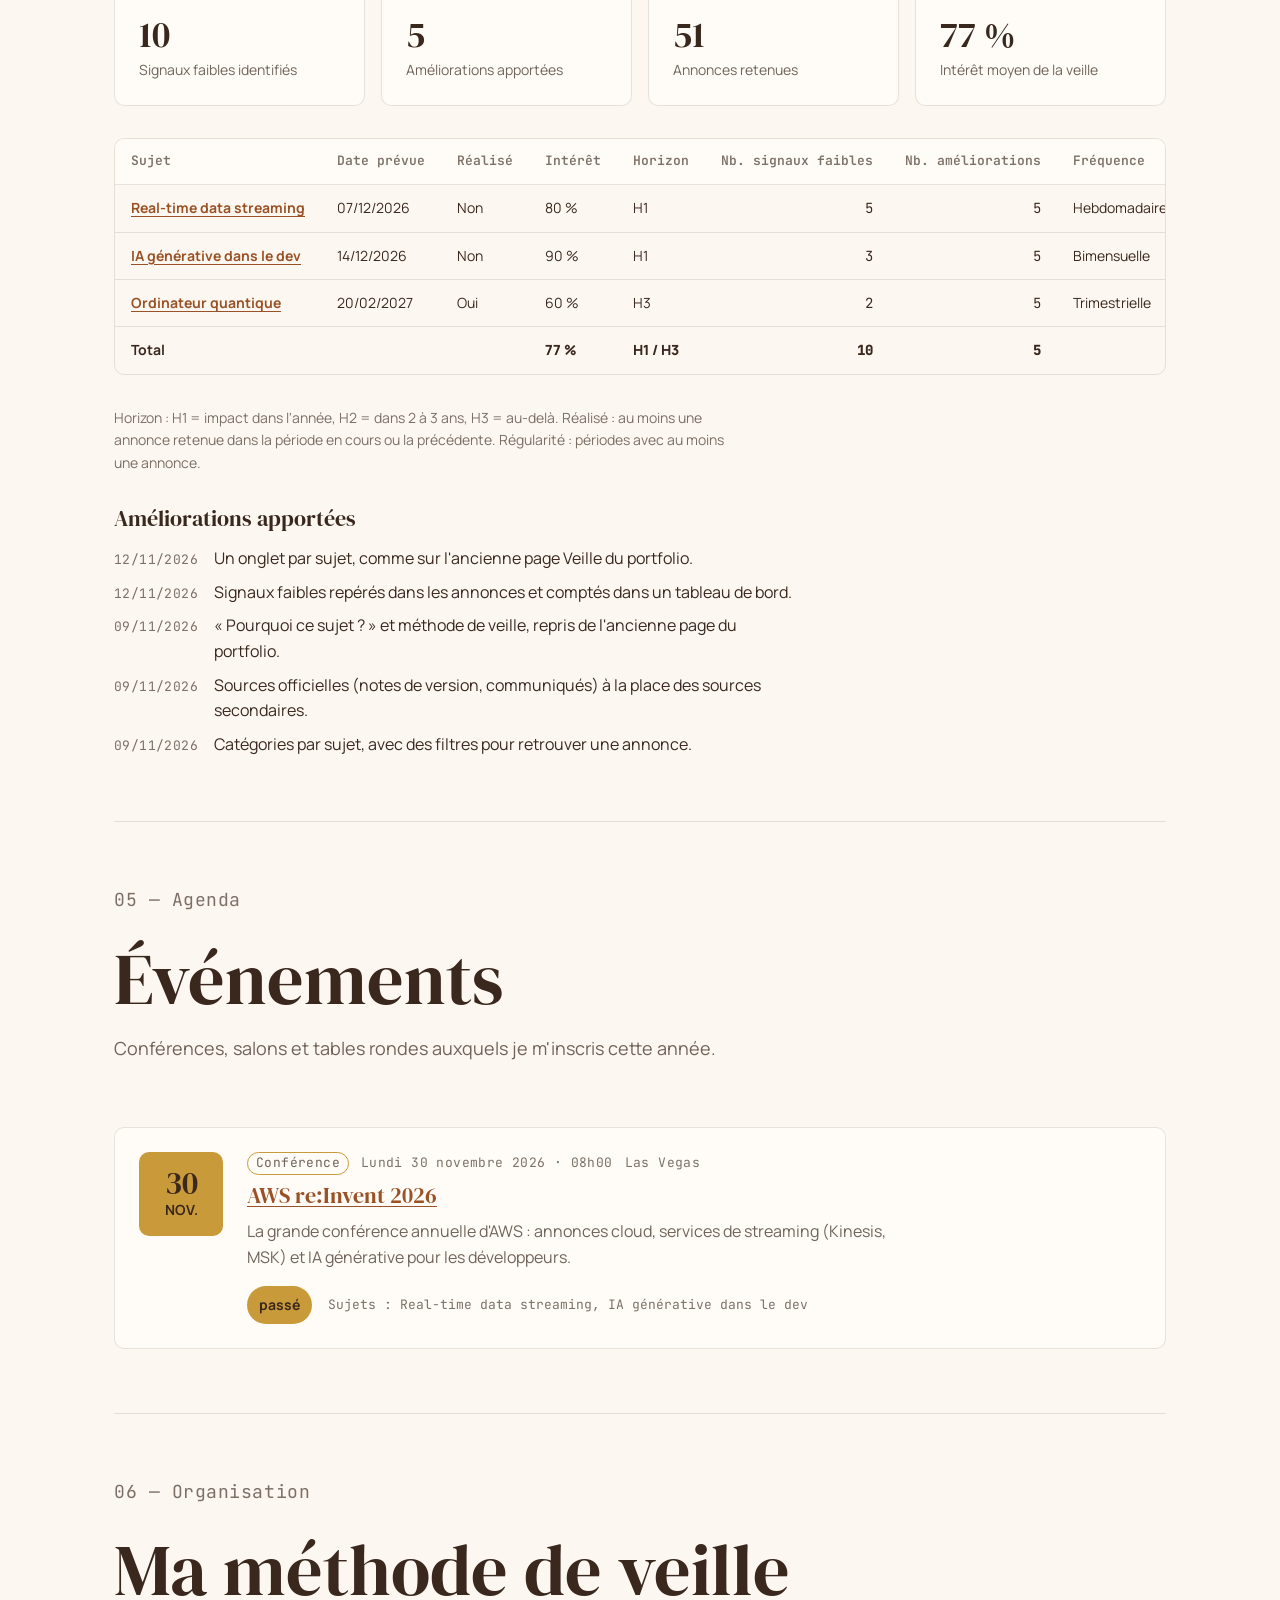
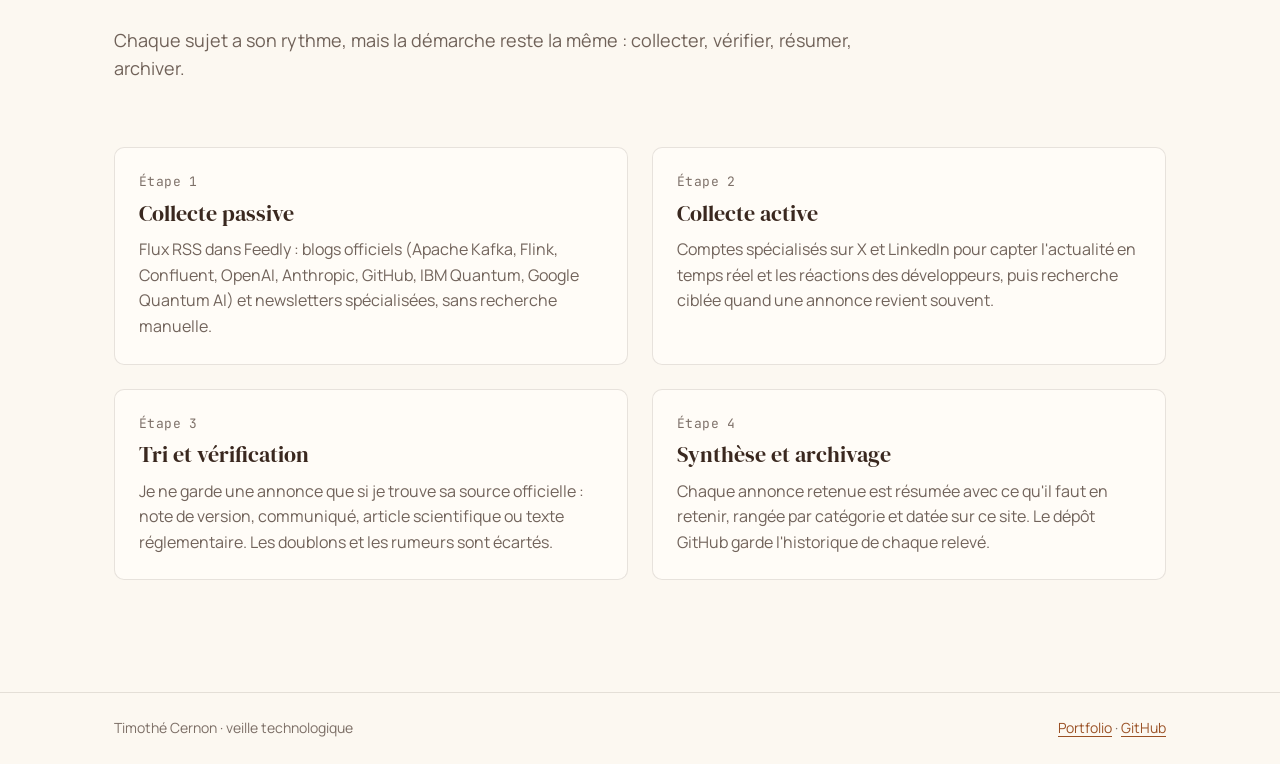
==== commit b20f5537: "Onglets par sujet, signaux faibles, tableau de bord et événements - Un onglet par sujet, sur le modè" ====
--- a/index.html
+++ b/index.html
@@ -16,6 +16,7 @@
       try { saved = localStorage.getItem('theme'); } catch (e) {}
       var dark = window.matchMedia('(prefers-color-scheme: dark)').matches;
       document.documentElement.dataset.theme = saved || (dark ? 'dark' : 'light');
+      document.documentElement.classList.add('js');
     })();
   </script>
 
@@ -29,6 +30,7 @@
   <script src="assets/js/site.js" defer></script>
 </head>
 <body>
+  <div class="welcome-screen" aria-hidden="true"></div>
   <a class="skip-link" href="#contenu">Aller au contenu</a>
 
   <header class="site-header">
@@ -36,9 +38,9 @@
       <nav class="nav" aria-label="Navigation principale">
         <ul>
           <li><a href="#accueil">Accueil</a></li>
-          <li><a href="#streaming">Streaming</a></li>
-          <li><a href="#ia">IA générative</a></li>
-          <li><a href="#quantique">Quantique</a></li>
+          <li><a href="#sujets">Sujets</a></li>
+          <li><a href="#tableau">Tableau de bord</a></li>
+          <li><a href="#evenements">Événements</a></li>
           <li><a href="#methode">Méthode</a></li>
         </ul>
       </nav>
@@ -55,11 +57,37 @@
       <ul class="overview" data-overview aria-label="Les trois sujets"></ul>
     </section>
 
-    <div data-topics></div>
+    <section class="page-block" id="sujets" aria-labelledby="titre-sujets">
+      <div class="page-head">
+        <p class="eyebrow">01 — 03 · Sujets</p>
+        <h2 id="titre-sujets">Mes trois sujets</h2>
+        <p>Un onglet par sujet : pourquoi je le suis, les signaux faibles repérés, les faits marquants relevés à chaque période et les sources utilisées.</p>
+      </div>
+      <div class="veille-tabs" role="tablist" aria-label="Sujets de veille" data-tabs></div>
+      <div class="section topic__body" data-topics></div>
+    </section>
+
+    <section class="page-block" id="tableau" aria-labelledby="titre-tableau">
+      <div class="page-head">
+        <p class="eyebrow">04 — Suivi</p>
+        <h2 id="titre-tableau">Tableau de bord</h2>
+        <p>Les indicateurs de suivi de ma veille, calculés à partir des relevés : fréquence, régularité, signaux faibles et améliorations.</p>
+      </div>
+      <div class="section dashboard" data-dashboard></div>
+    </section>
+
+    <section class="page-block" id="evenements" aria-labelledby="titre-evenements">
+      <div class="page-head">
+        <p class="eyebrow">05 — Agenda</p>
+        <h2 id="titre-evenements">Événements</h2>
+        <p>Conférences, salons et tables rondes auxquels je m'inscris cette année.</p>
+      </div>
+      <ul class="section events" data-events></ul>
+    </section>
 
     <section class="page-block" id="methode" aria-labelledby="titre-methode">
       <div class="page-head">
-        <p class="eyebrow">04 — Organisation</p>
+        <p class="eyebrow">06 — Organisation</p>
         <h2 id="titre-methode">Ma méthode de veille</h2>
         <p>Chaque sujet a son rythme, mais la démarche reste la même : collecter, vérifier, résumer, archiver.</p>
       </div>
--- a/assets/css/veille.css
+++ b/assets/css/veille.css
@@ -586,3 +586,449 @@
     }
   }
 }
+
+/* ==========================================================================
+   Onglets, signaux faibles, sources, tableau de bord et événements
+   (fonctionnement repris de l'ancienne page Veille du portfolio)
+   ========================================================================== */
+
+@layer components {
+  /* Écran de bienvenue : glisse vers le bas au chargement */
+  .welcome-screen {
+    display: none;
+  }
+
+  .js .welcome-screen {
+    display: block;
+    position: fixed;
+    inset: 0;
+    z-index: 200;
+    background: var(--text);
+    pointer-events: none;
+    transition: transform .45s cubic-bezier(.77, 0, .175, 1);
+  }
+
+  .js .welcome-screen.hide {
+    transform: translateY(100%);
+  }
+
+  /* Apparition des sections l'une après l'autre */
+  .js .intro,
+  .js .page-block {
+    opacity: 0;
+    transform: translateY(20px);
+    transition: opacity .5s ease, transform .5s cubic-bezier(.23, 1, .32, 1);
+  }
+
+  .js .intro.show,
+  .js .page-block.show {
+    opacity: 1;
+    transform: none;
+  }
+
+  @media (prefers-reduced-motion: reduce) {
+    .js .welcome-screen { transition: none; }
+    .js .intro,
+    .js .page-block { transition: none; transform: none; }
+  }
+
+  /* Onglets */
+  .veille-tabs {
+    display: flex;
+    flex-wrap: wrap;
+    gap: var(--s3);
+    margin-bottom: var(--s5);
+  }
+
+  .tab-btn {
+    display: inline-flex;
+    align-items: center;
+    gap: var(--s3);
+    min-height: 48px;
+    padding: var(--s3) var(--s5);
+    border: 1px solid var(--border);
+    border-radius: var(--r-btn);
+    background: none;
+    color: var(--action);
+    font: inherit;
+    font-weight: 700;
+    cursor: pointer;
+    transition: background-color .2s, border-color .2s, color .2s;
+  }
+
+  .tab-btn:hover {
+    border-color: var(--action);
+  }
+
+  .tab-btn.active {
+    background: var(--action);
+    border-color: var(--action);
+    color: var(--on-action);
+  }
+
+  .tab-btn__num {
+    font-family: var(--font-mono);
+    font-size: var(--fs-mono);
+    font-weight: 400;
+    opacity: .8;
+  }
+
+  .tab-content {
+    display: none;
+  }
+
+  .tab-content.active {
+    display: block;
+  }
+
+  .tab-content:focus {
+    outline: none;
+  }
+
+  .veille-block > * + * {
+    margin-top: var(--s7);
+  }
+
+  .veille-tag {
+    font-family: var(--font-mono);
+    font-size: var(--fs-mono);
+    color: var(--text-3);
+    letter-spacing: .03em;
+    text-transform: uppercase;
+  }
+
+  .veille-block-header h2 {
+    margin: var(--s2) 0 var(--s2);
+    font-size: var(--fs-h2);
+  }
+
+  .veille-period {
+    margin: 0 0 var(--s4);
+    font-weight: 700;
+    color: var(--text-2);
+  }
+
+  .veille-intro {
+    margin: 0 0 var(--s5);
+    font-size: 1.125rem;
+  }
+
+  .topic__status {
+    display: flex;
+    flex-wrap: wrap;
+    align-items: center;
+    gap: var(--s3) var(--s4);
+    margin: 0;
+  }
+
+  .veille-why,
+  .veille-findings > h3,
+  .veille-sources > h3 {
+    max-width: var(--readw);
+  }
+
+  .veille-why {
+    padding-left: var(--s4);
+    border-left: 3px solid var(--accent);
+  }
+
+  .veille-why h3,
+  .veille-findings > h3,
+  .veille-sources > h3 {
+    margin: 0 0 var(--s4);
+    font-size: var(--fs-h3);
+  }
+
+  .veille-why p {
+    margin: 0;
+  }
+
+  /* Signaux faibles : présentation des « faits marquants » de l'ancienne page */
+  .findings-list {
+    display: grid;
+    gap: var(--s3);
+  }
+
+  .finding-item {
+    display: flex;
+    gap: var(--s4);
+    padding: var(--s4) var(--s5);
+    background: var(--surface);
+    border: 1px solid var(--border);
+    border-radius: var(--r-card);
+  }
+
+  .finding-dot {
+    flex-shrink: 0;
+    width: 10px;
+    height: 10px;
+    margin-top: 6px;
+    border-radius: 50%;
+    background: var(--accent);
+  }
+
+  .finding-item .eyebrow {
+    margin-bottom: var(--s1);
+  }
+
+  .finding-item h4 {
+    margin: 0 0 var(--s2);
+    font-size: 1.0625rem;
+  }
+
+  .finding-item p:last-child {
+    margin: 0;
+  }
+
+  .entry__signal {
+    padding: 0 var(--s2);
+    border-radius: var(--r-pill);
+    background: var(--accent);
+    color: var(--on-accent);
+    font-weight: 600;
+  }
+
+  .entry.is-signal {
+    border-color: var(--accent);
+  }
+
+  /* Sources utilisées */
+  .sources-grid {
+    display: grid;
+    grid-template-columns: repeat(auto-fill, minmax(220px, 1fr));
+    gap: var(--s3);
+    margin: 0;
+    padding: 0;
+    list-style: none;
+  }
+
+  .source-item {
+    display: flex;
+    align-items: center;
+    gap: var(--s3);
+    height: 100%;
+    padding: var(--s3) var(--s4);
+    border: 1px solid var(--border);
+    border-radius: var(--r-btn);
+    font-size: var(--fs-small);
+    font-weight: 600;
+    text-decoration: none;
+    transition: border-color .2s;
+  }
+
+  .source-item:hover {
+    border-color: var(--action);
+    text-decoration: none;
+  }
+
+  .source-item__name {
+    flex: 1;
+    min-width: 0;
+    overflow-wrap: anywhere;
+  }
+
+  .source-item__count {
+    font-family: var(--font-mono);
+    font-size: var(--fs-mono);
+    font-weight: 400;
+    color: var(--text-3);
+  }
+
+  /* Tableau de bord */
+  .dashboard > * + * {
+    margin-top: var(--s6);
+  }
+
+  .kpi-tiles {
+    display: grid;
+    grid-template-columns: repeat(4, minmax(0, 1fr));
+    gap: var(--s4);
+    margin: 0;
+    padding: 0;
+    list-style: none;
+  }
+
+  .kpi-tile:hover {
+    border-color: var(--border);
+  }
+
+  .kpi-tile__value {
+    margin: 0 0 var(--s1);
+    font-family: var(--font-title);
+    font-size: var(--fs-h2);
+    line-height: 1.1;
+    color: var(--text);
+  }
+
+  .kpi-tile__label {
+    margin: 0;
+    font-size: var(--fs-small);
+    color: var(--text-2);
+  }
+
+  .kpi-table-wrap {
+    overflow-x: auto;
+    border: 1px solid var(--border);
+    border-radius: var(--r-card);
+  }
+
+  .kpi-table {
+    width: 100%;
+    border-collapse: collapse;
+    font-size: var(--fs-small);
+  }
+
+  .kpi-table th,
+  .kpi-table td {
+    padding: var(--s3) var(--s4);
+    border-bottom: 1px solid var(--border);
+    text-align: left;
+    white-space: nowrap;
+  }
+
+  .kpi-table thead th {
+    font-family: var(--font-mono);
+    font-size: var(--fs-mono);
+    font-weight: 600;
+    color: var(--text-3);
+    background: var(--surface);
+  }
+
+  .kpi-table .num {
+    text-align: right;
+    font-family: var(--font-mono);
+  }
+
+  .kpi-table tbody tr:last-child > * {
+    border-bottom: 0;
+  }
+
+  .kpi-table__total {
+    font-weight: 800;
+  }
+
+  .status {
+    padding: 2px var(--s2);
+    border-radius: var(--r-pill);
+    font-weight: 700;
+  }
+
+  .status.is-ok {
+    background: var(--accent);
+    color: var(--on-accent);
+  }
+
+  .status.is-late {
+    border: 1px solid var(--action);
+    color: var(--action);
+  }
+
+  .kpi-legend {
+    max-width: var(--readw);
+    font-size: var(--fs-small);
+    color: var(--text-3);
+  }
+
+  .improvements {
+    display: grid;
+    gap: var(--s2);
+    max-width: var(--readw);
+    margin: 0;
+    padding: 0;
+    list-style: none;
+  }
+
+  .improvements li {
+    display: flex;
+    gap: var(--s4);
+    align-items: baseline;
+  }
+
+  .improvements .eyebrow {
+    flex-shrink: 0;
+    margin: 0;
+  }
+
+  /* Événements */
+  .events {
+    display: grid;
+    gap: var(--s5);
+    margin: 0;
+    padding-inline: 0;
+    list-style: none;
+  }
+
+  .event {
+    display: flex;
+    gap: var(--s5);
+  }
+
+  .event__date {
+    display: flex;
+    flex-direction: column;
+    align-items: center;
+    justify-content: center;
+    flex-shrink: 0;
+    width: 84px;
+    height: 84px;
+    border-radius: var(--r-card);
+    background: var(--accent);
+    color: var(--on-accent);
+  }
+
+  .event__day {
+    font-family: var(--font-title);
+    font-size: 2rem;
+    line-height: 1;
+  }
+
+  .event__month {
+    font-weight: 700;
+    text-transform: uppercase;
+    font-size: var(--fs-small);
+  }
+
+  .event__meta {
+    display: flex;
+    flex-wrap: wrap;
+    gap: var(--s2) var(--s3);
+    align-items: center;
+  }
+
+  .event__meta time::first-letter {
+    text-transform: uppercase;
+  }
+
+  .event__title {
+    margin: 0 0 var(--s3);
+    font-size: var(--fs-h3);
+  }
+
+  .event__summary {
+    margin: 0 0 var(--s4);
+  }
+
+  .event__foot {
+    display: flex;
+    flex-wrap: wrap;
+    align-items: center;
+    gap: var(--s3) var(--s4);
+    margin: 0;
+  }
+
+  @media (max-width: 860px) {
+    .kpi-tiles {
+      grid-template-columns: repeat(2, minmax(0, 1fr));
+    }
+  }
+
+  @media (max-width: 560px) {
+    .event {
+      flex-direction: column;
+    }
+
+    .finding-item {
+      padding: var(--s4);
+    }
+  }
+}
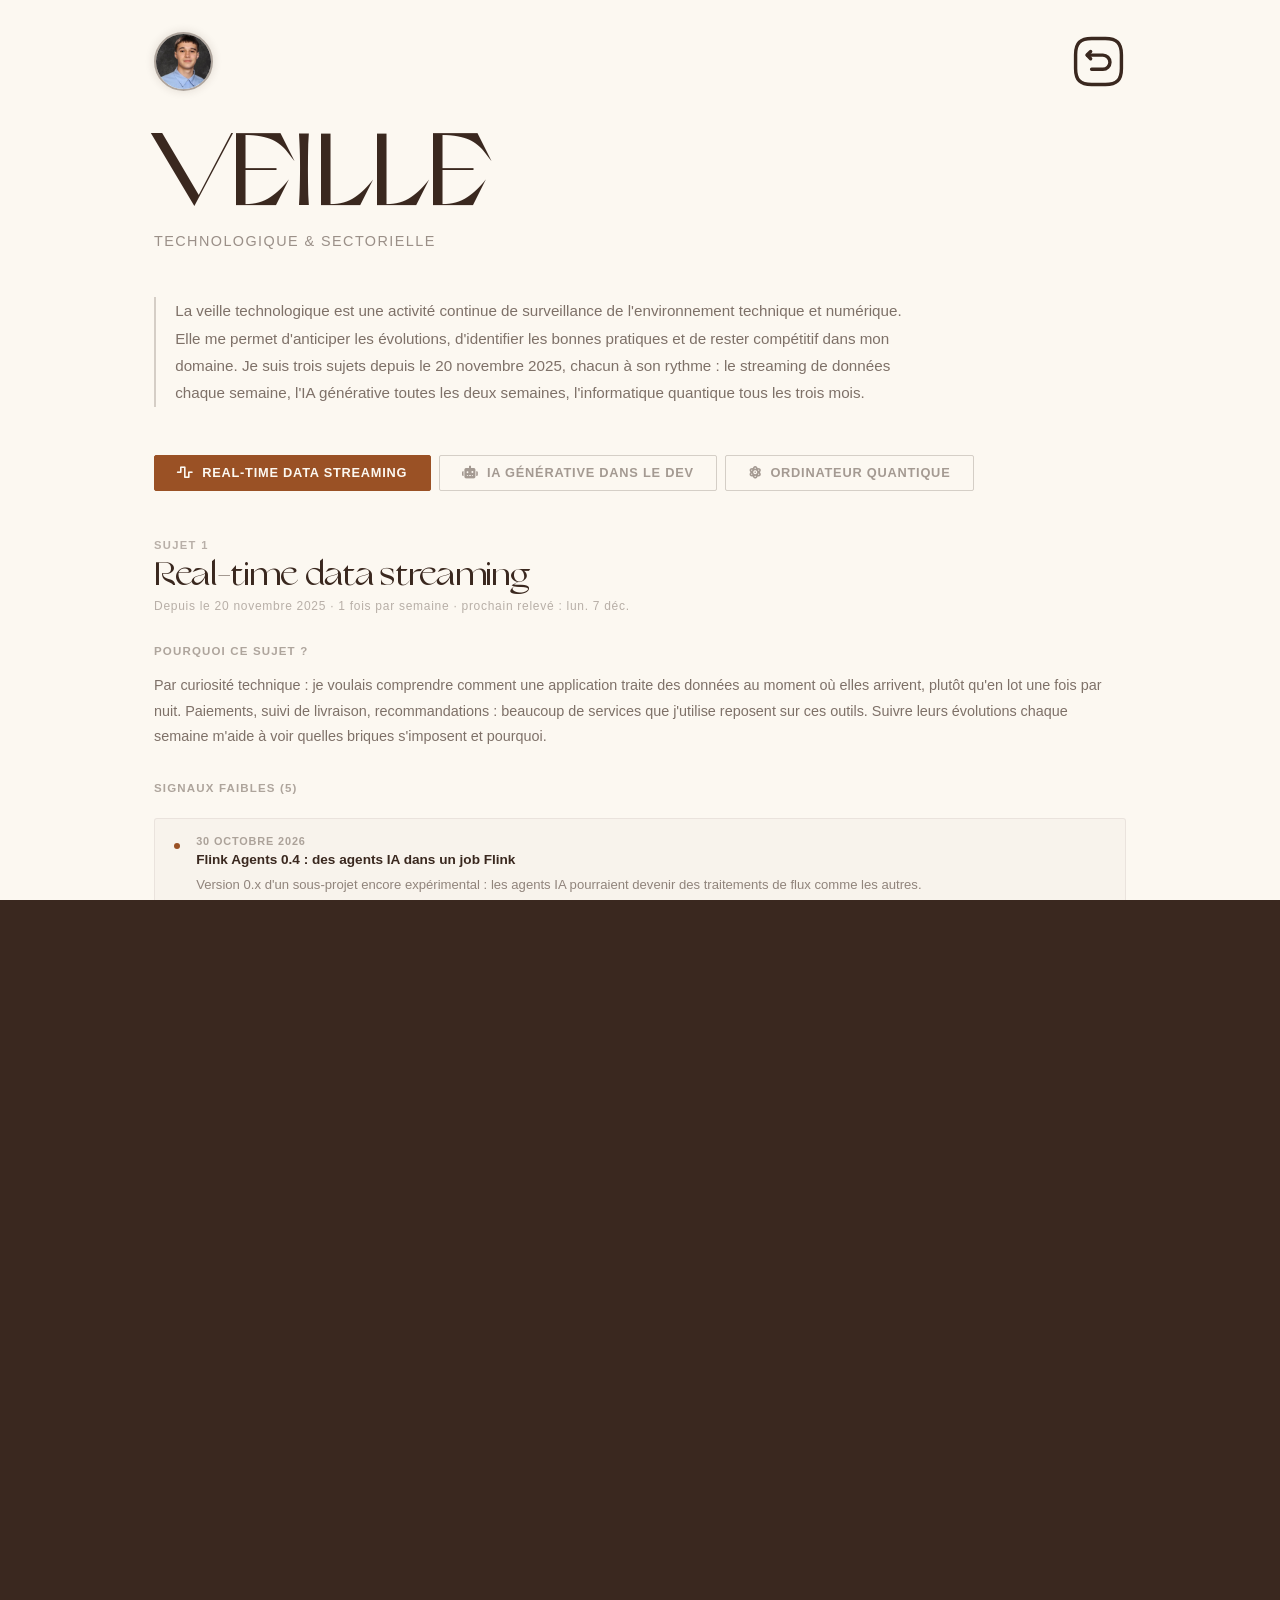
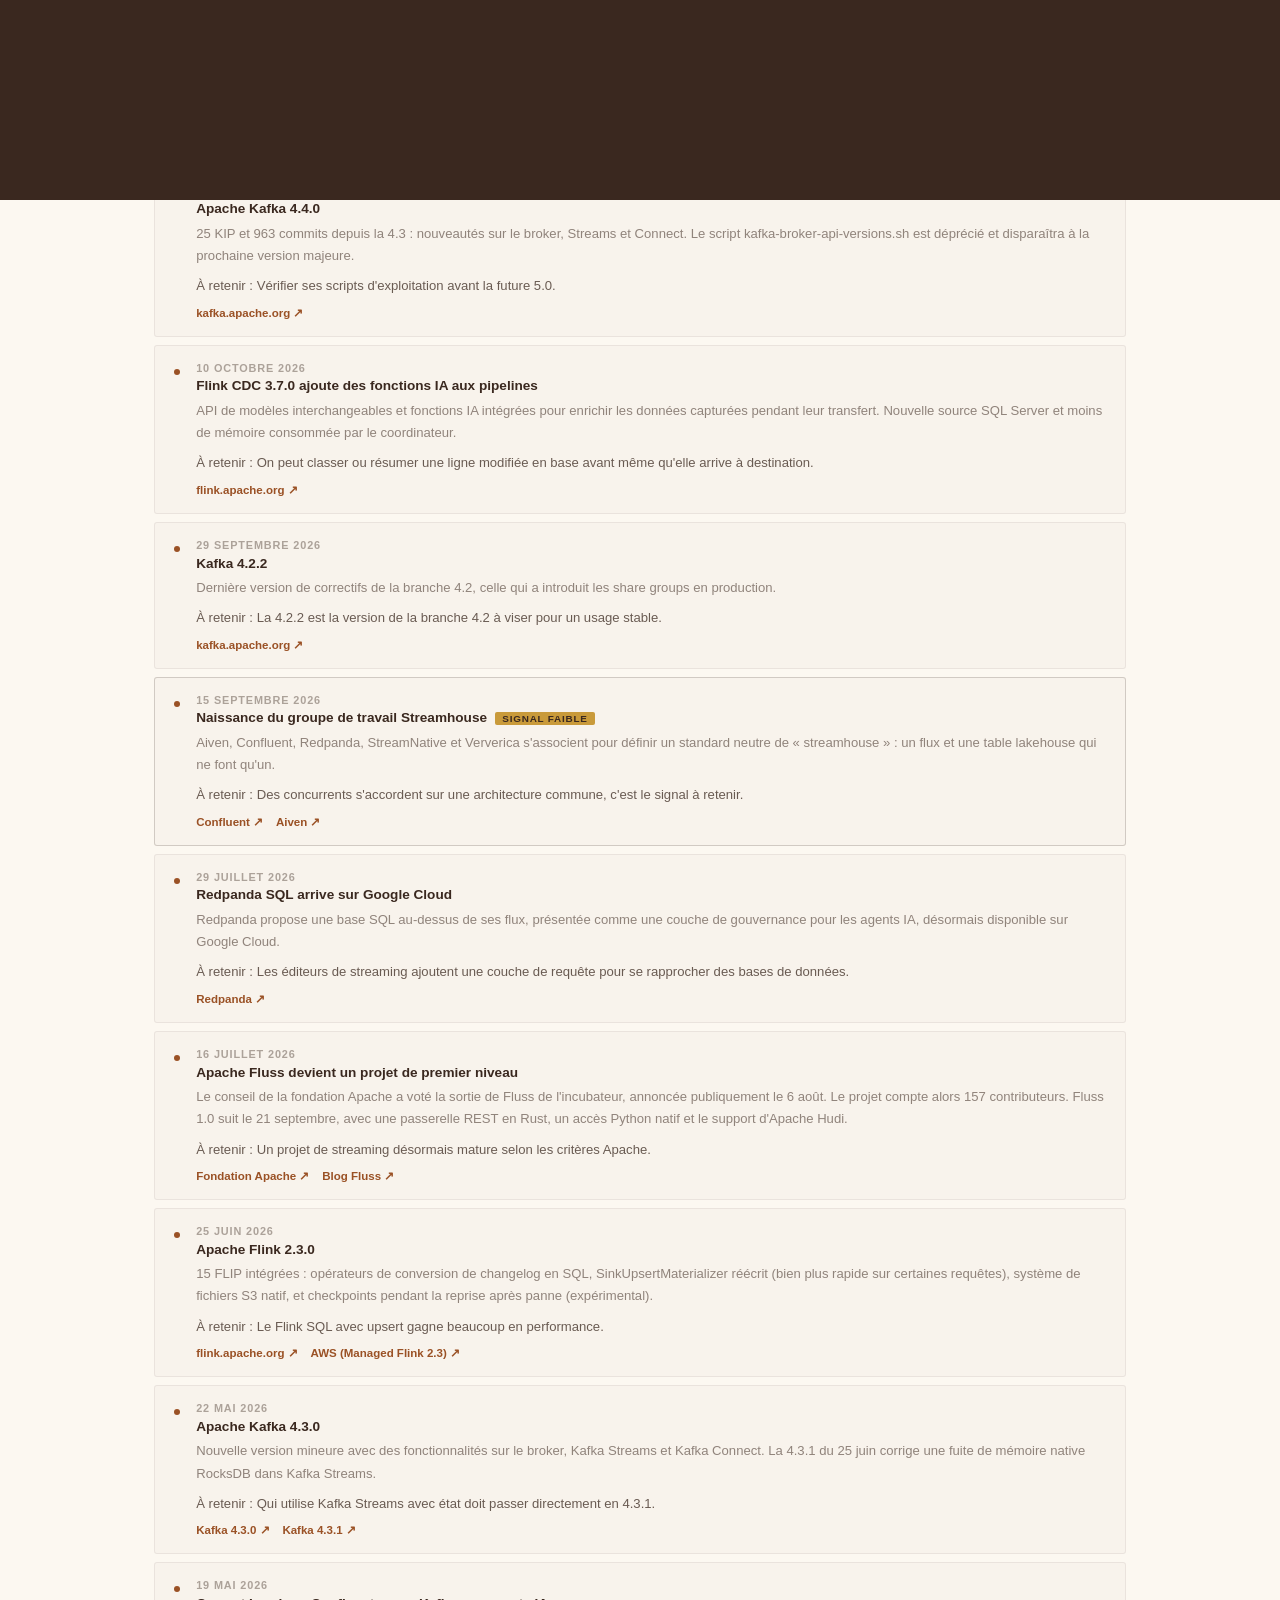
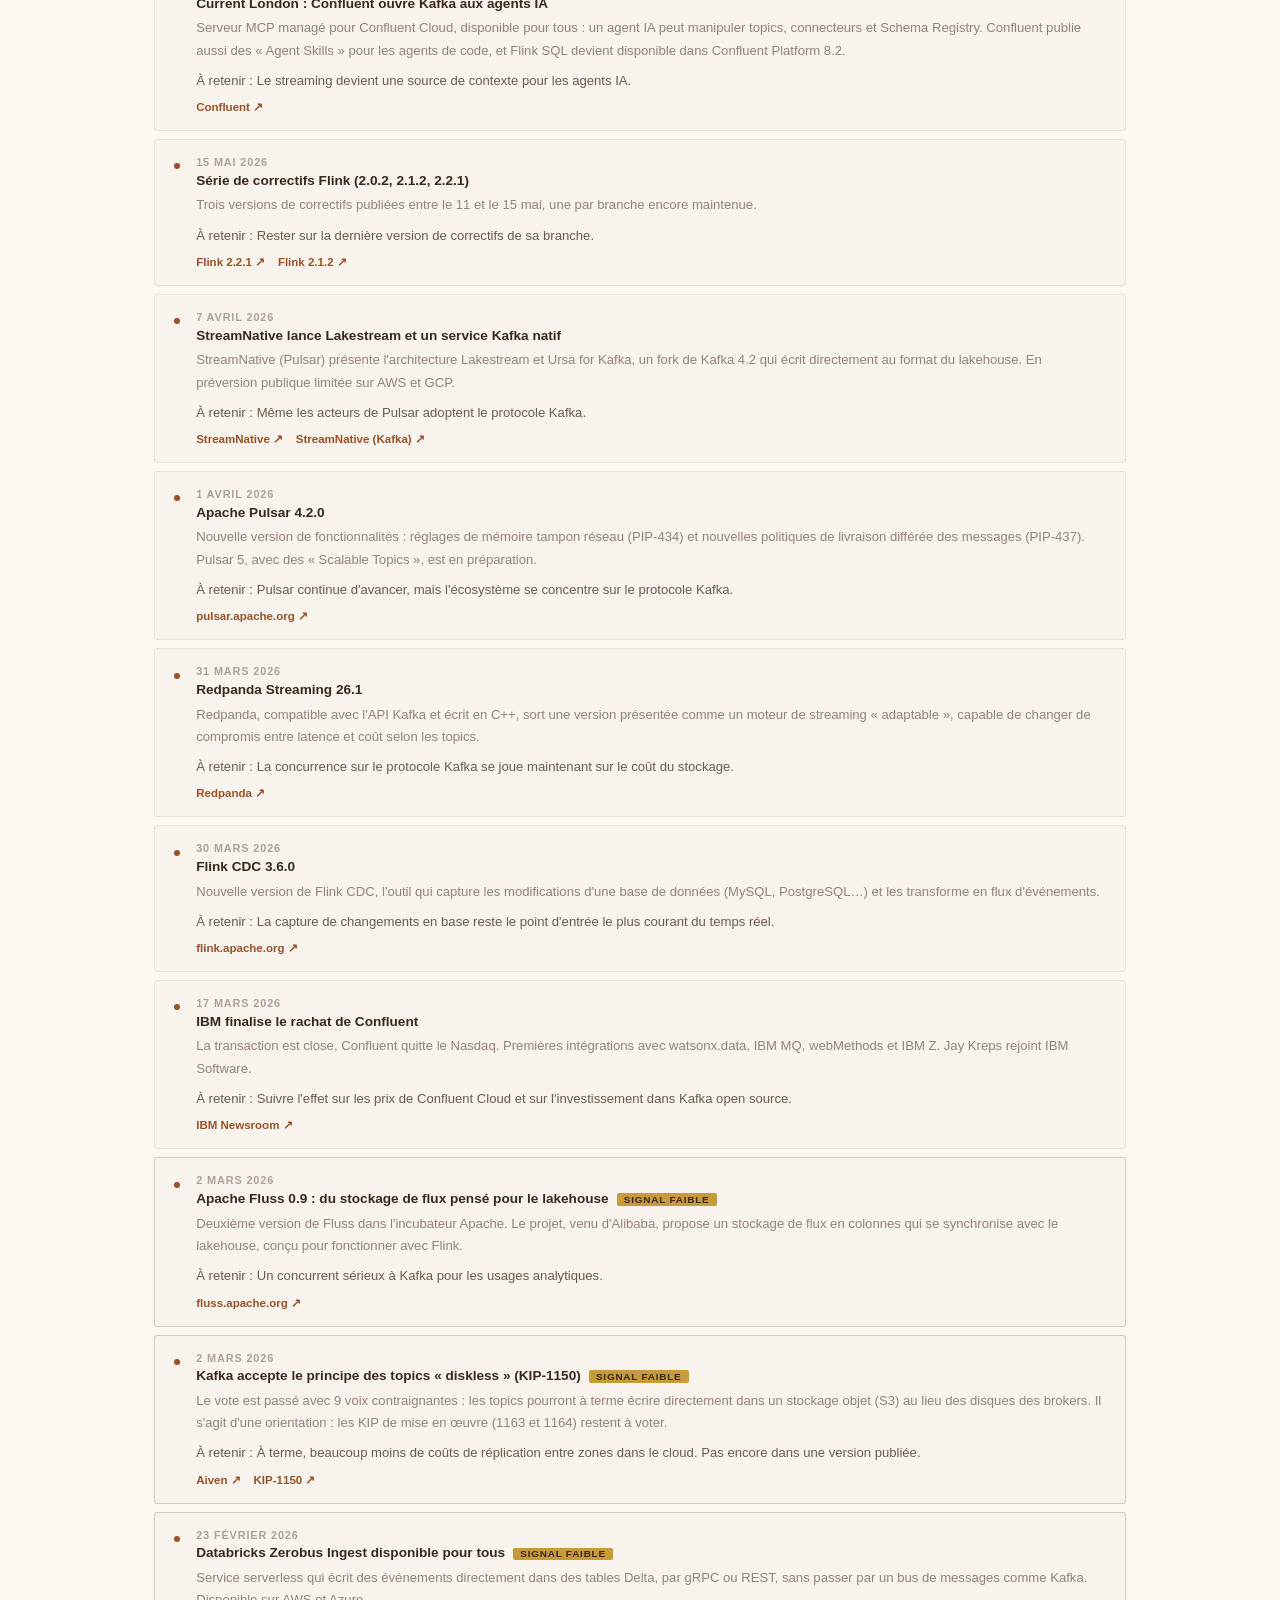
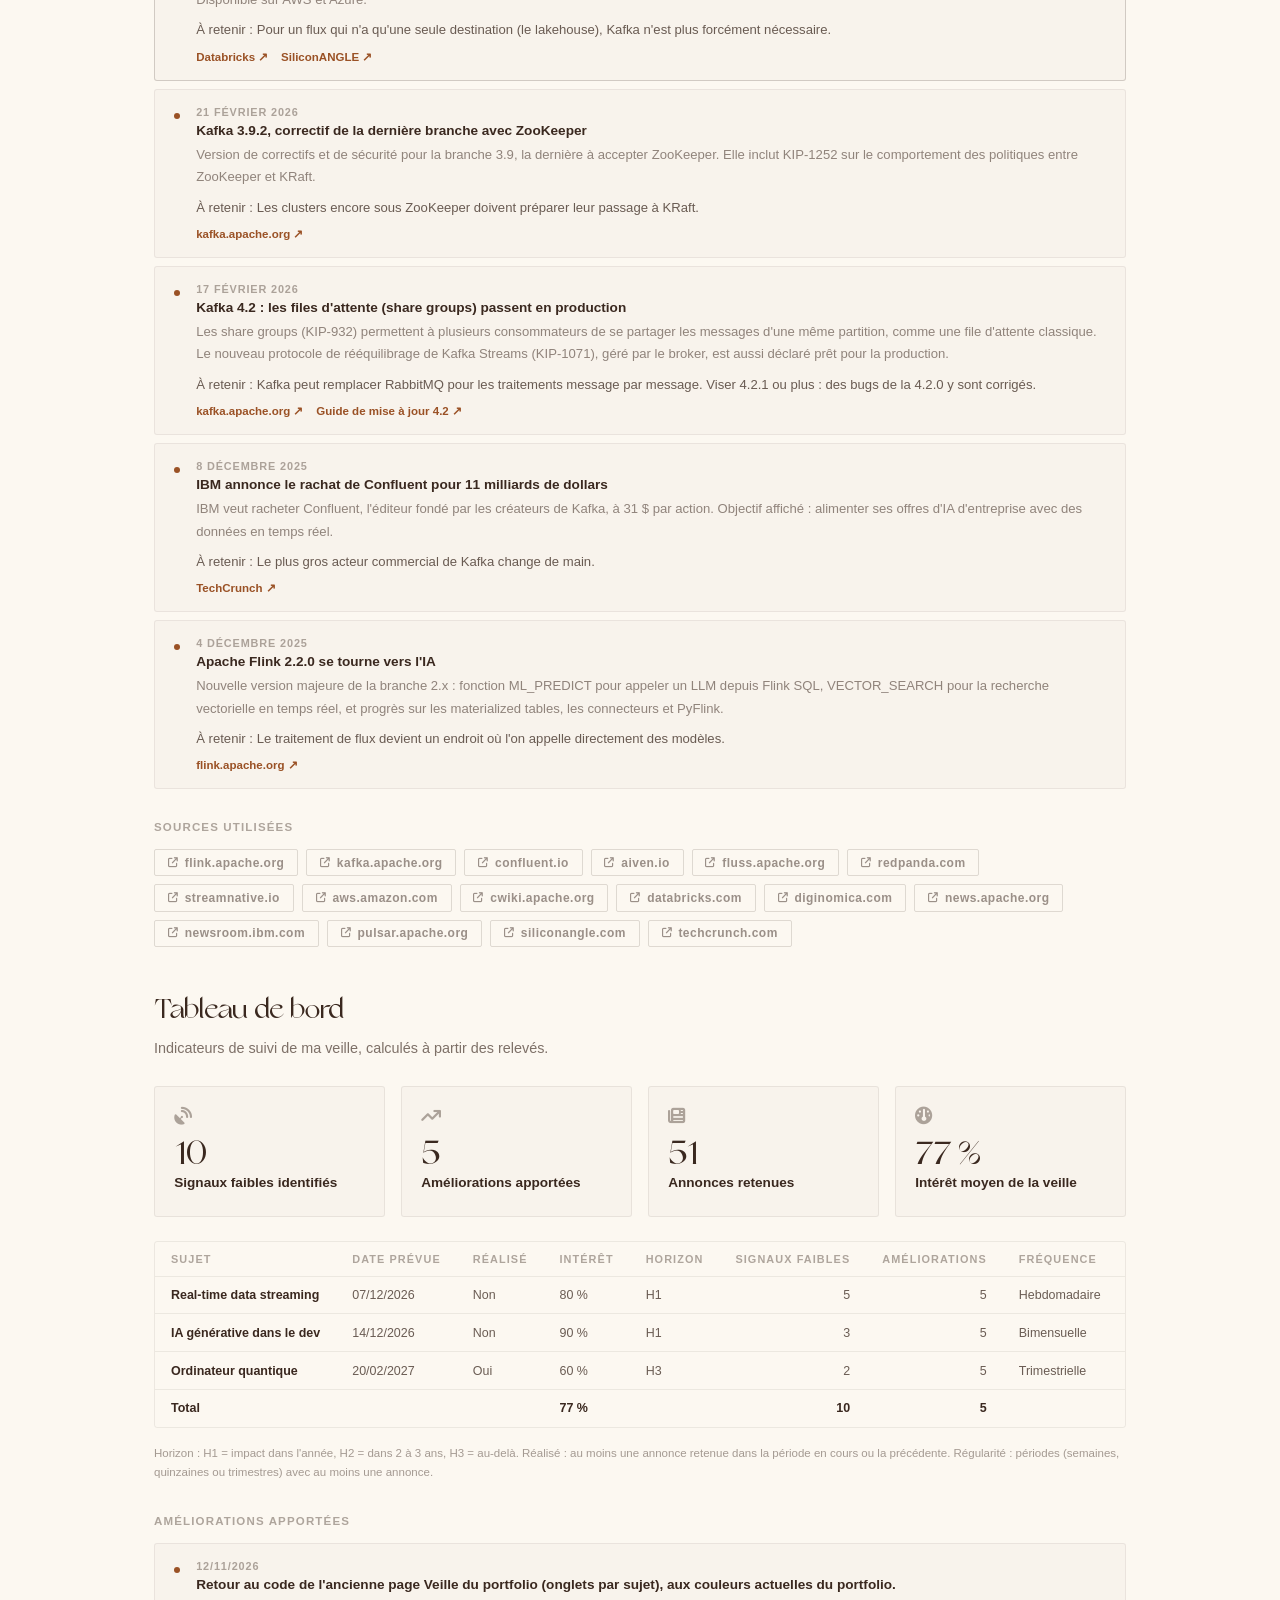
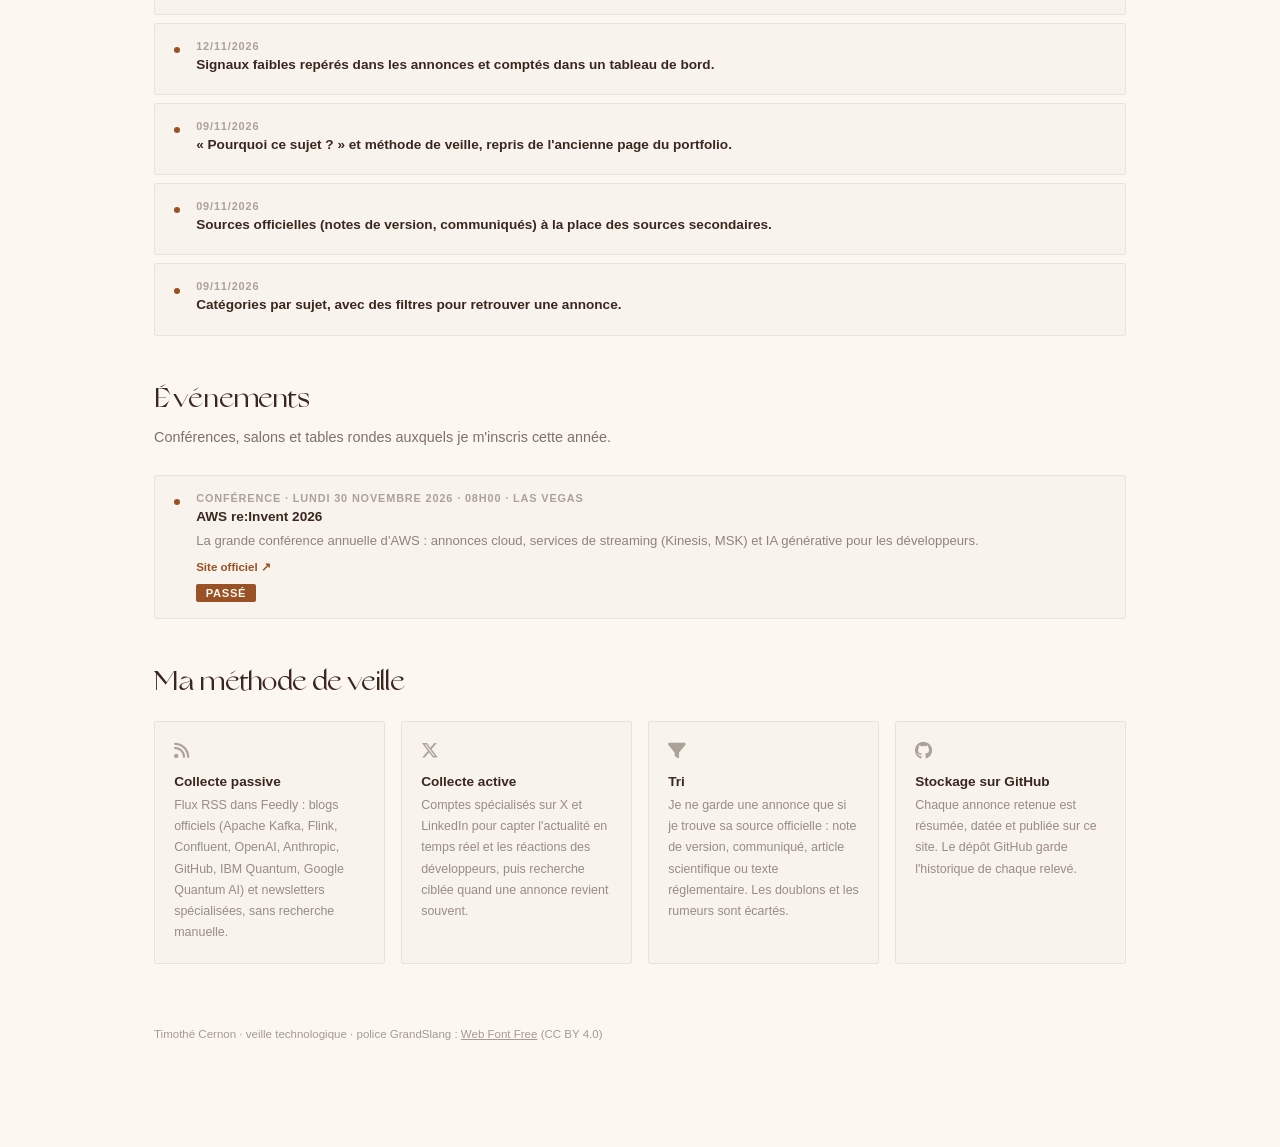
==== commit b1c92296: "Code de l'ancienne page Veille du portfolio, nouvelles couleurs Reprise à l'identique de veille.html" ====
--- a/index.html
+++ b/index.html
@@ -1,128 +1,124 @@
-<!doctype html>
+<!DOCTYPE html>
 <html lang="fr">
 <head>
-  <meta charset="UTF-8">
-  <meta name="viewport" content="width=device-width, initial-scale=1.0">
-  <title>Veille technologique — Timothé Cernon</title>
-  <meta name="description" content="Veille technologique de Timothé Cernon : real-time data streaming, IA générative dans le développement et ordinateur quantique, depuis le 20 novembre 2025.">
-  <meta name="theme-color" content="#FCF8F1" media="(prefers-color-scheme: light)">
-  <meta name="theme-color" content="#1E1612" media="(prefers-color-scheme: dark)">
-  <link rel="icon" type="image/png" href="assets/images/favicon.png">
-
-  <!-- Thème posé avant le CSS : pas de flash au chargement -->
-  <script>
-    (function () {
-      var saved = null;
-      try { saved = localStorage.getItem('theme'); } catch (e) {}
-      var dark = window.matchMedia('(prefers-color-scheme: dark)').matches;
-      document.documentElement.dataset.theme = saved || (dark ? 'dark' : 'light');
-      document.documentElement.classList.add('js');
-    })();
-  </script>
-
-  <link rel="preconnect" href="https://fonts.googleapis.com">
-  <link rel="preconnect" href="https://fonts.gstatic.com" crossorigin>
-  <link href="https://fonts.googleapis.com/css2?family=DM+Serif+Display&family=Manrope:wght@400;600;700;800&family=JetBrains+Mono:wght@400;600&display=swap" rel="stylesheet">
-  <link rel="stylesheet" href="assets/css/tokens.css">
-  <link rel="stylesheet" href="assets/css/veille.css">
-  <script src="assets/js/data.js" defer></script>
-  <script src="assets/js/app.js" defer></script>
-  <script src="assets/js/site.js" defer></script>
+    <meta charset="UTF-8">
+    <meta name="viewport" content="width=device-width, initial-scale=1.0" />
+    <meta name="theme-color" content="#FCF8F1" media="(prefers-color-scheme: light)" />
+    <meta name="theme-color" content="#1E1612" media="(prefers-color-scheme: dark)" />
+    <title>Veille Technologique - Timothé Cernon</title>
+    <meta name="description" content="Veille technologique de Timothé Cernon : real-time data streaming, IA générative dans le développement et ordinateur quantique, depuis le 20 novembre 2025.">
+    <link rel="icon" type="image/png" href="assets/images/favicon.png">
+    <link rel="stylesheet" href="assets/css/veille.css">
+    <link rel="stylesheet" href="https://cdnjs.cloudflare.com/ajax/libs/font-awesome/6.5.0/css/all.min.css">
+    <script src="assets/js/data.js" defer></script>
+    <script src="assets/js/app.js" defer></script>
 </head>
 <body>
-  <div class="welcome-screen" aria-hidden="true"></div>
-  <a class="skip-link" href="#contenu">Aller au contenu</a>
+<div class="welcome-screen"></div>
 
-  <header class="site-header">
-    <div class="container site-header__inner">
-      <nav class="nav" aria-label="Navigation principale">
-        <ul>
-          <li><a href="#accueil">Accueil</a></li>
-          <li><a href="#sujets">Sujets</a></li>
-          <li><a href="#tableau">Tableau de bord</a></li>
-          <li><a href="#evenements">Événements</a></li>
-          <li><a href="#methode">Méthode</a></li>
-        </ul>
-      </nav>
-      <button class="theme-toggle" type="button" aria-label="Changer de thème">◐</button>
+<div class="container">
+    <div class="header">
+        <a href="https://timothe-cernon.fr">
+            <img src="assets/images/PhotoCV.png" alt="Photo de profil" class="profile-pic">
+        </a>
+        <a href="https://timothe-cernon.fr" aria-label="Retour au portfolio">
+            <svg class="back" viewBox="0 0 24 24" fill="none" xmlns="http://www.w3.org/2000/svg" aria-hidden="true">
+                <path d="M9 22H15C20 22 22 20 22 15V9C22 4 20 2 15 2H9C4 2 2 4 2 9V15C2 20 4 22 9 22Z" stroke="currentColor" stroke-width="1.5" stroke-linecap="round" stroke-linejoin="round"/>
+                <path d="M9.00002 15.3802H13.92C15.62 15.3802 17 14.0002 17 12.3002C17 10.6002 15.62 9.22021 13.92 9.22021H7.15002" stroke="currentColor" stroke-width="1.5" stroke-miterlimit="10" stroke-linecap="round" stroke-linejoin="round"/>
+                <path d="M8.57 10.7701L7 9.19012L8.57 7.62012" stroke="currentColor" stroke-width="1.5" stroke-linecap="round" stroke-linejoin="round"/>
+            </svg>
+        </a>
     </div>
-  </header>
 
-  <main id="contenu" class="container site-main">
-    <section class="intro" id="accueil" aria-labelledby="titre-veille">
-      <h1 id="titre-veille">Veille technologique</h1>
-      <p class="intro__lead">Trois sujets, chacun à son rythme.</p>
-      <p>Le streaming de données bouge chaque semaine, l'IA générative pour les développeurs toutes les deux semaines, l'informatique quantique à l'échelle du trimestre. Chaque annonce retenue est résumée, avec ce qu'il faut en retenir et ses sources.</p>
-      <p class="intro__stats" data-stats></p>
-      <ul class="overview" data-overview aria-label="Les trois sujets"></ul>
-    </section>
+    <div class="content">
+        <div class="hero">
+            <h1 class="project-title">VEILLE</h1>
+            <p class="project-subtitle">Technologique & sectorielle</p>
+        </div>
 
-    <section class="page-block" id="sujets" aria-labelledby="titre-sujets">
-      <div class="page-head">
-        <p class="eyebrow">01 — 03 · Sujets</p>
-        <h2 id="titre-sujets">Mes trois sujets</h2>
-        <p>Un onglet par sujet : pourquoi je le suis, les signaux faibles repérés, les faits marquants relevés à chaque période et les sources utilisées.</p>
-      </div>
-      <div class="veille-tabs" role="tablist" aria-label="Sujets de veille" data-tabs></div>
-      <div class="section topic__body" data-topics></div>
-    </section>
+        <div class="sections">
 
-    <section class="page-block" id="tableau" aria-labelledby="titre-tableau">
-      <div class="page-head">
-        <p class="eyebrow">04 — Suivi</p>
-        <h2 id="titre-tableau">Tableau de bord</h2>
-        <p>Les indicateurs de suivi de ma veille, calculés à partir des relevés : fréquence, régularité, signaux faibles et améliorations.</p>
-      </div>
-      <div class="section dashboard" data-dashboard></div>
-    </section>
+            <!-- Intro -->
+            <section class="section intro-section">
+                <p>
+                    La veille technologique est une activité continue de surveillance de l'environnement technique
+                    et numérique. Elle me permet d'anticiper les évolutions, d'identifier les bonnes pratiques
+                    et de rester compétitif dans mon domaine. Je suis trois sujets depuis le 20 novembre 2025,
+                    chacun à son rythme : le streaming de données chaque semaine, l'IA générative toutes les
+                    deux semaines, l'informatique quantique tous les trois mois.
+                </p>
+            </section>
 
-    <section class="page-block" id="evenements" aria-labelledby="titre-evenements">
-      <div class="page-head">
-        <p class="eyebrow">05 — Agenda</p>
-        <h2 id="titre-evenements">Événements</h2>
-        <p>Conférences, salons et tables rondes auxquels je m'inscris cette année.</p>
-      </div>
-      <ul class="section events" data-events></ul>
-    </section>
+            <!-- Sujets tabs (générés depuis data.js) -->
+            <div class="section veille-tabs" data-tabs></div>
 
-    <section class="page-block" id="methode" aria-labelledby="titre-methode">
-      <div class="page-head">
-        <p class="eyebrow">06 — Organisation</p>
-        <h2 id="titre-methode">Ma méthode de veille</h2>
-        <p>Chaque sujet a son rythme, mais la démarche reste la même : collecter, vérifier, résumer, archiver.</p>
-      </div>
-      <ol class="section method">
-        <li class="card method__item">
-          <p class="eyebrow">Étape 1</p>
-          <h3>Collecte passive</h3>
-          <p>Flux RSS dans Feedly : blogs officiels (Apache Kafka, Flink, Confluent, OpenAI, Anthropic, GitHub, IBM Quantum, Google Quantum AI) et newsletters spécialisées, sans recherche manuelle.</p>
-        </li>
-        <li class="card method__item">
-          <p class="eyebrow">Étape 2</p>
-          <h3>Collecte active</h3>
-          <p>Comptes spécialisés sur X et LinkedIn pour capter l'actualité en temps réel et les réactions des développeurs, puis recherche ciblée quand une annonce revient souvent.</p>
-        </li>
-        <li class="card method__item">
-          <p class="eyebrow">Étape 3</p>
-          <h3>Tri et vérification</h3>
-          <p>Je ne garde une annonce que si je trouve sa source officielle : note de version, communiqué, article scientifique ou texte réglementaire. Les doublons et les rumeurs sont écartés.</p>
-        </li>
-        <li class="card method__item">
-          <p class="eyebrow">Étape 4</p>
-          <h3>Synthèse et archivage</h3>
-          <p>Chaque annonce retenue est résumée avec ce qu'il faut en retenir, rangée par catégorie et datée sur ce site. Le dépôt GitHub garde l'historique de chaque relevé.</p>
-        </li>
-      </ol>
-    </section>
+            <!-- Contenu des onglets (généré depuis data.js) -->
+            <div class="section" data-topics></div>
 
-    <noscript><p>Le contenu de la veille s'affiche avec JavaScript activé.</p></noscript>
-  </main>
+            <!-- Tableau de bord -->
+            <section class="section method-section" id="tableau">
+                <h2>Tableau de bord</h2>
+                <p class="section-lead">Indicateurs de suivi de ma veille, calculés à partir des relevés.</p>
+                <div data-dashboard></div>
+            </section>
 
-  <footer class="site-footer">
-    <div class="container site-footer__inner">
-      <p>Timothé Cernon · veille technologique</p>
-      <p><a href="https://timothe-cernon.fr">Portfolio</a> · <a href="https://github.com/tmcrn">GitHub</a></p>
+            <!-- Événements -->
+            <section class="section method-section" id="evenements">
+                <h2>Événements</h2>
+                <p class="section-lead">Conférences, salons et tables rondes auxquels je m'inscris cette année.</p>
+                <div class="veille-findings" data-events></div>
+            </section>
+
+            <!-- Méthode -->
+            <section class="section method-section" id="methode">
+                <h2>Ma méthode de veille</h2>
+
+                <div class="method-grid">
+                    <div class="method-item">
+                        <div class="method-icon"><i class="fa-solid fa-rss"></i></div>
+                        <h3>Collecte passive</h3>
+                        <p>
+                            Flux RSS dans Feedly : blogs officiels (Apache Kafka, Flink, Confluent, OpenAI,
+                            Anthropic, GitHub, IBM Quantum, Google Quantum AI) et newsletters spécialisées,
+                            sans recherche manuelle.
+                        </p>
+                    </div>
+                    <div class="method-item">
+                        <div class="method-icon"><i class="fa-brands fa-x-twitter"></i></div>
+                        <h3>Collecte active</h3>
+                        <p>
+                            Comptes spécialisés sur X et LinkedIn pour capter l'actualité en temps réel
+                            et les réactions des développeurs, puis recherche ciblée quand une annonce
+                            revient souvent.
+                        </p>
+                    </div>
+                    <div class="method-item">
+                        <div class="method-icon"><i class="fa-solid fa-filter"></i></div>
+                        <h3>Tri</h3>
+                        <p>
+                            Je ne garde une annonce que si je trouve sa source officielle : note de version,
+                            communiqué, article scientifique ou texte réglementaire. Les doublons et les
+                            rumeurs sont écartés.
+                        </p>
+                    </div>
+                    <div class="method-item">
+                        <div class="method-icon"><i class="fa-brands fa-github"></i></div>
+                        <h3>Stockage sur GitHub</h3>
+                        <p>
+                            Chaque annonce retenue est résumée, datée et publiée sur ce site.
+                            Le dépôt GitHub garde l'historique de chaque relevé.
+                        </p>
+                    </div>
+                </div>
+            </section>
+
+        </div>
+
+        <footer class="site-footer">
+            <p>Timothé Cernon · veille technologique · police GrandSlang : <a href="http://www.webfontfree.com">Web Font Free</a> (CC BY 4.0)</p>
+        </footer>
     </div>
-  </footer>
+</div>
+<noscript><p>Le contenu de la veille s'affiche avec JavaScript activé.</p></noscript>
 </body>
 </html>
--- a/assets/css/veille.css
+++ b/assets/css/veille.css
@@ -1,1034 +1,600 @@
-/* ==========================================================================
-   Composants — repris du portfolio, aucune couleur en dur : tout passe par tokens.css
-   ========================================================================== */
-
-@layer components {
-  a {
-    color: var(--action);
-    text-decoration: underline;
-    text-underline-offset: 3px;
-    text-decoration-thickness: 1px;
-  }
-
-  a:hover {
-    color: var(--action-hover);
-    text-decoration-thickness: 2px;
-  }
-
-  .badge {
-    display: inline;
+/* Ancienne page Veille du portfolio, à l'identique : seules les couleurs changent
+   (palette actuelle du portfolio : papier, espresso, terracotta). */
+
+:root {
+    color-scheme: light;
+    --bg: #FCF8F1;          /* papier */
+    --fg: #3A281F;          /* espresso */
+    --fg-rgb: 58, 40, 31;
+    --accent: #9A5125;      /* terracotta */
+    --on-accent: #FCF8F1;
+    --gold: #C99A3A;        /* moutarde */
+}
+
+@media (prefers-color-scheme: dark) {
+    :root {
+        color-scheme: dark;
+        --bg: #1E1612;
+        --fg: #FCF8F1;
+        --fg-rgb: 252, 248, 241;
+        --accent: #D9804F;
+        --on-accent: #1E1612;
+    }
+}
+
+@import url("https://fonts.googleapis.com/css2?family=Montserrat:wght@300;400;600;700&display=swap");
+
+html,
+body {
+    height: 100%;
+    margin: 0;
+}
+
+body {
+    background-color: var(--bg);
+    font-family: "Montserrat", sans-serif;
+    color: var(--fg);
+    min-height: 100vh;
+    min-height: 100svh;
+}
+
+@font-face {
+    font-family: "GrandSlang-Roman";
+    src: url("../fonts/GrandSlang-Roman.ttf") format("truetype");
+    font-weight: bold;
+    font-style: normal;
+}
+
+/* ── Welcome screen ─────────────────────────────────────── */
+.welcome-screen {
+    position: fixed;
+    inset: 0;
+    background: var(--fg);
+    backdrop-filter: blur(10px);
+    display: flex;
+    align-items: center;
+    justify-content: center;
+    z-index: 9999;
+    transition: transform 0.45s cubic-bezier(0.77, 0, 0.175, 1);
+}
+
+.welcome-screen.hide {
+    transform: translateY(100%);
+    pointer-events: none;
+}
+
+/* ── Container ──────────────────────────────────────────── */
+.container {
+    max-width: 1100px;
+    margin: 0 auto;
+    padding: 0 4rem 6rem;
+    width: 100%;
+    box-sizing: border-box;
+}
+
+.header {
+    width: 100%;
+    display: flex;
+    align-items: center;
+    justify-content: space-between;
+    padding: 2rem 0;
+}
+
+.header a {
+    display: flex;
+    align-items: center;
+}
+
+.header .profile-pic {
+    width: 55px;
+    height: 55px;
+    border-radius: 50%;
+    border: 2px solid rgba(var(--fg-rgb), 0.4);
+    object-fit: cover;
+    box-shadow: 0 0 10px rgba(var(--fg-rgb), 0.15);
+}
+
+.header .back {
+    width: 55px;
+    cursor: pointer;
+    transition: transform 0.2s ease;
+}
+
+@media (hover: hover) and (pointer: fine) {
+    .header .back:hover {
+        transform: scale(1.1);
+    }
+}
+
+/* ── Hero ───────────────────────────────────────────────── */
+.hero {
+    margin-bottom: 3rem;
+}
+
+.project-title {
+    font-family: "GrandSlang-Roman", serif;
+    font-size: clamp(3rem, 8vw, 7rem);
+    color: var(--fg);
+    letter-spacing: -0.02em;
+    margin: 0 0 0.5rem;
+    line-height: 1;
+}
+
+.project-subtitle {
+    font-size: 0.9rem;
+    font-weight: 300;
+    color: rgba(var(--fg-rgb), 0.5);
+    letter-spacing: 0.1em;
+    text-transform: uppercase;
+    margin: 0;
+}
+
+/* ── Sections ───────────────────────────────────────────── */
+.sections {
+    display: flex;
+    flex-direction: column;
+    gap: 3rem;
+}
+
+.section {
+    opacity: 0;
+    transform: translateY(20px);
+    transition: opacity 0.5s ease, transform 0.5s cubic-bezier(0.23, 1, 0.32, 1);
+}
+
+.section.show {
+    opacity: 1;
+    transform: translateY(0);
+}
+
+/* ── Intro ──────────────────────────────────────────────── */
+.intro-section p {
+    font-size: 0.95rem;
+    font-weight: 300;
+    color: rgba(var(--fg-rgb), 0.65);
+    line-height: 1.8;
+    max-width: 750px;
+    border-left: 2px solid rgba(var(--fg-rgb), 0.2);
+    padding-left: 1.2rem;
+    margin: 0;
+}
+
+/* ── Tabs ───────────────────────────────────────────────── */
+.veille-tabs {
+    display: flex;
+    gap: 0.5rem;
+    flex-wrap: wrap;
+}
+
+.tab-btn {
+    background: transparent;
+    border: 1px solid rgba(var(--fg-rgb), 0.2);
+    color: rgba(var(--fg-rgb), 0.45);
+    font-family: "Montserrat", sans-serif;
+    font-size: 0.8rem;
+    font-weight: 600;
+    letter-spacing: 0.06em;
+    text-transform: uppercase;
+    padding: 0.6rem 1.4rem;
+    border-radius: 2px;
+    cursor: pointer;
+    display: flex;
+    align-items: center;
+    gap: 0.5rem;
+    transition: background-color 0.2s ease, border-color 0.2s ease, color 0.2s ease;
+}
+
+.tab-btn.active {
+    background: var(--accent);
+    border-color: var(--accent);
+    color: var(--on-accent);
+}
+
+@media (hover: hover) and (pointer: fine) {
+    .tab-btn:hover {
+        background: var(--accent);
+        border-color: var(--accent);
+        color: var(--on-accent);
+    }
+}
+
+/* ── Tab content ────────────────────────────────────────── */
+.tab-content {
+    display: none;
+}
+
+.tab-content.active {
+    display: block;
+}
+
+/* ── Veille block ───────────────────────────────────────── */
+.veille-block {
+    display: flex;
+    flex-direction: column;
+    gap: 2rem;
+}
+
+.veille-block-header {
+    display: flex;
+    flex-direction: column;
+    gap: 0.3rem;
+}
+
+.veille-tag {
+    font-size: 0.7rem;
+    font-weight: 700;
+    letter-spacing: 0.12em;
+    text-transform: uppercase;
+    color: rgba(var(--fg-rgb), 0.35);
+}
+
+.veille-block-header h2 {
+    font-family: "GrandSlang-Roman", serif;
+    font-size: clamp(1.4rem, 3vw, 2rem);
+    color: var(--fg);
+    margin: 0;
+    letter-spacing: -0.01em;
+}
+
+.veille-period {
+    font-size: 0.75rem;
+    font-weight: 300;
+    color: rgba(var(--fg-rgb), 0.35);
+    letter-spacing: 0.06em;
+    margin: 0;
+}
+
+/* Why */
+.veille-why h3,
+.veille-findings h3,
+.veille-sources h3 {
+    font-size: 0.72rem;
+    font-weight: 700;
+    letter-spacing: 0.1em;
+    text-transform: uppercase;
+    color: rgba(var(--fg-rgb), 0.4);
+    margin: 0 0 1rem;
+}
+
+.veille-why p {
+    font-size: 0.9rem;
+    font-weight: 300;
+    color: rgba(var(--fg-rgb), 0.65);
+    line-height: 1.8;
+    margin: 0;
+}
+
+/* Findings */
+.veille-findings {
+    display: flex;
+    flex-direction: column;
+    gap: 0.5rem;
+}
+
+.finding-item {
+    display: flex;
+    gap: 1rem;
+    align-items: flex-start;
+    padding: 1rem 1.2rem;
+    border: 1px solid rgba(var(--fg-rgb), 0.07);
+    border-radius: 3px;
+    background: rgba(var(--fg-rgb), 0.02);
+    transition: border-color 0.2s ease, background 0.2s ease;
+}
+
+@media (hover: hover) and (pointer: fine) {
+    .finding-item:hover {
+        border-color: rgba(var(--fg-rgb), 0.15);
+        background: rgba(var(--fg-rgb), 0.05);
+    }
+}
+
+.finding-dot {
+    width: 6px;
+    height: 6px;
+    border-radius: 50%;
+    background: var(--accent);
+    flex-shrink: 0;
+    margin-top: 0.45rem;
+}
+
+.finding-item h4 {
+    font-size: 0.85rem;
+    font-weight: 600;
+    color: var(--fg);
+    margin: 0 0 0.4rem;
+}
+
+.finding-item p {
+    font-size: 0.82rem;
+    font-weight: 300;
+    color: rgba(var(--fg-rgb), 0.55);
+    line-height: 1.7;
+    margin: 0;
+}
+
+/* Sources */
+.sources-grid {
+    display: flex;
+    flex-wrap: wrap;
+    gap: 0.5rem;
+}
+
+.source-item {
+    display: flex;
+    align-items: center;
+    gap: 0.4rem;
+    font-size: 0.75rem;
+    font-weight: 600;
+    letter-spacing: 0.04em;
+    color: rgba(var(--fg-rgb), 0.5);
+    border: 1px solid rgba(var(--fg-rgb), 0.15);
+    padding: 0.35rem 0.8rem;
+    border-radius: 2px;
+    text-decoration: none;
+    transition: background-color 0.2s ease, border-color 0.2s ease, color 0.2s ease;
+}
+
+@media (hover: hover) and (pointer: fine) {
+    .source-item:hover {
+        color: var(--on-accent);
+        background: var(--accent);
+        border-color: var(--accent);
+    }
+}
+
+.source-item i {
+    font-size: 0.65rem;
+}
+
+/* ── Method ─────────────────────────────────────────────── */
+.method-section h2 {
+    font-family: "GrandSlang-Roman", serif;
+    font-size: clamp(1.2rem, 2.5vw, 1.6rem);
+    color: var(--fg);
+    margin: 0 0 1.5rem;
+    letter-spacing: -0.01em;
+}
+
+.method-grid {
+    display: grid;
+    grid-template-columns: repeat(auto-fill, minmax(220px, 1fr));
+    gap: 1rem;
+}
+
+.method-item {
+    border: 1px solid rgba(var(--fg-rgb), 0.08);
+    border-radius: 3px;
+    padding: 1.2rem;
+    background: rgba(var(--fg-rgb), 0.02);
+    transition: border-color 0.2s ease, background 0.2s ease;
+}
+
+@media (hover: hover) and (pointer: fine) {
+    .method-item:hover {
+        border-color: rgba(var(--fg-rgb), 0.2);
+        background: rgba(var(--fg-rgb), 0.05);
+    }
+}
+
+.method-icon {
+    font-size: 1.1rem;
+    color: rgba(var(--fg-rgb), 0.4);
+    margin-bottom: 0.7rem;
+}
+
+.method-item h3 {
+    font-size: 0.85rem;
+    font-weight: 600;
+    color: var(--fg);
+    margin: 0 0 0.4rem;
+}
+
+.method-item p {
+    font-size: 0.78rem;
+    font-weight: 300;
+    color: rgba(var(--fg-rgb), 0.5);
+    line-height: 1.7;
+    margin: 0;
+}
+
+/* ========================================
+   MOBILE & ACCESSIBILITÉ
+   ======================================== */
+
+html {
+    -webkit-tap-highlight-color: transparent;
+}
+
+/* Animations réduites : pas d'écran de transition, mouvements courts et sans flou */
+@media (prefers-reduced-motion: reduce) {
+    .welcome-screen {
+        display: none;
+    }
+
+    *,
+    *::before,
+    *::after {
+        animation-duration: 0.01ms !important;
+        animation-iteration-count: 1 !important;
+        transition-duration: 0.2s !important;
+        transition-delay: 0s !important;
+    }
+}
+
+@media (max-width: 768px) {
+    .container {
+        padding: 0 1.25rem 4rem;
+    }
+}
+
+/* ── Ajouts : signaux faibles, tableau de bord, événements ─ */
+/* Mêmes composants que l'ancienne page (finding-item, method-item), mêmes proportions */
+.back {
+    color: var(--fg);
+}
+
+.finding-date {
+    display: block;
+    font-size: 0.68rem;
+    font-weight: 600;
+    letter-spacing: 0.08em;
+    text-transform: uppercase;
+    color: rgba(var(--fg-rgb), 0.4);
+    margin-bottom: 0.3rem;
+}
+
+.finding-item .finding-takeaway {
+    margin-top: 0.5rem;
+    color: rgba(var(--fg-rgb), 0.75);
+}
+
+.finding-item.is-signal {
+    border-color: rgba(var(--fg-rgb), 0.2);
+}
+
+.signal-tag {
+    display: inline-block;
+    margin-left: 0.5rem;
+    padding: 0.05rem 0.45rem;
+    border-radius: 2px;
+    background: var(--gold);
+    color: #3A281F;
+    font-size: 0.62rem;
+    font-weight: 700;
+    letter-spacing: 0.08em;
+    text-transform: uppercase;
+    vertical-align: middle;
+}
+
+.finding-links {
+    display: flex;
+    flex-wrap: wrap;
+    gap: 0.3rem 0.8rem;
+    margin-top: 0.5rem;
+}
+
+.finding-links a {
+    font-size: 0.72rem;
+    font-weight: 600;
+    color: var(--accent);
+    text-decoration: none;
+}
+
+@media (hover: hover) and (pointer: fine) {
+    .finding-links a:hover {
+        text-decoration: underline;
+    }
+}
+
+.section-lead {
+    font-size: 0.9rem;
+    font-weight: 300;
+    color: rgba(var(--fg-rgb), 0.65);
+    line-height: 1.8;
+    margin: -0.8rem 0 1.5rem;
+    max-width: 750px;
+}
+
+.method-item .kpi-value {
+    font-family: "GrandSlang-Roman", serif;
+    font-size: 2rem;
+    color: var(--fg);
+    margin: 0 0 0.3rem;
+    line-height: 1;
+}
+
+.kpi-table-wrap {
+    overflow-x: auto;
+    margin-top: 1.5rem;
+    border: 1px solid rgba(var(--fg-rgb), 0.08);
+    border-radius: 3px;
+}
+
+.kpi-table {
+    width: 100%;
+    border-collapse: collapse;
+    font-size: 0.78rem;
+}
+
+.kpi-table th,
+.kpi-table td {
+    padding: 0.7rem 1rem;
+    text-align: left;
+    white-space: nowrap;
+    border-bottom: 1px solid rgba(var(--fg-rgb), 0.08);
+}
+
+.kpi-table thead th {
+    font-size: 0.68rem;
+    font-weight: 700;
+    letter-spacing: 0.1em;
+    text-transform: uppercase;
+    color: rgba(var(--fg-rgb), 0.4);
+}
+
+.kpi-table td {
+    font-weight: 300;
+    color: rgba(var(--fg-rgb), 0.75);
+}
+
+.kpi-table tbody th {
+    font-weight: 600;
+    color: var(--fg);
+}
+
+.kpi-table .num {
+    text-align: right;
+}
+
+.kpi-table tbody tr:last-child > * {
+    border-bottom: 0;
+    font-weight: 700;
+    color: var(--fg);
+}
+
+.status-ok {
+    color: var(--accent);
+    font-weight: 600;
+}
+
+.kpi-legend {
+    font-size: 0.72rem;
+    font-weight: 300;
+    color: rgba(var(--fg-rgb), 0.45);
+    line-height: 1.7;
+    margin: 1rem 0 0;
+}
+
+.sub-title {
+    font-size: 0.72rem;
+    font-weight: 700;
+    letter-spacing: 0.1em;
+    text-transform: uppercase;
+    color: rgba(var(--fg-rgb), 0.4);
+    margin: 2rem 0 1rem;
+}
+
+.event-when {
+    display: inline-block;
+    margin-top: 0.6rem;
+    padding: 0.2rem 0.6rem;
+    border-radius: 2px;
     background: var(--accent);
     color: var(--on-accent);
+    font-size: 0.7rem;
     font-weight: 700;
-    font-size: var(--fs-small);
-    line-height: 2.1;
-    padding: var(--s1) var(--s3);
-    border-radius: var(--r-pill);
-    -webkit-box-decoration-break: clone;
-    box-decoration-break: clone;
-  }
-
-  .tags {
-    display: flex;
-    flex-wrap: wrap;
-    gap: var(--s2);
-    margin: 0;
-    padding: 0;
-    list-style: none;
-  }
-
-  .tag {
-    font-family: var(--font-mono);
-    font-size: var(--fs-mono);
-    color: var(--text-2);
-    border: 1px solid var(--border);
-    border-radius: var(--r-pill);
-    padding: 2px var(--s3);
-  }
-
-  .card {
-    position: relative;
-    background: var(--surface);
-    border: 1px solid var(--border);
-    border-radius: var(--r-card);
-    padding: var(--s5);
-    transition: border-color .2s;
-  }
-
-  .card:hover,
-  .card:focus-within {
-    border-color: var(--action);
-  }
-
-  .card__link::after {
-    content: "";
-    position: absolute;
-    inset: 0;
-    border-radius: var(--r-card);
-  }
-
-  .eyebrow {
-    font-family: var(--font-mono);
-    font-size: var(--fs-mono);
-    color: var(--text-3);
-    letter-spacing: .03em;
-    margin: 0 0 var(--s2);
-  }
-
-  .skip-link {
-    position: absolute;
-    top: var(--s2);
-    left: var(--s2);
-    z-index: 100;
-    padding: var(--s2) var(--s4);
-    background: var(--surface);
-    border-radius: var(--r-btn);
-    transform: translateY(-200%);
-  }
-
-  .skip-link:focus {
-    transform: none;
-  }
-
-  /* --- Gabarit ----------------------------------------------------------- */
-
-  body {
-    display: flex;
-    flex-direction: column;
-    min-height: 100vh;
-    min-height: 100svh;
-  }
-
-  .site-main {
-    flex: 1;
-    width: 100%;
-    padding-bottom: var(--s7);
-  }
-
-  .site-header {
-    position: sticky;
-    top: 0;
-    z-index: 40;
-    background: var(--bg);
-    border-bottom: 1px solid var(--border);
-  }
-
-  html {
-    scroll-padding-top: 88px;
-  }
-
-  @media (prefers-reduced-motion: no-preference) {
-    html { scroll-behavior: smooth; }
-  }
-
-  .site-header__inner {
-    display: flex;
-    align-items: center;
-    justify-content: space-between;
-    gap: var(--s4);
-    min-height: 72px;
-  }
-
-  .nav ul {
-    display: flex;
-    flex-wrap: wrap;
-    gap: var(--s2) var(--s5);
-    margin: 0;
-    padding: 0;
-    list-style: none;
-  }
-
-  .nav a {
-    display: inline-block;
-    padding: var(--s2) 0;
-    font-weight: 600;
-  }
-
-  .nav a[aria-current] {
-    color: var(--text);
-    font-weight: 800;
-  }
-
-  .theme-toggle {
-    flex-shrink: 0;
-    width: 44px;
-    height: 44px;
-    border: 1px solid var(--border);
-    border-radius: var(--r-btn);
-    background: transparent;
-    color: var(--text);
-    font-size: 1.25rem;
-    line-height: 1;
-    cursor: pointer;
-    transition: border-color .2s, color .2s;
-  }
-
-  .theme-toggle:hover {
-    border-color: var(--action);
-    color: var(--action);
-  }
-
-  .site-footer {
-    border-top: 1px solid var(--border);
-    padding-block: var(--s5);
-    font-size: var(--fs-small);
-    color: var(--text-3);
-  }
-
-  .site-footer__inner {
-    display: flex;
-    flex-wrap: wrap;
-    justify-content: space-between;
-    gap: var(--s4);
-  }
-
-  .site-footer p {
-    margin: 0;
-    color: var(--text-3);
-  }
-
-  .section {
-    padding-block: var(--s8);
-  }
-
-  .page-block {
-    border-top: 1px solid var(--border);
-  }
-
-  .page-head {
-    padding-block: var(--s8) var(--s6);
-  }
-
-  .page-head h2 {
-    margin: 0 0 var(--s4);
-    font-size: var(--fs-h1);
-  }
-
-  .page-head + .section {
-    padding-top: var(--s2);
-  }
-
-  .page-head p {
-    margin: 0 0 var(--s5);
-    font-size: 1.125rem;
-  }
-
-  /* --- Accueil ----------------------------------------------------------- */
-
-  .intro {
-    padding-block: var(--s8) var(--s7);
-  }
-
-  .intro h1 {
-    margin: 0 0 var(--s4);
-  }
-
-  .intro__lead {
-    margin: 0 0 var(--s3);
-    font-size: clamp(1.15rem, 2.2vw, 1.4rem);
-    font-weight: 700;
-    color: var(--text);
-  }
-
-  .intro__stats {
-    margin: 0 0 var(--s7);
-    font-family: var(--font-mono);
-    font-size: var(--fs-mono);
-    color: var(--text-3);
-  }
-
-  .overview {
-    display: grid;
-    grid-template-columns: repeat(3, minmax(0, 1fr));
-    gap: var(--s5);
-    margin: 0;
-    padding: 0;
-    list-style: none;
-  }
-
-  .overview__title {
-    margin: 0 0 var(--s3);
-    font-size: var(--fs-h3);
-  }
-
-  .overview__title a {
-    color: var(--text);
-    text-decoration: none;
-  }
-
-  .overview__card:hover .overview__title a {
-    color: var(--action);
-  }
-
-  .overview__count {
-    margin: 0 0 var(--s4);
-    font-weight: 700;
-    color: var(--text);
-  }
-
-  .overview__latest {
-    margin: 0;
-    font-size: var(--fs-small);
-  }
-
-  .overview__latest-label {
-    font-family: var(--font-mono);
-    font-size: var(--fs-mono);
-    color: var(--text-3);
-  }
-
-  /* --- Sujet ------------------------------------------------------------- */
-
-  .page-head .topic__status {
-    display: flex;
-    flex-wrap: wrap;
-    align-items: center;
-    gap: var(--s3) var(--s4);
-    margin: 0;
-    max-width: none;
-  }
-
-  .topic__count {
-    font-family: var(--font-mono);
-    font-size: var(--fs-mono);
-    color: var(--text-3);
-  }
-
-  /* Frise de régularité : une case par période */
-  .strip {
-    display: grid;
-    grid-template-columns: repeat(auto-fill, minmax(10px, 1fr));
-    gap: 4px;
-  }
-
-  .strip__cell {
-    aspect-ratio: 1;
-    min-height: 10px;
-    border-radius: 2px;
-    background: var(--border);
-  }
-
-  .strip__cell.is-filled {
-    background: var(--text);
-  }
-
-  .strip__cell.is-current {
-    background: var(--accent);
-  }
-
-  .strip__legend {
-    display: flex;
-    justify-content: space-between;
-    max-width: none;
-    margin: var(--s2) 0 var(--s7);
-    font-family: var(--font-mono);
-    font-size: var(--fs-mono);
-    color: var(--text-3);
-  }
-
-  /* Journal des relevés */
-  .log {
-    margin: 0;
-    padding: 0;
-    list-style: none;
-  }
-
-  .log__period {
-    display: grid;
-    grid-template-columns: minmax(0, 220px) minmax(0, 1fr);
-    gap: var(--s4) var(--s6);
-    padding-block: var(--s6);
-    border-top: 1px solid var(--border);
-  }
-
-  .log__label {
-    position: sticky;
-    top: 96px;
-    align-self: start;
-    margin: 0;
-    font-family: var(--font-mono);
-    font-size: var(--fs-mono);
-    font-weight: 600;
-    line-height: var(--lh);
-    color: var(--text-2);
-  }
-
-  .log__now {
-    display: inline-block;
-    margin-left: var(--s2);
-    padding: 0 var(--s2);
-    border-radius: var(--r-pill);
-    background: var(--accent);
-    color: var(--on-accent);
-    font-weight: 700;
-  }
-
-  .log__entries {
-    display: grid;
-    gap: var(--s5);
-  }
-
-  .log__pending {
-    margin: 0;
-    color: var(--text-3);
-  }
-
-  .log__empty {
-    padding: var(--s3) 0;
-    border-top: 1px dashed var(--border);
-    font-family: var(--font-mono);
-    font-size: var(--fs-mono);
-    color: var(--text-3);
-  }
-
-  .entry {
-    padding: var(--s5);
-    background: var(--surface);
-    border: 1px solid var(--border);
-    border-radius: var(--r-card);
-  }
-
-  .entry__title {
-    margin: 0 0 var(--s3);
-    font-size: var(--fs-h3);
-  }
-
-  .entry__summary {
-    margin: 0 0 var(--s4);
-  }
-
-  .entry__takeaway {
-    margin: 0 0 var(--s5);
-    padding-left: var(--s4);
-    border-left: 3px solid var(--accent);
-    color: var(--text);
-  }
-
-  .entry__meta {
-    display: flex;
-    flex-wrap: wrap;
-    align-items: center;
-    justify-content: space-between;
-    gap: var(--s3) var(--s5);
-  }
-
-  .entry__sources-wrap {
-    display: flex;
-    flex-wrap: wrap;
-    align-items: baseline;
-    gap: var(--s2) var(--s3);
-    font-size: var(--fs-small);
-  }
-
-  .entry__sources-label {
-    font-family: var(--font-mono);
-    font-size: var(--fs-mono);
-    color: var(--text-3);
-  }
-
-  .entry__sources {
-    display: flex;
-    flex-wrap: wrap;
-    gap: var(--s1) var(--s3);
-    margin: 0;
-    padding: 0;
-    list-style: none;
-    font-weight: 600;
-  }
-
-  /* --- Petits écrans ----------------------------------------------------- */
-
-  @media (max-width: 860px) {
-    .overview {
-      grid-template-columns: minmax(0, 1fr);
-    }
-
-    .log__period {
-      grid-template-columns: minmax(0, 1fr);
-      gap: var(--s3);
-    }
-
-    .log__label {
-      position: static;
-    }
-  }
-
-  @media (max-width: 560px) {
-    .nav ul {
-      gap: var(--s1) var(--s4);
-      font-size: var(--fs-small);
-    }
-
-    .page-head {
-      padding-block: var(--s7) var(--s5);
-    }
-
-    .entry {
-      padding: var(--s4);
-    }
-  }
-}
-
-/* ==========================================================================
-   Catégories : filtres et étiquettes
-   ========================================================================== */
-
-@layer components {
-  .filters {
-    display: flex;
-    flex-wrap: wrap;
-    gap: var(--s2);
-    margin: 0 0 var(--s6);
-  }
-
-  /* Filtre = cliquable, donc terracotta (charte) ; actif = plein */
-  .filter {
-    display: inline-flex;
-    align-items: center;
-    gap: var(--s2);
-    min-height: 40px;
-    padding: var(--s2) var(--s4);
-    border: 1px solid var(--border);
-    border-radius: var(--r-pill);
-    background: none;
-    color: var(--action);
-    font: inherit;
-    font-size: var(--fs-small);
-    font-weight: 700;
-    cursor: pointer;
-    transition: background .2s, border-color .2s, color .2s;
-  }
-
-  .filter:hover {
-    border-color: var(--action);
-  }
-
-  .filter[aria-pressed="true"] {
-    background: var(--action);
-    border-color: var(--action);
-    color: var(--on-action);
-  }
-
-  .filter__count {
-    font-family: var(--font-mono);
-    font-size: var(--fs-mono);
-    font-weight: 400;
-    opacity: .8;
-  }
-
-  .entry__eyebrow {
-    display: flex;
-    flex-wrap: wrap;
-    align-items: center;
-    gap: var(--s2) var(--s3);
-  }
-
-  .entry__category {
-    padding: 0 var(--s2);
-    border: 1px solid var(--accent);
-    border-radius: var(--r-pill);
-    color: var(--text-2);
-  }
-
-  .overview__cats {
-    margin-bottom: var(--s4);
-  }
-}
-
-/* ==========================================================================
-   « Pourquoi ce sujet ? » et méthode (repris de l'ancienne page Veille du portfolio)
-   ========================================================================== */
-
-@layer components {
-  .page-head .topic__why {
-    margin: 0 0 var(--s5);
-    padding-left: var(--s4);
-    border-left: 3px solid var(--accent);
-  }
-
-  .topic__why h3 {
-    margin: 0 0 var(--s2);
-    font-size: var(--fs-h3);
-  }
-
-  .page-head .topic__why p {
-    margin: 0;
-    font-size: 1rem;
-  }
-
-  .method {
-    display: grid;
-    grid-template-columns: repeat(2, minmax(0, 1fr));
-    gap: var(--s5);
-    margin: 0;
-    padding-inline: 0;
-    list-style: none;
-  }
-
-  /* Carte non cliquable : pas de bordure terracotta au survol */
-  .method__item:hover,
-  .method__item:focus-within {
-    border-color: var(--border);
-  }
-
-  .method__item h3 {
-    margin: 0 0 var(--s3);
-    font-size: var(--fs-h3);
-  }
-
-  .method__item p:last-child {
-    margin: 0;
-  }
-
-  @media (max-width: 860px) {
-    .method {
-      grid-template-columns: minmax(0, 1fr);
-    }
-  }
-}
-
-/* ==========================================================================
-   Onglets, signaux faibles, sources, tableau de bord et événements
-   (fonctionnement repris de l'ancienne page Veille du portfolio)
-   ========================================================================== */
-
-@layer components {
-  /* Écran de bienvenue : glisse vers le bas au chargement */
-  .welcome-screen {
-    display: none;
-  }
-
-  .js .welcome-screen {
-    display: block;
-    position: fixed;
-    inset: 0;
-    z-index: 200;
-    background: var(--text);
-    pointer-events: none;
-    transition: transform .45s cubic-bezier(.77, 0, .175, 1);
-  }
-
-  .js .welcome-screen.hide {
-    transform: translateY(100%);
-  }
-
-  /* Apparition des sections l'une après l'autre */
-  .js .intro,
-  .js .page-block {
-    opacity: 0;
-    transform: translateY(20px);
-    transition: opacity .5s ease, transform .5s cubic-bezier(.23, 1, .32, 1);
-  }
-
-  .js .intro.show,
-  .js .page-block.show {
-    opacity: 1;
-    transform: none;
-  }
-
-  @media (prefers-reduced-motion: reduce) {
-    .js .welcome-screen { transition: none; }
-    .js .intro,
-    .js .page-block { transition: none; transform: none; }
-  }
-
-  /* Onglets */
-  .veille-tabs {
-    display: flex;
-    flex-wrap: wrap;
-    gap: var(--s3);
-    margin-bottom: var(--s5);
-  }
-
-  .tab-btn {
-    display: inline-flex;
-    align-items: center;
-    gap: var(--s3);
-    min-height: 48px;
-    padding: var(--s3) var(--s5);
-    border: 1px solid var(--border);
-    border-radius: var(--r-btn);
-    background: none;
-    color: var(--action);
-    font: inherit;
-    font-weight: 700;
-    cursor: pointer;
-    transition: background-color .2s, border-color .2s, color .2s;
-  }
-
-  .tab-btn:hover {
-    border-color: var(--action);
-  }
-
-  .tab-btn.active {
-    background: var(--action);
-    border-color: var(--action);
-    color: var(--on-action);
-  }
-
-  .tab-btn__num {
-    font-family: var(--font-mono);
-    font-size: var(--fs-mono);
-    font-weight: 400;
-    opacity: .8;
-  }
-
-  .tab-content {
-    display: none;
-  }
-
-  .tab-content.active {
-    display: block;
-  }
-
-  .tab-content:focus {
-    outline: none;
-  }
-
-  .veille-block > * + * {
-    margin-top: var(--s7);
-  }
-
-  .veille-tag {
-    font-family: var(--font-mono);
-    font-size: var(--fs-mono);
-    color: var(--text-3);
-    letter-spacing: .03em;
-    text-transform: uppercase;
-  }
-
-  .veille-block-header h2 {
-    margin: var(--s2) 0 var(--s2);
-    font-size: var(--fs-h2);
-  }
-
-  .veille-period {
-    margin: 0 0 var(--s4);
-    font-weight: 700;
-    color: var(--text-2);
-  }
-
-  .veille-intro {
-    margin: 0 0 var(--s5);
-    font-size: 1.125rem;
-  }
-
-  .topic__status {
-    display: flex;
-    flex-wrap: wrap;
-    align-items: center;
-    gap: var(--s3) var(--s4);
-    margin: 0;
-  }
-
-  .veille-why,
-  .veille-findings > h3,
-  .veille-sources > h3 {
-    max-width: var(--readw);
-  }
-
-  .veille-why {
-    padding-left: var(--s4);
-    border-left: 3px solid var(--accent);
-  }
-
-  .veille-why h3,
-  .veille-findings > h3,
-  .veille-sources > h3 {
-    margin: 0 0 var(--s4);
-    font-size: var(--fs-h3);
-  }
-
-  .veille-why p {
-    margin: 0;
-  }
-
-  /* Signaux faibles : présentation des « faits marquants » de l'ancienne page */
-  .findings-list {
-    display: grid;
-    gap: var(--s3);
-  }
-
-  .finding-item {
-    display: flex;
-    gap: var(--s4);
-    padding: var(--s4) var(--s5);
-    background: var(--surface);
-    border: 1px solid var(--border);
-    border-radius: var(--r-card);
-  }
-
-  .finding-dot {
-    flex-shrink: 0;
-    width: 10px;
-    height: 10px;
-    margin-top: 6px;
-    border-radius: 50%;
-    background: var(--accent);
-  }
-
-  .finding-item .eyebrow {
-    margin-bottom: var(--s1);
-  }
-
-  .finding-item h4 {
-    margin: 0 0 var(--s2);
-    font-size: 1.0625rem;
-  }
-
-  .finding-item p:last-child {
-    margin: 0;
-  }
-
-  .entry__signal {
-    padding: 0 var(--s2);
-    border-radius: var(--r-pill);
-    background: var(--accent);
-    color: var(--on-accent);
-    font-weight: 600;
-  }
-
-  .entry.is-signal {
-    border-color: var(--accent);
-  }
-
-  /* Sources utilisées */
-  .sources-grid {
-    display: grid;
-    grid-template-columns: repeat(auto-fill, minmax(220px, 1fr));
-    gap: var(--s3);
-    margin: 0;
-    padding: 0;
-    list-style: none;
-  }
-
-  .source-item {
-    display: flex;
-    align-items: center;
-    gap: var(--s3);
-    height: 100%;
-    padding: var(--s3) var(--s4);
-    border: 1px solid var(--border);
-    border-radius: var(--r-btn);
-    font-size: var(--fs-small);
-    font-weight: 600;
-    text-decoration: none;
-    transition: border-color .2s;
-  }
-
-  .source-item:hover {
-    border-color: var(--action);
-    text-decoration: none;
-  }
-
-  .source-item__name {
-    flex: 1;
-    min-width: 0;
-    overflow-wrap: anywhere;
-  }
-
-  .source-item__count {
-    font-family: var(--font-mono);
-    font-size: var(--fs-mono);
-    font-weight: 400;
-    color: var(--text-3);
-  }
-
-  /* Tableau de bord */
-  .dashboard > * + * {
-    margin-top: var(--s6);
-  }
-
-  .kpi-tiles {
-    display: grid;
-    grid-template-columns: repeat(4, minmax(0, 1fr));
-    gap: var(--s4);
-    margin: 0;
-    padding: 0;
-    list-style: none;
-  }
-
-  .kpi-tile:hover {
-    border-color: var(--border);
-  }
-
-  .kpi-tile__value {
-    margin: 0 0 var(--s1);
-    font-family: var(--font-title);
-    font-size: var(--fs-h2);
-    line-height: 1.1;
-    color: var(--text);
-  }
-
-  .kpi-tile__label {
-    margin: 0;
-    font-size: var(--fs-small);
-    color: var(--text-2);
-  }
-
-  .kpi-table-wrap {
-    overflow-x: auto;
-    border: 1px solid var(--border);
-    border-radius: var(--r-card);
-  }
-
-  .kpi-table {
-    width: 100%;
-    border-collapse: collapse;
-    font-size: var(--fs-small);
-  }
-
-  .kpi-table th,
-  .kpi-table td {
-    padding: var(--s3) var(--s4);
-    border-bottom: 1px solid var(--border);
-    text-align: left;
-    white-space: nowrap;
-  }
-
-  .kpi-table thead th {
-    font-family: var(--font-mono);
-    font-size: var(--fs-mono);
-    font-weight: 600;
-    color: var(--text-3);
-    background: var(--surface);
-  }
-
-  .kpi-table .num {
-    text-align: right;
-    font-family: var(--font-mono);
-  }
-
-  .kpi-table tbody tr:last-child > * {
-    border-bottom: 0;
-  }
-
-  .kpi-table__total {
-    font-weight: 800;
-  }
-
-  .status {
-    padding: 2px var(--s2);
-    border-radius: var(--r-pill);
-    font-weight: 700;
-  }
-
-  .status.is-ok {
-    background: var(--accent);
-    color: var(--on-accent);
-  }
-
-  .status.is-late {
-    border: 1px solid var(--action);
-    color: var(--action);
-  }
-
-  .kpi-legend {
-    max-width: var(--readw);
-    font-size: var(--fs-small);
-    color: var(--text-3);
-  }
-
-  .improvements {
-    display: grid;
-    gap: var(--s2);
-    max-width: var(--readw);
-    margin: 0;
-    padding: 0;
-    list-style: none;
-  }
-
-  .improvements li {
-    display: flex;
-    gap: var(--s4);
-    align-items: baseline;
-  }
-
-  .improvements .eyebrow {
-    flex-shrink: 0;
-    margin: 0;
-  }
-
-  /* Événements */
-  .events {
-    display: grid;
-    gap: var(--s5);
-    margin: 0;
-    padding-inline: 0;
-    list-style: none;
-  }
-
-  .event {
-    display: flex;
-    gap: var(--s5);
-  }
-
-  .event__date {
-    display: flex;
-    flex-direction: column;
-    align-items: center;
-    justify-content: center;
-    flex-shrink: 0;
-    width: 84px;
-    height: 84px;
-    border-radius: var(--r-card);
-    background: var(--accent);
-    color: var(--on-accent);
-  }
-
-  .event__day {
-    font-family: var(--font-title);
-    font-size: 2rem;
-    line-height: 1;
-  }
-
-  .event__month {
-    font-weight: 700;
-    text-transform: uppercase;
-    font-size: var(--fs-small);
-  }
-
-  .event__meta {
-    display: flex;
-    flex-wrap: wrap;
-    gap: var(--s2) var(--s3);
-    align-items: center;
-  }
-
-  .event__meta time::first-letter {
-    text-transform: uppercase;
-  }
-
-  .event__title {
-    margin: 0 0 var(--s3);
-    font-size: var(--fs-h3);
-  }
-
-  .event__summary {
-    margin: 0 0 var(--s4);
-  }
-
-  .event__foot {
-    display: flex;
-    flex-wrap: wrap;
-    align-items: center;
-    gap: var(--s3) var(--s4);
-    margin: 0;
-  }
-
-  @media (max-width: 860px) {
-    .kpi-tiles {
-      grid-template-columns: repeat(2, minmax(0, 1fr));
-    }
-  }
-
-  @media (max-width: 560px) {
-    .event {
-      flex-direction: column;
-    }
-
-    .finding-item {
-      padding: var(--s4);
-    }
-  }
-}
+    letter-spacing: 0.06em;
+    text-transform: uppercase;
+}
+
+.site-footer {
+    margin-top: 4rem;
+    font-size: 0.72rem;
+    font-weight: 300;
+    color: rgba(var(--fg-rgb), 0.45);
+}
+
+.site-footer a {
+    color: inherit;
+}
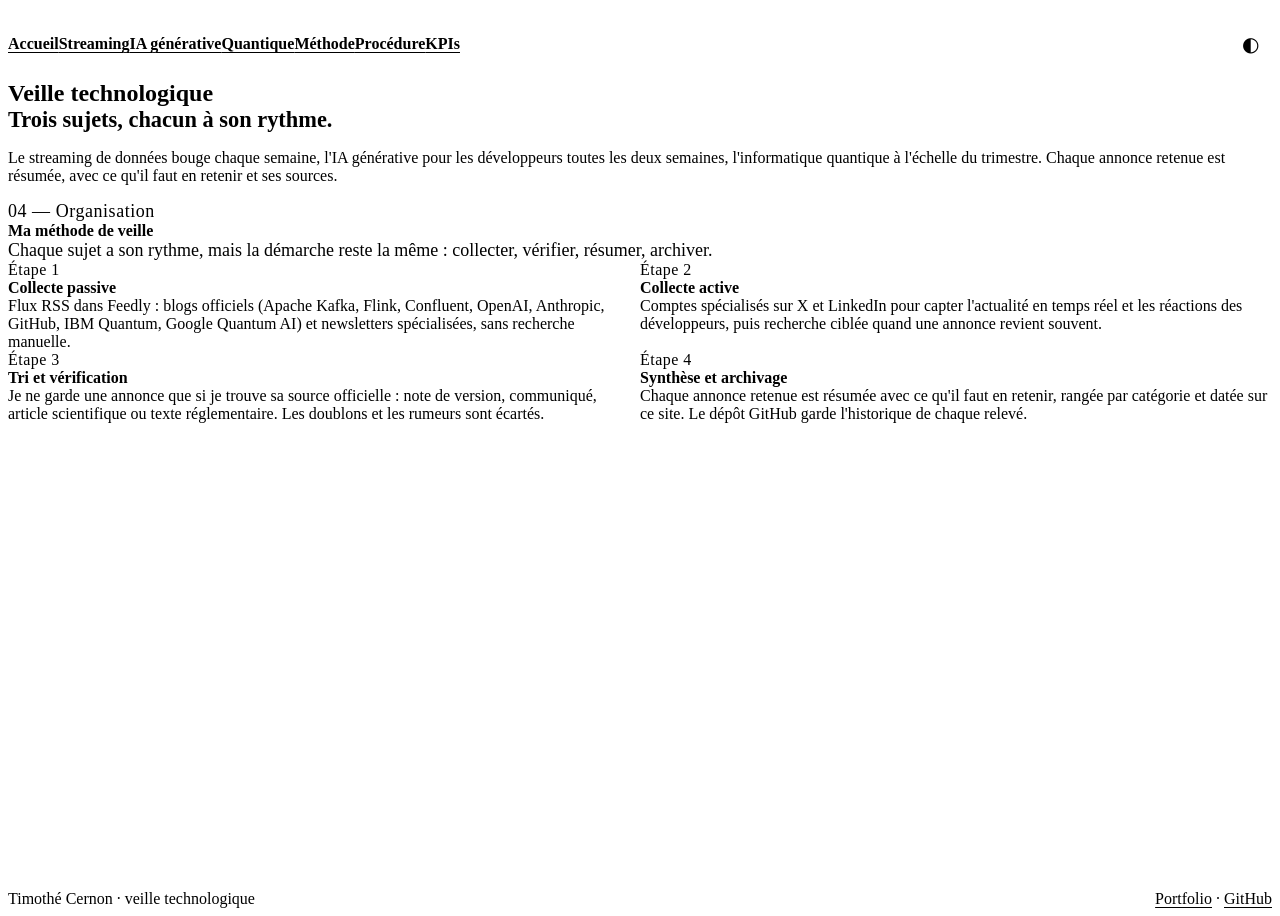
==== commit f4aa9c4d: "Procédure d'alerte, KPIs SMART, mesures automatiques et historique Co-Authored-By: Claude Sonnet 5.5" ====
--- a/index.html
+++ b/index.html
@@ -1,124 +1,102 @@
-<!DOCTYPE html>
+<!doctype html>
 <html lang="fr">
 <head>
-    <meta charset="UTF-8">
-    <meta name="viewport" content="width=device-width, initial-scale=1.0" />
-    <meta name="theme-color" content="#FCF8F1" media="(prefers-color-scheme: light)" />
-    <meta name="theme-color" content="#1E1612" media="(prefers-color-scheme: dark)" />
-    <title>Veille Technologique - Timothé Cernon</title>
-    <meta name="description" content="Veille technologique de Timothé Cernon : real-time data streaming, IA générative dans le développement et ordinateur quantique, depuis le 20 novembre 2025.">
-    <link rel="icon" type="image/png" href="assets/images/favicon.png">
-    <link rel="stylesheet" href="assets/css/veille.css">
-    <link rel="stylesheet" href="https://cdnjs.cloudflare.com/ajax/libs/font-awesome/6.5.0/css/all.min.css">
-    <script src="assets/js/data.js" defer></script>
-    <script src="assets/js/app.js" defer></script>
+  <meta charset="UTF-8">
+  <meta name="viewport" content="width=device-width, initial-scale=1.0">
+  <title>Veille technologique — Timothé Cernon</title>
+  <meta name="description" content="Veille technologique de Timothé Cernon : real-time data streaming, IA générative dans le développement et ordinateur quantique, depuis le 20 novembre 2025.">
+  <meta name="theme-color" content="#FCF8F1" media="(prefers-color-scheme: light)">
+  <meta name="theme-color" content="#1E1612" media="(prefers-color-scheme: dark)">
+  <link rel="icon" type="image/png" href="assets/images/favicon.png">
+
+  <!-- Thème posé avant le CSS : pas de flash au chargement -->
+  <script>
+    (function () {
+      var saved = null;
+      try { saved = localStorage.getItem('theme'); } catch (e) {}
+      var dark = window.matchMedia('(prefers-color-scheme: dark)').matches;
+      document.documentElement.dataset.theme = saved || (dark ? 'dark' : 'light');
+    })();
+  </script>
+
+  <link rel="preconnect" href="https://fonts.googleapis.com">
+  <link rel="preconnect" href="https://fonts.gstatic.com" crossorigin>
+  <link href="https://fonts.googleapis.com/css2?family=DM+Serif+Display&family=Manrope:wght@400;600;700;800&family=JetBrains+Mono:wght@400;600&display=swap" rel="stylesheet">
+  <link rel="stylesheet" href="assets/css/tokens.css">
+  <link rel="stylesheet" href="assets/css/veille.css">
+  <script src="assets/js/data.js" defer></script>
+  <script src="assets/js/app.js" defer></script>
+  <script src="assets/js/site.js" defer></script>
 </head>
 <body>
-<div class="welcome-screen"></div>
+  <a class="skip-link" href="#contenu">Aller au contenu</a>
 
-<div class="container">
-    <div class="header">
-        <a href="https://timothe-cernon.fr">
-            <img src="assets/images/PhotoCV.png" alt="Photo de profil" class="profile-pic">
-        </a>
-        <a href="https://timothe-cernon.fr" aria-label="Retour au portfolio">
-            <svg class="back" viewBox="0 0 24 24" fill="none" xmlns="http://www.w3.org/2000/svg" aria-hidden="true">
-                <path d="M9 22H15C20 22 22 20 22 15V9C22 4 20 2 15 2H9C4 2 2 4 2 9V15C2 20 4 22 9 22Z" stroke="currentColor" stroke-width="1.5" stroke-linecap="round" stroke-linejoin="round"/>
-                <path d="M9.00002 15.3802H13.92C15.62 15.3802 17 14.0002 17 12.3002C17 10.6002 15.62 9.22021 13.92 9.22021H7.15002" stroke="currentColor" stroke-width="1.5" stroke-miterlimit="10" stroke-linecap="round" stroke-linejoin="round"/>
-                <path d="M8.57 10.7701L7 9.19012L8.57 7.62012" stroke="currentColor" stroke-width="1.5" stroke-linecap="round" stroke-linejoin="round"/>
-            </svg>
-        </a>
+  <header class="site-header">
+    <div class="container site-header__inner">
+      <nav class="nav" aria-label="Navigation principale">
+        <ul>
+          <li><a href="#accueil">Accueil</a></li>
+          <li><a href="#streaming">Streaming</a></li>
+          <li><a href="#ia">IA générative</a></li>
+          <li><a href="#quantique">Quantique</a></li>
+          <li><a href="#methode">Méthode</a></li>
+          <li><a href="procedure.html">Procédure</a></li>
+          <li><a href="kpi.html">KPIs</a></li>
+        </ul>
+      </nav>
+      <button class="theme-toggle" type="button" aria-label="Changer de thème">◐</button>
     </div>
+  </header>
 
-    <div class="content">
-        <div class="hero">
-            <h1 class="project-title">VEILLE</h1>
-            <p class="project-subtitle">Technologique & sectorielle</p>
-        </div>
+  <main id="contenu" class="container site-main">
+    <section class="intro" id="accueil" aria-labelledby="titre-veille">
+      <h1 id="titre-veille">Veille technologique</h1>
+      <p class="intro__lead">Trois sujets, chacun à son rythme.</p>
+      <p>Le streaming de données bouge chaque semaine, l'IA générative pour les développeurs toutes les deux semaines, l'informatique quantique à l'échelle du trimestre. Chaque annonce retenue est résumée, avec ce qu'il faut en retenir et ses sources.</p>
+      <p class="intro__stats" data-stats></p>
+      <ul class="overview" data-overview aria-label="Les trois sujets"></ul>
+    </section>
 
-        <div class="sections">
+    <div data-topics></div>
 
-            <!-- Intro -->
-            <section class="section intro-section">
-                <p>
-                    La veille technologique est une activité continue de surveillance de l'environnement technique
-                    et numérique. Elle me permet d'anticiper les évolutions, d'identifier les bonnes pratiques
-                    et de rester compétitif dans mon domaine. Je suis trois sujets depuis le 20 novembre 2025,
-                    chacun à son rythme : le streaming de données chaque semaine, l'IA générative toutes les
-                    deux semaines, l'informatique quantique tous les trois mois.
-                </p>
-            </section>
+    <section class="page-block" id="methode" aria-labelledby="titre-methode">
+      <div class="page-head">
+        <p class="eyebrow">04 — Organisation</p>
+        <h2 id="titre-methode">Ma méthode de veille</h2>
+        <p>Chaque sujet a son rythme, mais la démarche reste la même : collecter, vérifier, résumer, archiver.</p>
+      </div>
+      <ol class="section method">
+        <li class="card method__item">
+          <p class="eyebrow">Étape 1</p>
+          <h3>Collecte passive</h3>
+          <p>Flux RSS dans Feedly : blogs officiels (Apache Kafka, Flink, Confluent, OpenAI, Anthropic, GitHub, IBM Quantum, Google Quantum AI) et newsletters spécialisées, sans recherche manuelle.</p>
+        </li>
+        <li class="card method__item">
+          <p class="eyebrow">Étape 2</p>
+          <h3>Collecte active</h3>
+          <p>Comptes spécialisés sur X et LinkedIn pour capter l'actualité en temps réel et les réactions des développeurs, puis recherche ciblée quand une annonce revient souvent.</p>
+        </li>
+        <li class="card method__item">
+          <p class="eyebrow">Étape 3</p>
+          <h3>Tri et vérification</h3>
+          <p>Je ne garde une annonce que si je trouve sa source officielle : note de version, communiqué, article scientifique ou texte réglementaire. Les doublons et les rumeurs sont écartés.</p>
+        </li>
+        <li class="card method__item">
+          <p class="eyebrow">Étape 4</p>
+          <h3>Synthèse et archivage</h3>
+          <p>Chaque annonce retenue est résumée avec ce qu'il faut en retenir, rangée par catégorie et datée sur ce site. Le dépôt GitHub garde l'historique de chaque relevé.</p>
+        </li>
+      </ol>
+    </section>
 
-            <!-- Sujets tabs (générés depuis data.js) -->
-            <div class="section veille-tabs" data-tabs></div>
+    <noscript><p>Le contenu de la veille s'affiche avec JavaScript activé.</p></noscript>
+  </main>
 
-            <!-- Contenu des onglets (généré depuis data.js) -->
-            <div class="section" data-topics></div>
-
-            <!-- Tableau de bord -->
-            <section class="section method-section" id="tableau">
-                <h2>Tableau de bord</h2>
-                <p class="section-lead">Indicateurs de suivi de ma veille, calculés à partir des relevés.</p>
-                <div data-dashboard></div>
-            </section>
-
-            <!-- Événements -->
-            <section class="section method-section" id="evenements">
-                <h2>Événements</h2>
-                <p class="section-lead">Conférences, salons et tables rondes auxquels je m'inscris cette année.</p>
-                <div class="veille-findings" data-events></div>
-            </section>
-
-            <!-- Méthode -->
-            <section class="section method-section" id="methode">
-                <h2>Ma méthode de veille</h2>
-
-                <div class="method-grid">
-                    <div class="method-item">
-                        <div class="method-icon"><i class="fa-solid fa-rss"></i></div>
-                        <h3>Collecte passive</h3>
-                        <p>
-                            Flux RSS dans Feedly : blogs officiels (Apache Kafka, Flink, Confluent, OpenAI,
-                            Anthropic, GitHub, IBM Quantum, Google Quantum AI) et newsletters spécialisées,
-                            sans recherche manuelle.
-                        </p>
-                    </div>
-                    <div class="method-item">
-                        <div class="method-icon"><i class="fa-brands fa-x-twitter"></i></div>
-                        <h3>Collecte active</h3>
-                        <p>
-                            Comptes spécialisés sur X et LinkedIn pour capter l'actualité en temps réel
-                            et les réactions des développeurs, puis recherche ciblée quand une annonce
-                            revient souvent.
-                        </p>
-                    </div>
-                    <div class="method-item">
-                        <div class="method-icon"><i class="fa-solid fa-filter"></i></div>
-                        <h3>Tri</h3>
-                        <p>
-                            Je ne garde une annonce que si je trouve sa source officielle : note de version,
-                            communiqué, article scientifique ou texte réglementaire. Les doublons et les
-                            rumeurs sont écartés.
-                        </p>
-                    </div>
-                    <div class="method-item">
-                        <div class="method-icon"><i class="fa-brands fa-github"></i></div>
-                        <h3>Stockage sur GitHub</h3>
-                        <p>
-                            Chaque annonce retenue est résumée, datée et publiée sur ce site.
-                            Le dépôt GitHub garde l'historique de chaque relevé.
-                        </p>
-                    </div>
-                </div>
-            </section>
-
-        </div>
-
-        <footer class="site-footer">
-            <p>Timothé Cernon · veille technologique · police GrandSlang : <a href="http://www.webfontfree.com">Web Font Free</a> (CC BY 4.0)</p>
-        </footer>
+  <footer class="site-footer">
+    <div class="container site-footer__inner">
+      <p>Timothé Cernon · veille technologique</p>
+      <p><a href="https://timothe-cernon.fr">Portfolio</a> · <a href="https://github.com/tmcrn">GitHub</a></p>
     </div>
-</div>
-<noscript><p>Le contenu de la veille s'affiche avec JavaScript activé.</p></noscript>
+  </footer>
 </body>
 </html>
--- a/assets/css/veille.css
+++ b/assets/css/veille.css
@@ -1,600 +1,671 @@
-/* Ancienne page Veille du portfolio, à l'identique : seules les couleurs changent
-   (palette actuelle du portfolio : papier, espresso, terracotta). */
-
-:root {
-    color-scheme: light;
-    --bg: #FCF8F1;          /* papier */
-    --fg: #3A281F;          /* espresso */
-    --fg-rgb: 58, 40, 31;
-    --accent: #9A5125;      /* terracotta */
-    --on-accent: #FCF8F1;
-    --gold: #C99A3A;        /* moutarde */
-}
-
-@media (prefers-color-scheme: dark) {
-    :root {
-        color-scheme: dark;
-        --bg: #1E1612;
-        --fg: #FCF8F1;
-        --fg-rgb: 252, 248, 241;
-        --accent: #D9804F;
-        --on-accent: #1E1612;
-    }
-}
-
-@import url("https://fonts.googleapis.com/css2?family=Montserrat:wght@300;400;600;700&display=swap");
-
-html,
-body {
-    height: 100%;
-    margin: 0;
-}
-
-body {
-    background-color: var(--bg);
-    font-family: "Montserrat", sans-serif;
-    color: var(--fg);
+/* ==========================================================================
+   Composants — repris du portfolio, aucune couleur en dur : tout passe par tokens.css
+   ========================================================================== */
+
+@layer components {
+  a {
+    color: var(--action);
+    text-decoration: underline;
+    text-underline-offset: 3px;
+    text-decoration-thickness: 1px;
+  }
+
+  a:hover {
+    color: var(--action-hover);
+    text-decoration-thickness: 2px;
+  }
+
+  .badge {
+    display: inline;
+    background: var(--accent);
+    color: var(--on-accent);
+    font-weight: 700;
+    font-size: var(--fs-small);
+    line-height: 2.1;
+    padding: var(--s1) var(--s3);
+    border-radius: var(--r-pill);
+    -webkit-box-decoration-break: clone;
+    box-decoration-break: clone;
+  }
+
+  .tags {
+    display: flex;
+    flex-wrap: wrap;
+    gap: var(--s2);
+    margin: 0;
+    padding: 0;
+    list-style: none;
+  }
+
+  .tag {
+    font-family: var(--font-mono);
+    font-size: var(--fs-mono);
+    color: var(--text-2);
+    border: 1px solid var(--border);
+    border-radius: var(--r-pill);
+    padding: 2px var(--s3);
+  }
+
+  .card {
+    position: relative;
+    background: var(--surface);
+    border: 1px solid var(--border);
+    border-radius: var(--r-card);
+    padding: var(--s5);
+    transition: border-color .2s;
+  }
+
+  .card:hover,
+  .card:focus-within {
+    border-color: var(--action);
+  }
+
+  .card__link::after {
+    content: "";
+    position: absolute;
+    inset: 0;
+    border-radius: var(--r-card);
+  }
+
+  .eyebrow {
+    font-family: var(--font-mono);
+    font-size: var(--fs-mono);
+    color: var(--text-3);
+    letter-spacing: .03em;
+    margin: 0 0 var(--s2);
+  }
+
+  .skip-link {
+    position: absolute;
+    top: var(--s2);
+    left: var(--s2);
+    z-index: 100;
+    padding: var(--s2) var(--s4);
+    background: var(--surface);
+    border-radius: var(--r-btn);
+    transform: translateY(-200%);
+  }
+
+  .skip-link:focus {
+    transform: none;
+  }
+
+  /* --- Gabarit ----------------------------------------------------------- */
+
+  body {
+    display: flex;
+    flex-direction: column;
     min-height: 100vh;
     min-height: 100svh;
-}
-
-@font-face {
-    font-family: "GrandSlang-Roman";
-    src: url("../fonts/GrandSlang-Roman.ttf") format("truetype");
-    font-weight: bold;
-    font-style: normal;
-}
-
-/* ── Welcome screen ─────────────────────────────────────── */
-.welcome-screen {
-    position: fixed;
-    inset: 0;
-    background: var(--fg);
-    backdrop-filter: blur(10px);
-    display: flex;
-    align-items: center;
-    justify-content: center;
-    z-index: 9999;
-    transition: transform 0.45s cubic-bezier(0.77, 0, 0.175, 1);
-}
-
-.welcome-screen.hide {
-    transform: translateY(100%);
-    pointer-events: none;
-}
-
-/* ── Container ──────────────────────────────────────────── */
-.container {
-    max-width: 1100px;
-    margin: 0 auto;
-    padding: 0 4rem 6rem;
+  }
+
+  .site-main {
+    flex: 1;
     width: 100%;
-    box-sizing: border-box;
-}
-
-.header {
-    width: 100%;
+    padding-bottom: var(--s7);
+  }
+
+  .site-header {
+    position: sticky;
+    top: 0;
+    z-index: 40;
+    background: var(--bg);
+    border-bottom: 1px solid var(--border);
+  }
+
+  html {
+    scroll-padding-top: 88px;
+  }
+
+  @media (prefers-reduced-motion: no-preference) {
+    html { scroll-behavior: smooth; }
+  }
+
+  .site-header__inner {
     display: flex;
     align-items: center;
     justify-content: space-between;
-    padding: 2rem 0;
+    gap: var(--s4);
+    min-height: 72px;
+  }
+
+  .nav ul {
+    display: flex;
+    flex-wrap: wrap;
+    gap: var(--s2) var(--s5);
+    margin: 0;
+    padding: 0;
+    list-style: none;
+  }
+
+  .nav a {
+    display: inline-block;
+    padding: var(--s2) 0;
+    font-weight: 600;
+  }
+
+  .nav a[aria-current] {
+    color: var(--text);
+    font-weight: 800;
+  }
+
+  .theme-toggle {
+    flex-shrink: 0;
+    width: 44px;
+    height: 44px;
+    border: 1px solid var(--border);
+    border-radius: var(--r-btn);
+    background: transparent;
+    color: var(--text);
+    font-size: 1.25rem;
+    line-height: 1;
+    cursor: pointer;
+    transition: border-color .2s, color .2s;
+  }
+
+  .theme-toggle:hover {
+    border-color: var(--action);
+    color: var(--action);
+  }
+
+  .site-footer {
+    border-top: 1px solid var(--border);
+    padding-block: var(--s5);
+    font-size: var(--fs-small);
+    color: var(--text-3);
+  }
+
+  .site-footer__inner {
+    display: flex;
+    flex-wrap: wrap;
+    justify-content: space-between;
+    gap: var(--s4);
+  }
+
+  .site-footer p {
+    margin: 0;
+    color: var(--text-3);
+  }
+
+  .section {
+    padding-block: var(--s8);
+  }
+
+  .page-block {
+    border-top: 1px solid var(--border);
+  }
+
+  .page-head {
+    padding-block: var(--s8) var(--s6);
+  }
+
+  .page-head h2 {
+    margin: 0 0 var(--s4);
+    font-size: var(--fs-h1);
+  }
+
+  .page-head + .section {
+    padding-top: var(--s2);
+  }
+
+  .page-head p {
+    margin: 0 0 var(--s5);
+    font-size: 1.125rem;
+  }
+
+  /* --- Accueil ----------------------------------------------------------- */
+
+  .intro {
+    padding-block: var(--s8) var(--s7);
+  }
+
+  .intro h1 {
+    margin: 0 0 var(--s4);
+  }
+
+  .intro__lead {
+    margin: 0 0 var(--s3);
+    font-size: clamp(1.15rem, 2.2vw, 1.4rem);
+    font-weight: 700;
+    color: var(--text);
+  }
+
+  .intro__stats {
+    margin: 0 0 var(--s7);
+    font-family: var(--font-mono);
+    font-size: var(--fs-mono);
+    color: var(--text-3);
+  }
+
+  .overview {
+    display: grid;
+    grid-template-columns: repeat(3, minmax(0, 1fr));
+    gap: var(--s5);
+    margin: 0;
+    padding: 0;
+    list-style: none;
+  }
+
+  .overview__title {
+    margin: 0 0 var(--s3);
+    font-size: var(--fs-h3);
+  }
+
+  .overview__title a {
+    color: var(--text);
+    text-decoration: none;
+  }
+
+  .overview__card:hover .overview__title a {
+    color: var(--action);
+  }
+
+  .overview__count {
+    margin: 0 0 var(--s4);
+    font-weight: 700;
+    color: var(--text);
+  }
+
+  .overview__latest {
+    margin: 0;
+    font-size: var(--fs-small);
+  }
+
+  .overview__latest-label {
+    font-family: var(--font-mono);
+    font-size: var(--fs-mono);
+    color: var(--text-3);
+  }
+
+  /* --- Sujet ------------------------------------------------------------- */
+
+  .page-head .topic__status {
+    display: flex;
+    flex-wrap: wrap;
+    align-items: center;
+    gap: var(--s3) var(--s4);
+    margin: 0;
+    max-width: none;
+  }
+
+  .topic__count {
+    font-family: var(--font-mono);
+    font-size: var(--fs-mono);
+    color: var(--text-3);
+  }
+
+  /* Frise de régularité : une case par période */
+  .strip {
+    display: grid;
+    grid-template-columns: repeat(auto-fill, minmax(10px, 1fr));
+    gap: 4px;
+  }
+
+  .strip__cell {
+    aspect-ratio: 1;
+    min-height: 10px;
+    border-radius: 2px;
+    background: var(--border);
+  }
+
+  .strip__cell.is-filled {
+    background: var(--text);
+  }
+
+  .strip__cell.is-current {
+    background: var(--accent);
+  }
+
+  .strip__legend {
+    display: flex;
+    justify-content: space-between;
+    max-width: none;
+    margin: var(--s2) 0 var(--s7);
+    font-family: var(--font-mono);
+    font-size: var(--fs-mono);
+    color: var(--text-3);
+  }
+
+  /* Journal des relevés */
+  .log {
+    margin: 0;
+    padding: 0;
+    list-style: none;
+  }
+
+  .log__period {
+    display: grid;
+    grid-template-columns: minmax(0, 220px) minmax(0, 1fr);
+    gap: var(--s4) var(--s6);
+    padding-block: var(--s6);
+    border-top: 1px solid var(--border);
+  }
+
+  .log__label {
+    position: sticky;
+    top: 96px;
+    align-self: start;
+    margin: 0;
+    font-family: var(--font-mono);
+    font-size: var(--fs-mono);
+    font-weight: 600;
+    line-height: var(--lh);
+    color: var(--text-2);
+  }
+
+  .log__now {
+    display: inline-block;
+    margin-left: var(--s2);
+    padding: 0 var(--s2);
+    border-radius: var(--r-pill);
+    background: var(--accent);
+    color: var(--on-accent);
+    font-weight: 700;
+  }
+
+  .log__entries {
+    display: grid;
+    gap: var(--s5);
+  }
+
+  .log__pending {
+    margin: 0;
+    color: var(--text-3);
+  }
+
+  .log__empty {
+    padding: var(--s3) 0;
+    border-top: 1px dashed var(--border);
+    font-family: var(--font-mono);
+    font-size: var(--fs-mono);
+    color: var(--text-3);
+  }
+
+  .entry {
+    padding: var(--s5);
+    background: var(--surface);
+    border: 1px solid var(--border);
+    border-radius: var(--r-card);
+  }
+
+  .entry__title {
+    margin: 0 0 var(--s3);
+    font-size: var(--fs-h3);
+  }
+
+  .entry__summary {
+    margin: 0 0 var(--s4);
+  }
+
+  .entry__takeaway {
+    margin: 0 0 var(--s5);
+    padding-left: var(--s4);
+    border-left: 3px solid var(--accent);
+    color: var(--text);
+  }
+
+  .entry__meta {
+    display: flex;
+    flex-wrap: wrap;
+    align-items: center;
+    justify-content: space-between;
+    gap: var(--s3) var(--s5);
+  }
+
+  .entry__sources-wrap {
+    display: flex;
+    flex-wrap: wrap;
+    align-items: baseline;
+    gap: var(--s2) var(--s3);
+    font-size: var(--fs-small);
+  }
+
+  .entry__sources-label {
+    font-family: var(--font-mono);
+    font-size: var(--fs-mono);
+    color: var(--text-3);
+  }
+
+  .entry__sources {
+    display: flex;
+    flex-wrap: wrap;
+    gap: var(--s1) var(--s3);
+    margin: 0;
+    padding: 0;
+    list-style: none;
+    font-weight: 600;
+  }
+
+  /* --- Petits écrans ----------------------------------------------------- */
+
+  @media (max-width: 860px) {
+    .overview {
+      grid-template-columns: minmax(0, 1fr);
+    }
+
+    .log__period {
+      grid-template-columns: minmax(0, 1fr);
+      gap: var(--s3);
+    }
+
+    .log__label {
+      position: static;
+    }
+  }
+
+  @media (max-width: 560px) {
+    .nav ul {
+      gap: var(--s1) var(--s4);
+      font-size: var(--fs-small);
+    }
+
+    .page-head {
+      padding-block: var(--s7) var(--s5);
+    }
+
+    .entry {
+      padding: var(--s4);
+    }
+  }
 }
 
-.header a {
-    display: flex;
+/* ==========================================================================
+   Catégories : filtres et étiquettes
+   ========================================================================== */
+
+@layer components {
+  .filters {
+    display: flex;
+    flex-wrap: wrap;
+    gap: var(--s2);
+    margin: 0 0 var(--s6);
+  }
+
+  /* Filtre = cliquable, donc terracotta (charte) ; actif = plein */
+  .filter {
+    display: inline-flex;
     align-items: center;
+    gap: var(--s2);
+    min-height: 40px;
+    padding: var(--s2) var(--s4);
+    border: 1px solid var(--border);
+    border-radius: var(--r-pill);
+    background: none;
+    color: var(--action);
+    font: inherit;
+    font-size: var(--fs-small);
+    font-weight: 700;
+    cursor: pointer;
+    transition: background .2s, border-color .2s, color .2s;
+  }
+
+  .filter:hover {
+    border-color: var(--action);
+  }
+
+  .filter[aria-pressed="true"] {
+    background: var(--action);
+    border-color: var(--action);
+    color: var(--on-action);
+  }
+
+  .filter__count {
+    font-family: var(--font-mono);
+    font-size: var(--fs-mono);
+    font-weight: 400;
+    opacity: .8;
+  }
+
+  .entry__eyebrow {
+    display: flex;
+    flex-wrap: wrap;
+    align-items: center;
+    gap: var(--s2) var(--s3);
+  }
+
+  .entry__category {
+    padding: 0 var(--s2);
+    border: 1px solid var(--accent);
+    border-radius: var(--r-pill);
+    color: var(--text-2);
+  }
+
+  .overview__cats {
+    margin-bottom: var(--s4);
+  }
 }
 
-.header .profile-pic {
-    width: 55px;
-    height: 55px;
-    border-radius: 50%;
-    border: 2px solid rgba(var(--fg-rgb), 0.4);
-    object-fit: cover;
-    box-shadow: 0 0 10px rgba(var(--fg-rgb), 0.15);
+/* ==========================================================================
+   « Pourquoi ce sujet ? » et méthode (repris de l'ancienne page Veille du portfolio)
+   ========================================================================== */
+
+@layer components {
+  .page-head .topic__why {
+    margin: 0 0 var(--s5);
+    padding-left: var(--s4);
+    border-left: 3px solid var(--accent);
+  }
+
+  .topic__why h3 {
+    margin: 0 0 var(--s2);
+    font-size: var(--fs-h3);
+  }
+
+  .page-head .topic__why p {
+    margin: 0;
+    font-size: 1rem;
+  }
+
+  .method {
+    display: grid;
+    grid-template-columns: repeat(2, minmax(0, 1fr));
+    gap: var(--s5);
+    margin: 0;
+    padding-inline: 0;
+    list-style: none;
+  }
+
+  /* Carte non cliquable : pas de bordure terracotta au survol */
+  .method__item:hover,
+  .method__item:focus-within {
+    border-color: var(--border);
+  }
+
+  .method__item h3 {
+    margin: 0 0 var(--s3);
+    font-size: var(--fs-h3);
+  }
+
+  .method__item p:last-child {
+    margin: 0;
+  }
+
+  @media (max-width: 860px) {
+    .method {
+      grid-template-columns: minmax(0, 1fr);
+    }
+  }
 }
 
-.header .back {
-    width: 55px;
-    cursor: pointer;
-    transition: transform 0.2s ease;
-}
-
-@media (hover: hover) and (pointer: fine) {
-    .header .back:hover {
-        transform: scale(1.1);
-    }
-}
-
-/* ── Hero ───────────────────────────────────────────────── */
-.hero {
-    margin-bottom: 3rem;
-}
-
-.project-title {
-    font-family: "GrandSlang-Roman", serif;
-    font-size: clamp(3rem, 8vw, 7rem);
-    color: var(--fg);
-    letter-spacing: -0.02em;
-    margin: 0 0 0.5rem;
-    line-height: 1;
-}
-
-.project-subtitle {
-    font-size: 0.9rem;
-    font-weight: 300;
-    color: rgba(var(--fg-rgb), 0.5);
-    letter-spacing: 0.1em;
-    text-transform: uppercase;
-    margin: 0;
-}
-
-/* ── Sections ───────────────────────────────────────────── */
-.sections {
-    display: flex;
-    flex-direction: column;
-    gap: 3rem;
-}
-
-.section {
-    opacity: 0;
-    transform: translateY(20px);
-    transition: opacity 0.5s ease, transform 0.5s cubic-bezier(0.23, 1, 0.32, 1);
-}
-
-.section.show {
-    opacity: 1;
-    transform: translateY(0);
-}
-
-/* ── Intro ──────────────────────────────────────────────── */
-.intro-section p {
-    font-size: 0.95rem;
-    font-weight: 300;
-    color: rgba(var(--fg-rgb), 0.65);
-    line-height: 1.8;
-    max-width: 750px;
-    border-left: 2px solid rgba(var(--fg-rgb), 0.2);
-    padding-left: 1.2rem;
-    margin: 0;
-}
-
-/* ── Tabs ───────────────────────────────────────────────── */
-.veille-tabs {
-    display: flex;
-    gap: 0.5rem;
-    flex-wrap: wrap;
-}
-
-.tab-btn {
-    background: transparent;
-    border: 1px solid rgba(var(--fg-rgb), 0.2);
-    color: rgba(var(--fg-rgb), 0.45);
-    font-family: "Montserrat", sans-serif;
-    font-size: 0.8rem;
-    font-weight: 600;
-    letter-spacing: 0.06em;
-    text-transform: uppercase;
-    padding: 0.6rem 1.4rem;
-    border-radius: 2px;
-    cursor: pointer;
-    display: flex;
-    align-items: center;
-    gap: 0.5rem;
-    transition: background-color 0.2s ease, border-color 0.2s ease, color 0.2s ease;
-}
-
-.tab-btn.active {
-    background: var(--accent);
-    border-color: var(--accent);
-    color: var(--on-accent);
-}
-
-@media (hover: hover) and (pointer: fine) {
-    .tab-btn:hover {
-        background: var(--accent);
-        border-color: var(--accent);
-        color: var(--on-accent);
-    }
-}
-
-/* ── Tab content ────────────────────────────────────────── */
-.tab-content {
-    display: none;
-}
-
-.tab-content.active {
-    display: block;
-}
-
-/* ── Veille block ───────────────────────────────────────── */
-.veille-block {
-    display: flex;
-    flex-direction: column;
-    gap: 2rem;
-}
-
-.veille-block-header {
-    display: flex;
-    flex-direction: column;
-    gap: 0.3rem;
-}
-
-.veille-tag {
-    font-size: 0.7rem;
-    font-weight: 700;
-    letter-spacing: 0.12em;
-    text-transform: uppercase;
-    color: rgba(var(--fg-rgb), 0.35);
-}
-
-.veille-block-header h2 {
-    font-family: "GrandSlang-Roman", serif;
-    font-size: clamp(1.4rem, 3vw, 2rem);
-    color: var(--fg);
-    margin: 0;
-    letter-spacing: -0.01em;
-}
-
-.veille-period {
-    font-size: 0.75rem;
-    font-weight: 300;
-    color: rgba(var(--fg-rgb), 0.35);
-    letter-spacing: 0.06em;
-    margin: 0;
-}
-
-/* Why */
-.veille-why h3,
-.veille-findings h3,
-.veille-sources h3 {
-    font-size: 0.72rem;
-    font-weight: 700;
-    letter-spacing: 0.1em;
-    text-transform: uppercase;
-    color: rgba(var(--fg-rgb), 0.4);
-    margin: 0 0 1rem;
-}
-
-.veille-why p {
-    font-size: 0.9rem;
-    font-weight: 300;
-    color: rgba(var(--fg-rgb), 0.65);
-    line-height: 1.8;
-    margin: 0;
-}
-
-/* Findings */
-.veille-findings {
-    display: flex;
-    flex-direction: column;
-    gap: 0.5rem;
-}
-
-.finding-item {
-    display: flex;
-    gap: 1rem;
-    align-items: flex-start;
-    padding: 1rem 1.2rem;
-    border: 1px solid rgba(var(--fg-rgb), 0.07);
-    border-radius: 3px;
-    background: rgba(var(--fg-rgb), 0.02);
-    transition: border-color 0.2s ease, background 0.2s ease;
-}
-
-@media (hover: hover) and (pointer: fine) {
-    .finding-item:hover {
-        border-color: rgba(var(--fg-rgb), 0.15);
-        background: rgba(var(--fg-rgb), 0.05);
-    }
-}
-
-.finding-dot {
-    width: 6px;
-    height: 6px;
-    border-radius: 50%;
-    background: var(--accent);
-    flex-shrink: 0;
-    margin-top: 0.45rem;
-}
-
-.finding-item h4 {
-    font-size: 0.85rem;
-    font-weight: 600;
-    color: var(--fg);
-    margin: 0 0 0.4rem;
-}
-
-.finding-item p {
-    font-size: 0.82rem;
-    font-weight: 300;
-    color: rgba(var(--fg-rgb), 0.55);
-    line-height: 1.7;
-    margin: 0;
-}
-
-/* Sources */
-.sources-grid {
-    display: flex;
-    flex-wrap: wrap;
-    gap: 0.5rem;
-}
-
-.source-item {
-    display: flex;
-    align-items: center;
-    gap: 0.4rem;
-    font-size: 0.75rem;
-    font-weight: 600;
-    letter-spacing: 0.04em;
-    color: rgba(var(--fg-rgb), 0.5);
-    border: 1px solid rgba(var(--fg-rgb), 0.15);
-    padding: 0.35rem 0.8rem;
-    border-radius: 2px;
-    text-decoration: none;
-    transition: background-color 0.2s ease, border-color 0.2s ease, color 0.2s ease;
-}
-
-@media (hover: hover) and (pointer: fine) {
-    .source-item:hover {
-        color: var(--on-accent);
-        background: var(--accent);
-        border-color: var(--accent);
-    }
-}
-
-.source-item i {
-    font-size: 0.65rem;
-}
-
-/* ── Method ─────────────────────────────────────────────── */
-.method-section h2 {
-    font-family: "GrandSlang-Roman", serif;
-    font-size: clamp(1.2rem, 2.5vw, 1.6rem);
-    color: var(--fg);
-    margin: 0 0 1.5rem;
-    letter-spacing: -0.01em;
-}
-
-.method-grid {
-    display: grid;
-    grid-template-columns: repeat(auto-fill, minmax(220px, 1fr));
-    gap: 1rem;
-}
-
-.method-item {
-    border: 1px solid rgba(var(--fg-rgb), 0.08);
-    border-radius: 3px;
-    padding: 1.2rem;
-    background: rgba(var(--fg-rgb), 0.02);
-    transition: border-color 0.2s ease, background 0.2s ease;
-}
-
-@media (hover: hover) and (pointer: fine) {
-    .method-item:hover {
-        border-color: rgba(var(--fg-rgb), 0.2);
-        background: rgba(var(--fg-rgb), 0.05);
-    }
-}
-
-.method-icon {
-    font-size: 1.1rem;
-    color: rgba(var(--fg-rgb), 0.4);
-    margin-bottom: 0.7rem;
-}
-
-.method-item h3 {
-    font-size: 0.85rem;
-    font-weight: 600;
-    color: var(--fg);
-    margin: 0 0 0.4rem;
-}
-
-.method-item p {
-    font-size: 0.78rem;
-    font-weight: 300;
-    color: rgba(var(--fg-rgb), 0.5);
-    line-height: 1.7;
-    margin: 0;
-}
-
-/* ========================================
-   MOBILE & ACCESSIBILITÉ
-   ======================================== */
-
-html {
-    -webkit-tap-highlight-color: transparent;
-}
-
-/* Animations réduites : pas d'écran de transition, mouvements courts et sans flou */
-@media (prefers-reduced-motion: reduce) {
-    .welcome-screen {
-        display: none;
-    }
-
-    *,
-    *::before,
-    *::after {
-        animation-duration: 0.01ms !important;
-        animation-iteration-count: 1 !important;
-        transition-duration: 0.2s !important;
-        transition-delay: 0s !important;
-    }
-}
-
-@media (max-width: 768px) {
-    .container {
-        padding: 0 1.25rem 4rem;
-    }
-}
-
-/* ── Ajouts : signaux faibles, tableau de bord, événements ─ */
-/* Mêmes composants que l'ancienne page (finding-item, method-item), mêmes proportions */
-.back {
-    color: var(--fg);
-}
-
-.finding-date {
-    display: block;
-    font-size: 0.68rem;
-    font-weight: 600;
-    letter-spacing: 0.08em;
-    text-transform: uppercase;
-    color: rgba(var(--fg-rgb), 0.4);
-    margin-bottom: 0.3rem;
-}
-
-.finding-item .finding-takeaway {
-    margin-top: 0.5rem;
-    color: rgba(var(--fg-rgb), 0.75);
-}
-
-.finding-item.is-signal {
-    border-color: rgba(var(--fg-rgb), 0.2);
-}
-
-.signal-tag {
-    display: inline-block;
-    margin-left: 0.5rem;
-    padding: 0.05rem 0.45rem;
-    border-radius: 2px;
-    background: var(--gold);
-    color: #3A281F;
-    font-size: 0.62rem;
-    font-weight: 700;
-    letter-spacing: 0.08em;
-    text-transform: uppercase;
-    vertical-align: middle;
-}
-
-.finding-links {
-    display: flex;
-    flex-wrap: wrap;
-    gap: 0.3rem 0.8rem;
-    margin-top: 0.5rem;
-}
-
-.finding-links a {
-    font-size: 0.72rem;
-    font-weight: 600;
-    color: var(--accent);
-    text-decoration: none;
-}
-
-@media (hover: hover) and (pointer: fine) {
-    .finding-links a:hover {
-        text-decoration: underline;
-    }
-}
-
-.section-lead {
-    font-size: 0.9rem;
-    font-weight: 300;
-    color: rgba(var(--fg-rgb), 0.65);
-    line-height: 1.8;
-    margin: -0.8rem 0 1.5rem;
-    max-width: 750px;
-}
-
-.method-item .kpi-value {
-    font-family: "GrandSlang-Roman", serif;
-    font-size: 2rem;
-    color: var(--fg);
-    margin: 0 0 0.3rem;
-    line-height: 1;
-}
-
-.kpi-table-wrap {
-    overflow-x: auto;
-    margin-top: 1.5rem;
-    border: 1px solid rgba(var(--fg-rgb), 0.08);
-    border-radius: 3px;
-}
-
-.kpi-table {
+/* ==========================================================================
+   Pages Procédure et KPIs : tableaux, courbes, fiches
+   ========================================================================== */
+
+@layer components {
+  .muted { color: var(--text-3); }
+  .page-head .muted, .table-wrap > .muted { font-size: var(--fs-small); max-width: none; }
+  .table-wrap > .muted { margin: var(--s4) 0 0; }
+
+  .table-wrap { overflow-x: auto; }
+
+  .table {
     width: 100%;
     border-collapse: collapse;
-    font-size: 0.78rem;
+    font-size: var(--fs-small);
+  }
+
+  .table th, .table td {
+    padding: var(--s3) var(--s4);
+    border-bottom: 1px solid var(--border);
+    text-align: left;
+    vertical-align: top;
+  }
+
+  .table thead th {
+    font-family: var(--font-mono);
+    font-size: var(--fs-mono);
+    font-weight: 600;
+    color: var(--text-3);
+    border-bottom-color: var(--text-3);
+  }
+
+  .table tbody th { font-weight: 700; color: var(--text); }
+  .table .table__group th {
+    padding-top: var(--s5);
+    font-family: var(--font-mono);
+    font-size: var(--fs-mono);
+    color: var(--text-3);
+    border-bottom-color: var(--text-3);
+  }
+
+  .table code { font-family: var(--font-mono); font-size: var(--fs-mono); }
+
+  .cell strong { display: block; color: var(--text); }
+  .cell__target, .cell__state {
+    display: block;
+    font-family: var(--font-mono);
+    font-size: var(--fs-mono);
+    color: var(--text-3);
+  }
+  .cell--ok .cell__state { color: var(--text); font-weight: 600; }
+  .cell--ko { border-left: 3px solid var(--accent); }
+  .cell--ko .cell__state { color: var(--text); font-weight: 700; }
+
+  /* Courbes : tracés par sujet, distingués par le trait et pas seulement par la couleur */
+  .chart { margin: 0; }
+  .chart__svg { width: 100%; height: auto; }
+  .chart__grid { stroke: var(--border); stroke-width: 1; }
+  .chart__tick { fill: var(--text-3); font-family: var(--font-mono); font-size: 11px; }
+  .chart__line--streaming, .chart__dot--streaming { stroke: var(--text); fill: none; }
+  .chart__line--ia, .chart__dot--ia { stroke: var(--text-2); fill: none; }
+  .chart__line--quantique, .chart__dot--quantique { stroke: var(--accent); fill: none; }
+  .chart__dot--streaming { fill: var(--text); }
+  .chart__dot--ia { fill: var(--text-2); }
+  .chart__dot--quantique { fill: var(--accent); }
+  .chart__target { stroke: var(--text-3); stroke-width: 1; stroke-dasharray: 1 5; opacity: .6; }
+  .chart__legend { display: flex; flex-wrap: wrap; gap: var(--s2) var(--s5); margin: var(--s3) 0; padding: 0; list-style: none; font-size: var(--fs-small); }
+  .chart__legend svg { vertical-align: middle; }
+  .chart figcaption { max-width: none; }
+
+  /* Fiches SMART */
+  .fiche__wrap { margin-bottom: var(--s3); }
+  .fiche__wrap summary { cursor: pointer; font-weight: 700; color: var(--action); }
+  .fiche__wrap summary .eyebrow { display: inline; margin-right: var(--s2); }
+  .fiche { margin: var(--s4) 0 0; display: grid; gap: var(--s3); }
+  .fiche dt { font-family: var(--font-mono); font-size: var(--fs-mono); color: var(--text-3); }
+  .fiche dd { margin: 0 0 var(--s2); padding-bottom: var(--s3); border-bottom: 1px solid var(--border); }
+  .fiche dd ul { margin: 0; padding-left: var(--s5); }
+  .fiche__wrap:target { border-color: var(--action); }
+
+  ol.method.section { padding-block: 0; }
 }
-
-.kpi-table th,
-.kpi-table td {
-    padding: 0.7rem 1rem;
-    text-align: left;
-    white-space: nowrap;
-    border-bottom: 1px solid rgba(var(--fg-rgb), 0.08);
-}
-
-.kpi-table thead th {
-    font-size: 0.68rem;
-    font-weight: 700;
-    letter-spacing: 0.1em;
-    text-transform: uppercase;
-    color: rgba(var(--fg-rgb), 0.4);
-}
-
-.kpi-table td {
-    font-weight: 300;
-    color: rgba(var(--fg-rgb), 0.75);
-}
-
-.kpi-table tbody th {
-    font-weight: 600;
-    color: var(--fg);
-}
-
-.kpi-table .num {
-    text-align: right;
-}
-
-.kpi-table tbody tr:last-child > * {
-    border-bottom: 0;
-    font-weight: 700;
-    color: var(--fg);
-}
-
-.status-ok {
-    color: var(--accent);
-    font-weight: 600;
-}
-
-.kpi-legend {
-    font-size: 0.72rem;
-    font-weight: 300;
-    color: rgba(var(--fg-rgb), 0.45);
-    line-height: 1.7;
-    margin: 1rem 0 0;
-}
-
-.sub-title {
-    font-size: 0.72rem;
-    font-weight: 700;
-    letter-spacing: 0.1em;
-    text-transform: uppercase;
-    color: rgba(var(--fg-rgb), 0.4);
-    margin: 2rem 0 1rem;
-}
-
-.event-when {
-    display: inline-block;
-    margin-top: 0.6rem;
-    padding: 0.2rem 0.6rem;
-    border-radius: 2px;
-    background: var(--accent);
-    color: var(--on-accent);
-    font-size: 0.7rem;
-    font-weight: 700;
-    letter-spacing: 0.06em;
-    text-transform: uppercase;
-}
-
-.site-footer {
-    margin-top: 4rem;
-    font-size: 0.72rem;
-    font-weight: 300;
-    color: rgba(var(--fg-rgb), 0.45);
-}
-
-.site-footer a {
-    color: inherit;
-}
